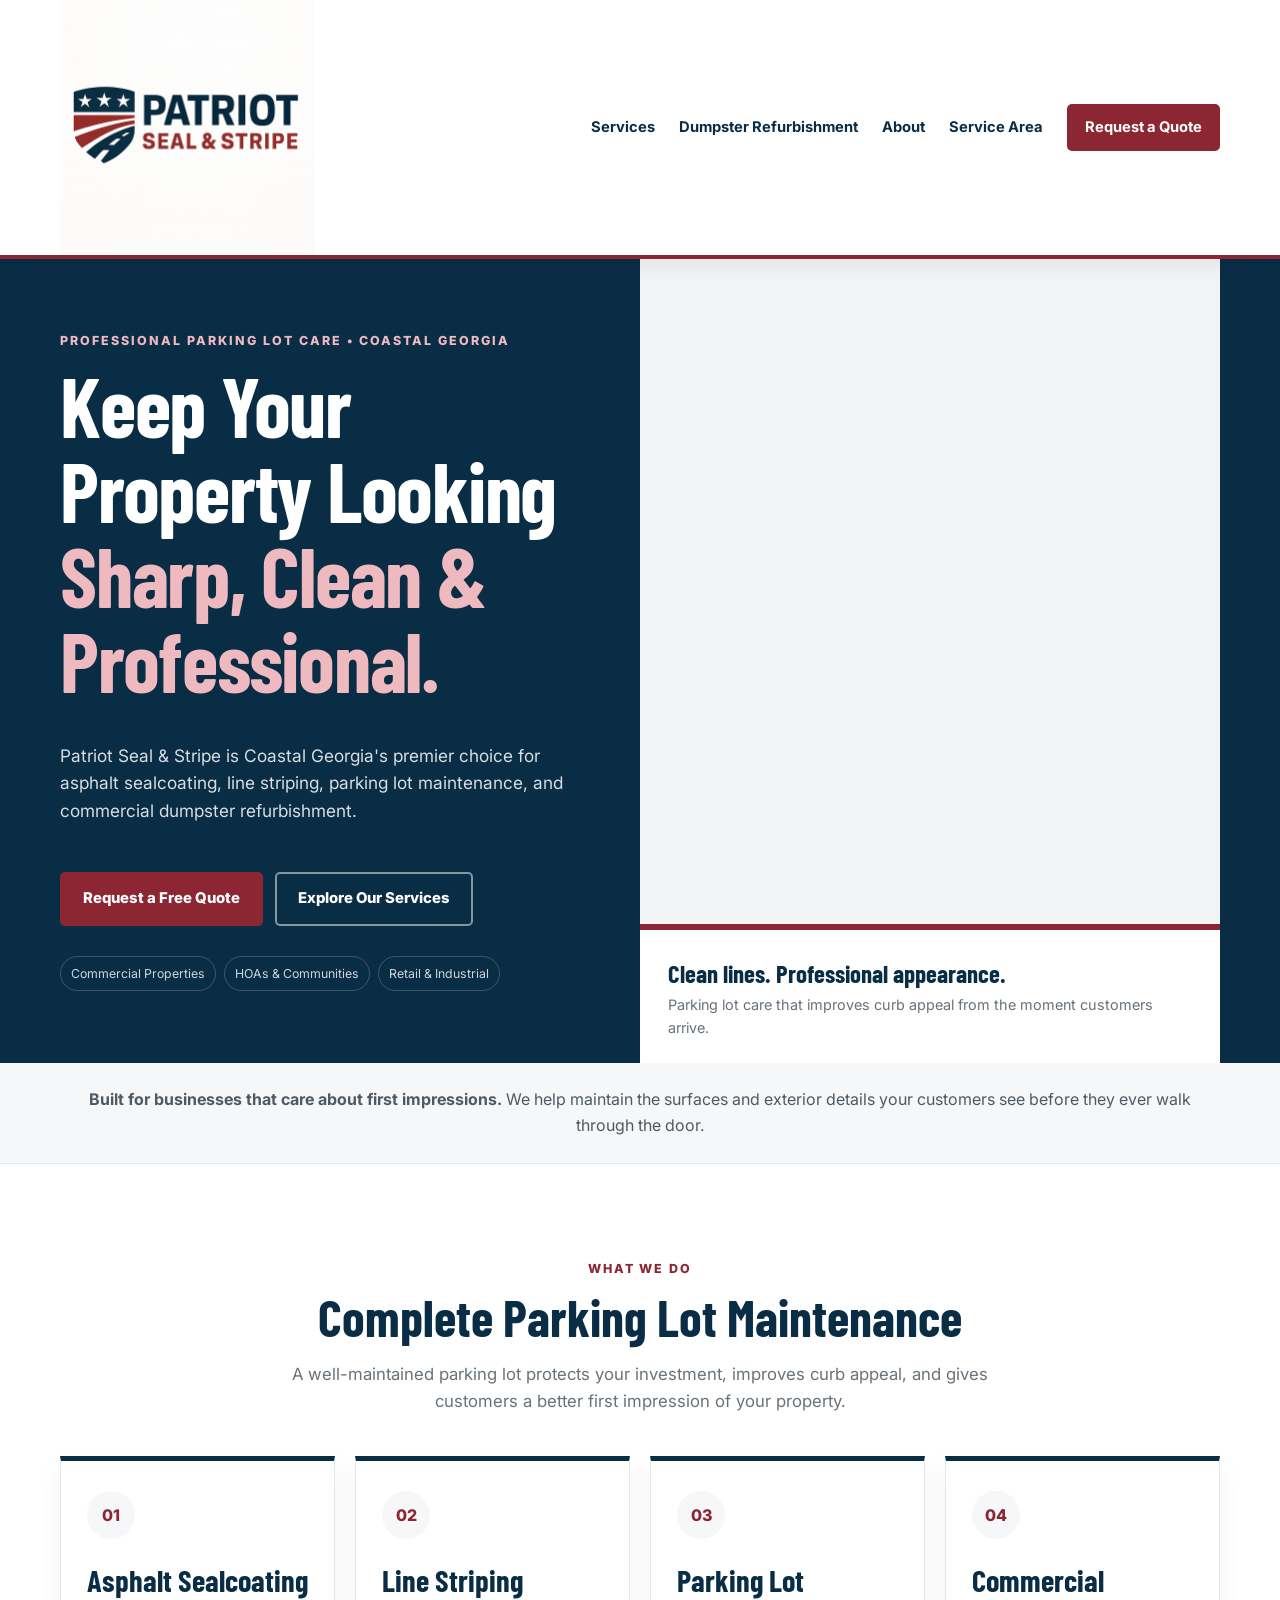
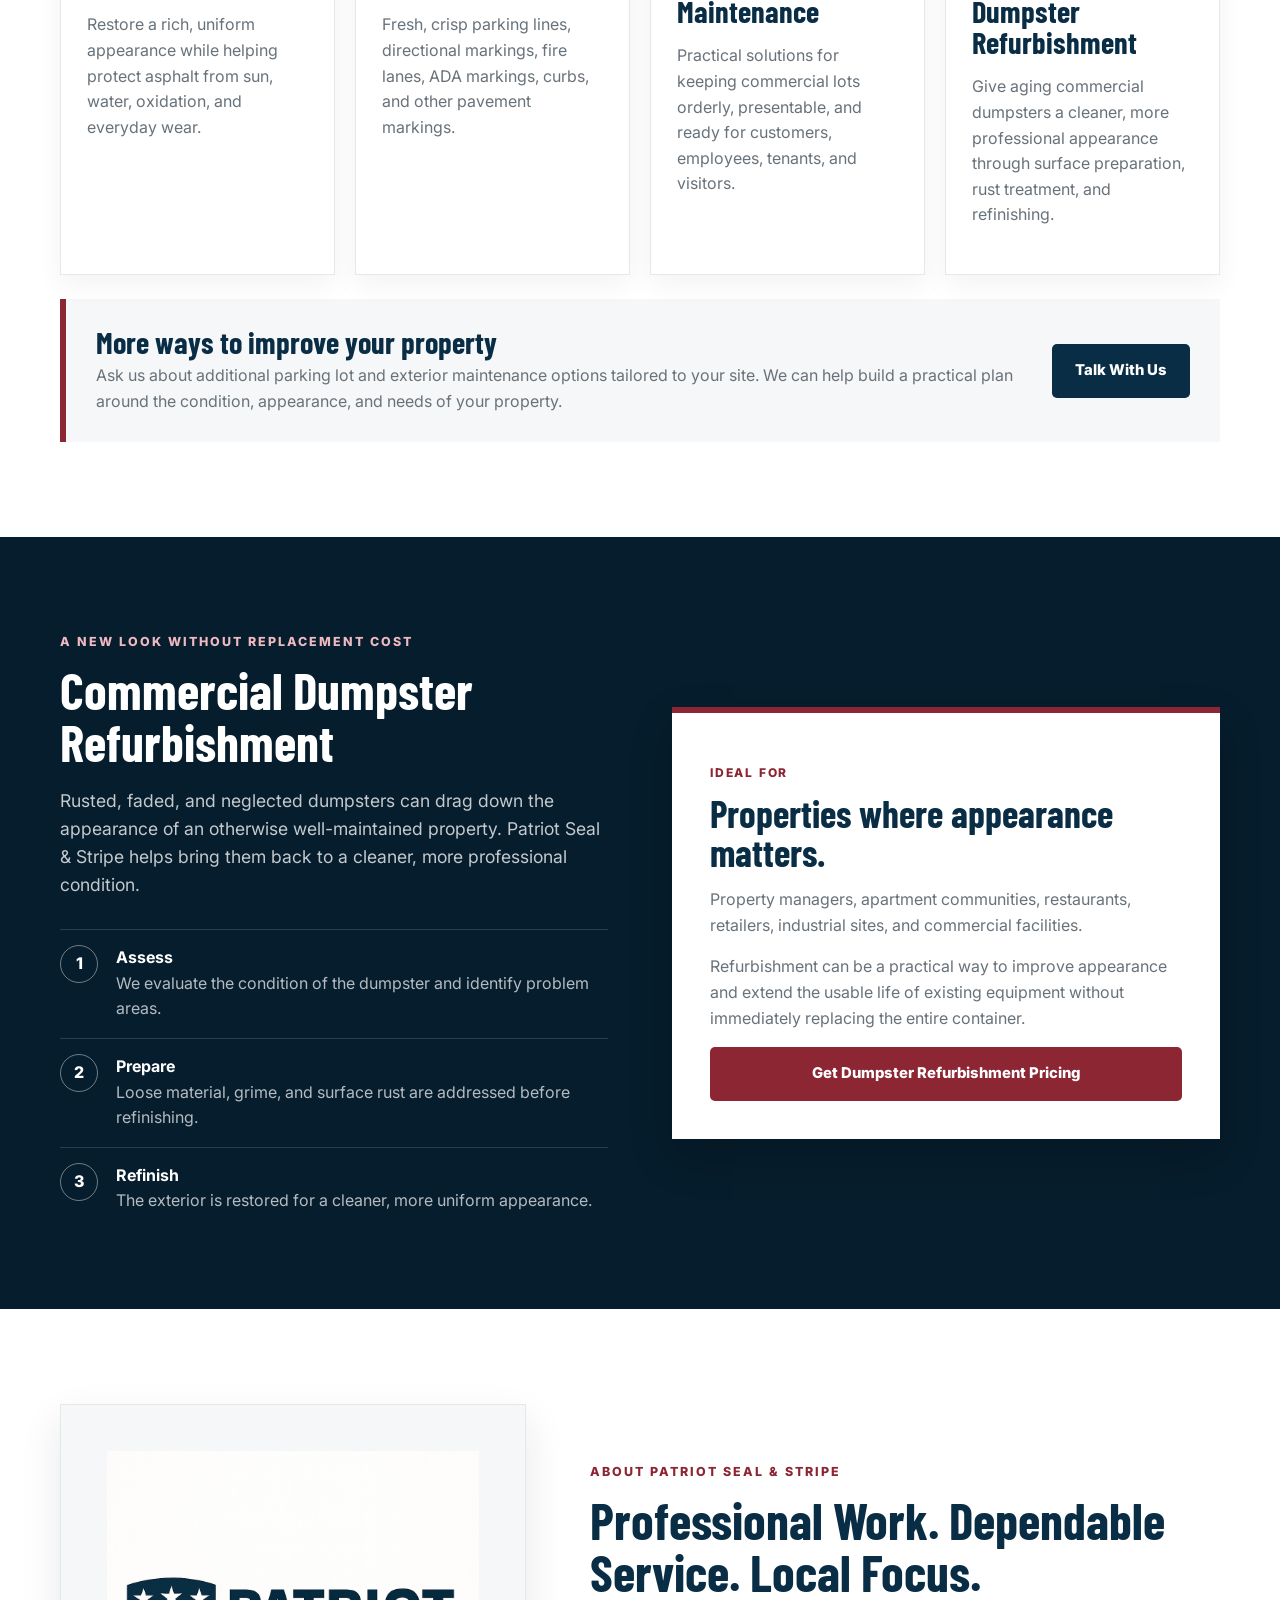
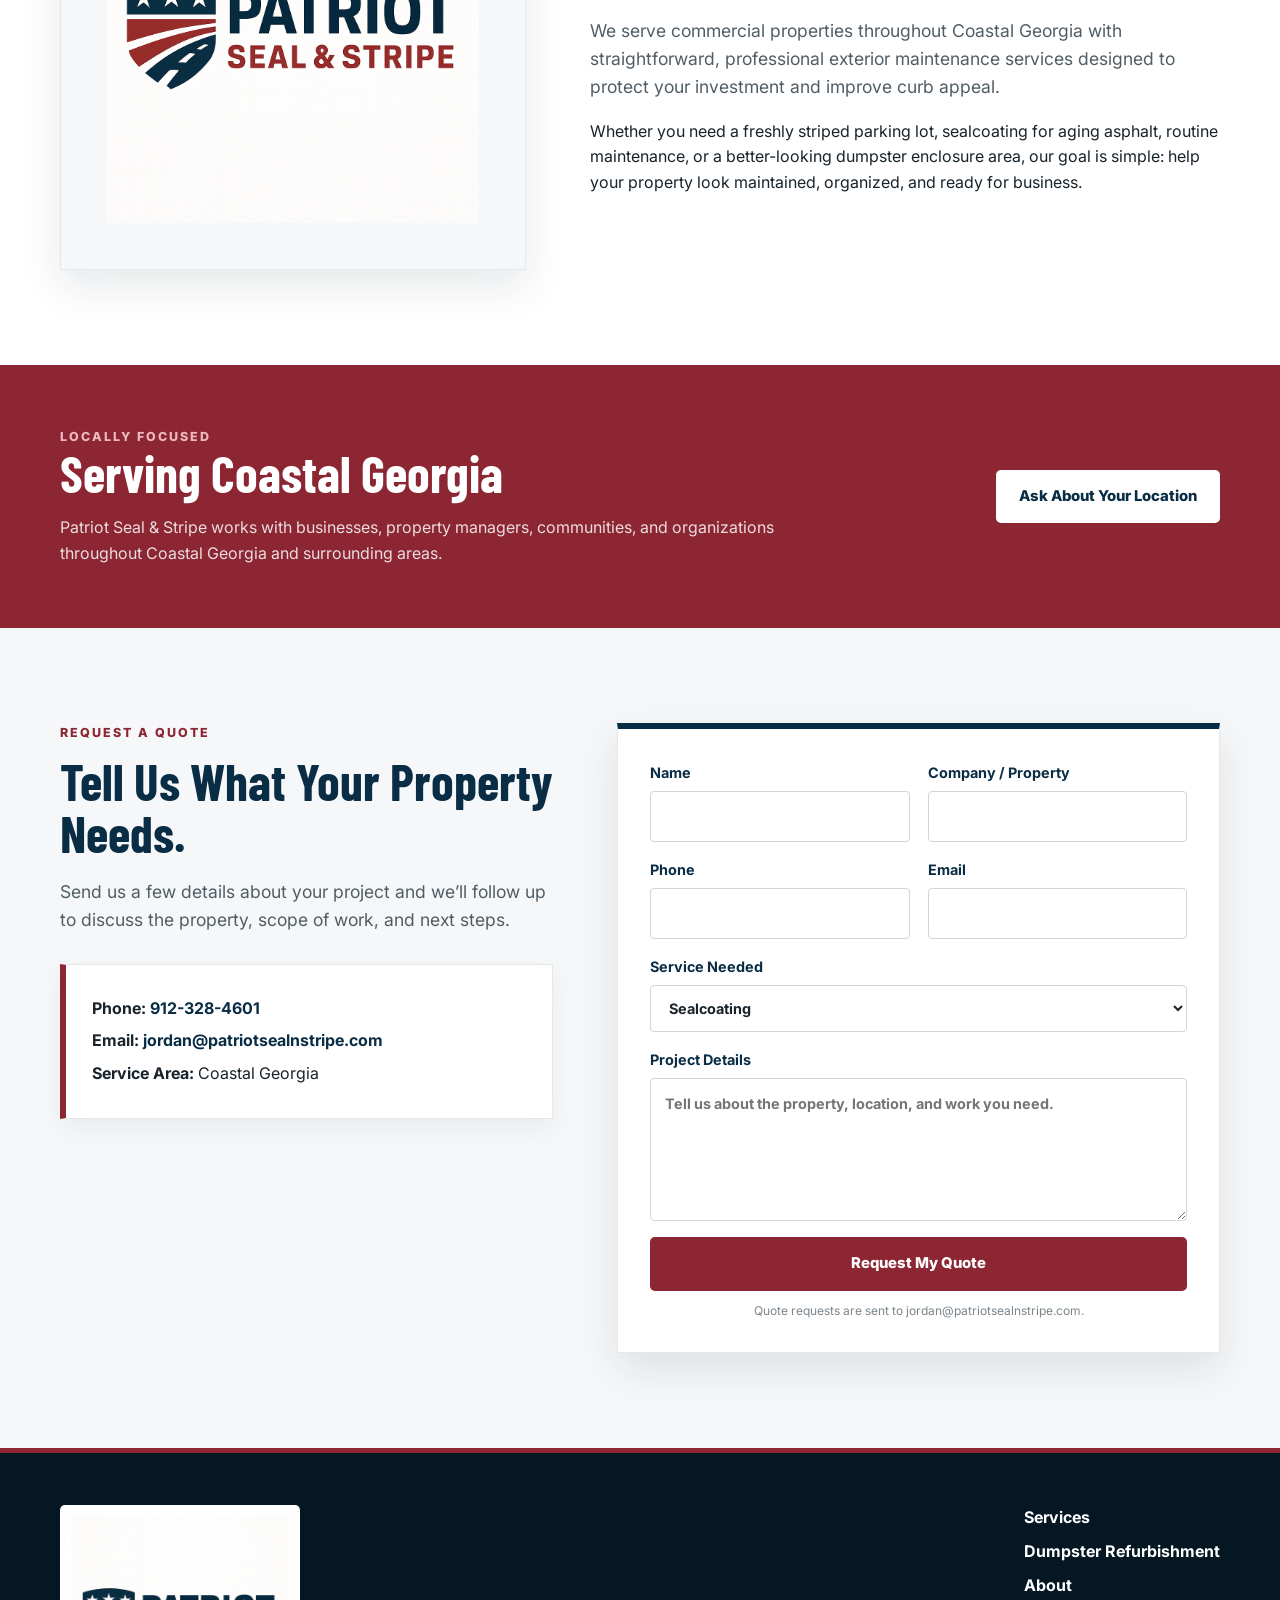
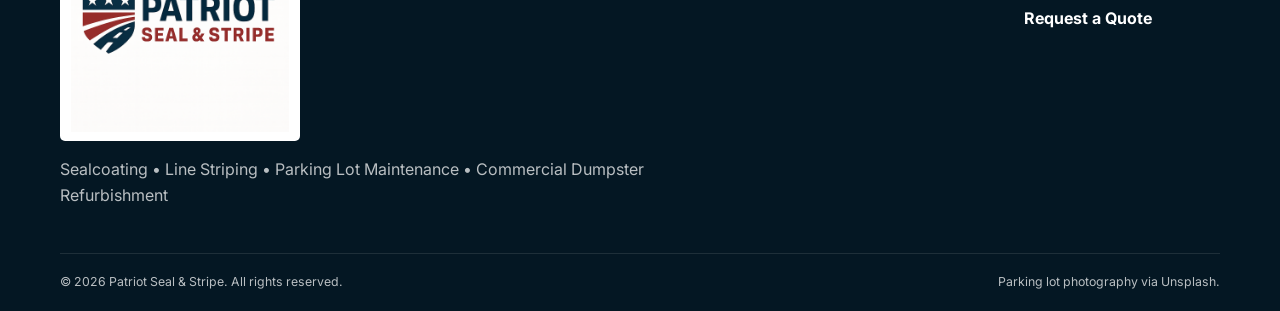
==== index.html @ ca14b24d "Add files via upload" ====
<!DOCTYPE html>
<html lang="en">
<head>
  <meta charset="UTF-8">
  <meta name="viewport" content="width=device-width, initial-scale=1.0">
  <meta name="description" content="Patriot Seal & Stripe provides asphalt sealcoating, line striping, parking lot maintenance, and commercial dumpster refurbishment throughout Coastal Georgia.">
  <meta name="theme-color" content="#0a2d46">
  <title>Patriot Seal & Stripe | Coastal Georgia Parking Lot Maintenance</title>

  <link rel="canonical" href="https://patriotsealnstripe.com/">
  <meta property="og:title" content="Patriot Seal & Stripe | Coastal Georgia Parking Lot Maintenance">
  <meta property="og:description" content="Sealcoating, line striping, parking lot maintenance, and commercial dumpster refurbishment throughout Coastal Georgia.">
  <meta property="og:url" content="https://patriotsealnstripe.com/">
  <meta property="og:type" content="website">

  <link rel="preconnect" href="https://fonts.googleapis.com">
  <link rel="preconnect" href="https://fonts.gstatic.com" crossorigin>
  <link rel="preconnect" href="https://images.unsplash.com">
  <link href="https://fonts.googleapis.com/css2?family=Barlow+Condensed:wght@600;700&family=Inter:wght@400;500;600;700&display=swap" rel="stylesheet">
  <link rel="stylesheet" href="styles.css">
</head>
<body>
  <header class="site-header">
    <div class="container nav-wrap">
      <a class="brand" href="#top" aria-label="Patriot Seal & Stripe home">
        <img src="patriot-seal-stripe-logo.png" alt="Patriot Seal & Stripe">
      </a>

      <button class="menu-toggle" aria-label="Open navigation" aria-expanded="false">
        <span></span><span></span><span></span>
      </button>

      <nav class="main-nav" aria-label="Primary navigation">
        <a href="#services">Services</a>
        <a href="#dumpsters">Dumpster Refurbishment</a>
        <a href="#about">About</a>
        <a href="#service-area">Service Area</a>
        <a class="nav-cta" href="#quote">Request a Quote</a>
      </nav>
    </div>
  </header>

  <main id="top">
    <section class="hero">
      <div class="container hero-grid">
        <div class="hero-copy">
          <p class="eyebrow light">Professional Parking Lot Care • Coastal Georgia</p>
          <h1>Keep Your Property Looking <span>Sharp, Clean & Professional.</span></h1>
          <p class="hero-text">
            Patriot Seal & Stripe is Coastal Georgia's premier choice for asphalt sealcoating,
            line striping, parking lot maintenance, and commercial dumpster refurbishment.
          </p>

          <div class="hero-actions">
            <a class="btn btn-maroon" href="#quote">Request a Free Quote</a>
            <a class="btn btn-outline" href="#services">Explore Our Services</a>
          </div>

          <div class="hero-tags">
            <span>Commercial Properties</span>
            <span>HOAs & Communities</span>
            <span>Retail & Industrial</span>
          </div>
        </div>

        <div class="hero-photo-card">
          <div class="hero-photo" aria-label="Freshly striped parking lot"></div>
          <div class="hero-photo-caption">
            <strong>Clean lines. Professional appearance.</strong>
            <span>Parking lot care that improves curb appeal from the moment customers arrive.</span>
          </div>
        </div>
      </div>
    </section>

    <section class="intro-strip">
      <div class="container">
        <p>
          <strong>Built for businesses that care about first impressions.</strong>
          We help maintain the surfaces and exterior details your customers see before they ever walk through the door.
        </p>
      </div>
    </section>

    <section class="section" id="services">
      <div class="container">
        <div class="section-heading centered-heading">
          <p class="eyebrow">What We Do</p>
          <h2>Complete Parking Lot Maintenance</h2>
          <p>
            A well-maintained parking lot protects your investment, improves curb appeal, and gives customers
            a better first impression of your property.
          </p>
        </div>

        <div class="service-grid">
          <article class="service-card">
            <div class="icon">01</div>
            <h3>Asphalt Sealcoating</h3>
            <p>
              Restore a rich, uniform appearance while helping protect asphalt from sun, water, oxidation,
              and everyday wear.
            </p>
          </article>

          <article class="service-card">
            <div class="icon">02</div>
            <h3>Line Striping</h3>
            <p>
              Fresh, crisp parking lines, directional markings, fire lanes, ADA markings, curbs,
              and other pavement markings.
            </p>
          </article>

          <article class="service-card">
            <div class="icon">03</div>
            <h3>Parking Lot Maintenance</h3>
            <p>
              Practical solutions for keeping commercial lots orderly, presentable, and ready for customers,
              employees, tenants, and visitors.
            </p>
          </article>

          <article class="service-card">
            <div class="icon">04</div>
            <h3>Commercial Dumpster Refurbishment</h3>
            <p>
              Give aging commercial dumpsters a cleaner, more professional appearance through surface preparation,
              rust treatment, and refinishing.
            </p>
          </article>
        </div>

        <div class="more-services">
          <div>
            <h3>More ways to improve your property</h3>
            <p>
              Ask us about additional parking lot and exterior maintenance options tailored to your site.
              We can help build a practical plan around the condition, appearance, and needs of your property.
            </p>
          </div>
          <a class="btn btn-navy" href="#quote">Talk With Us</a>
        </div>
      </div>
    </section>

    <section class="section dark-section" id="dumpsters">
      <div class="container split">
        <div>
          <p class="eyebrow light">A New Look Without Replacement Cost</p>
          <h2>Commercial Dumpster Refurbishment</h2>
          <p class="lead">
            Rusted, faded, and neglected dumpsters can drag down the appearance of an otherwise well-maintained property.
            Patriot Seal & Stripe helps bring them back to a cleaner, more professional condition.
          </p>

          <div class="process">
            <div><span>1</span><p><strong>Assess</strong><br>We evaluate the condition of the dumpster and identify problem areas.</p></div>
            <div><span>2</span><p><strong>Prepare</strong><br>Loose material, grime, and surface rust are addressed before refinishing.</p></div>
            <div><span>3</span><p><strong>Refinish</strong><br>The exterior is restored for a cleaner, more uniform appearance.</p></div>
          </div>
        </div>

        <div class="feature-panel">
          <p class="mini-label">Ideal For</p>
          <h3>Properties where appearance matters.</h3>
          <p>
            Property managers, apartment communities, restaurants, retailers, industrial sites, and commercial facilities.
          </p>
          <p>
            Refurbishment can be a practical way to improve appearance and extend the usable life of existing equipment
            without immediately replacing the entire container.
          </p>
          <a class="btn btn-maroon full-width" href="#quote">Get Dumpster Refurbishment Pricing</a>
        </div>
      </div>
    </section>

    <section class="section" id="about">
      <div class="container split about-grid">
        <div class="about-mark">
          <img src="patriot-seal-stripe-logo.png" alt="Patriot Seal & Stripe logo">
        </div>

        <div>
          <p class="eyebrow">About Patriot Seal & Stripe</p>
          <h2>Professional Work. Dependable Service. Local Focus.</h2>
          <p class="lead dark">
            We serve commercial properties throughout Coastal Georgia with straightforward,
            professional exterior maintenance services designed to protect your investment and improve curb appeal.
          </p>
          <p>
            Whether you need a freshly striped parking lot, sealcoating for aging asphalt,
            routine maintenance, or a better-looking dumpster enclosure area, our goal is simple:
            help your property look maintained, organized, and ready for business.
          </p>
        </div>
      </div>
    </section>

    <section class="service-area" id="service-area">
      <div class="container service-area-inner">
        <div>
          <p class="eyebrow light">Locally Focused</p>
          <h2>Serving Coastal Georgia</h2>
          <p>
            Patriot Seal & Stripe works with businesses, property managers, communities, and organizations
            throughout Coastal Georgia and surrounding areas.
          </p>
        </div>
        <a class="btn btn-white" href="#quote">Ask About Your Location</a>
      </div>
    </section>

    <section class="section quote-section" id="quote">
      <div class="container quote-grid">
        <div>
          <p class="eyebrow">Request a Quote</p>
          <h2>Tell Us What Your Property Needs.</h2>
          <p class="lead dark">
            Send us a few details about your project and we’ll follow up to discuss the property,
            scope of work, and next steps.
          </p>

          <div class="contact-card">
            <p><strong>Phone:</strong> <a href="tel:+19123284601">912-328-4601</a></p>
            <p><strong>Email:</strong> <a href="mailto:jordan@patriotsealnstripe.com">jordan@patriotsealnstripe.com</a></p>
            <p><strong>Service Area:</strong> Coastal Georgia</p>
          </div>
        </div>

        <form class="quote-form" action="https://formsubmit.co/jordan@patriotsealnstripe.com" method="POST">
          <input type="hidden" name="_subject" value="New Patriot Seal & Stripe Website Quote Request">
          <input type="hidden" name="_captcha" value="false">

          <div class="field-grid">
            <label>
              Name
              <input type="text" name="name" required>
            </label>

            <label>
              Company / Property
              <input type="text" name="company">
            </label>

            <label>
              Phone
              <input type="tel" name="phone" required>
            </label>

            <label>
              Email
              <input type="email" name="email" required>
            </label>
          </div>

          <label>
            Service Needed
            <select name="service">
              <option>Sealcoating</option>
              <option>Line Striping</option>
              <option>Parking Lot Maintenance</option>
              <option>Commercial Dumpster Refurbishment</option>
              <option>Multiple Services</option>
              <option>Other</option>
            </select>
          </label>

          <label>
            Project Details
            <textarea name="message" rows="5" placeholder="Tell us about the property, location, and work you need."></textarea>
          </label>

          <button class="btn btn-maroon full-width" type="submit">Request My Quote</button>
          <p class="form-note">Quote requests are sent to jordan@patriotsealnstripe.com.</p>
        </form>
      </div>
    </section>
  </main>

  <footer>
    <div class="container footer-grid">
      <div>
        <div class="footer-logo-wrap">
          <img src="patriot-seal-stripe-logo.png" alt="Patriot Seal & Stripe">
        </div>
        <p>Sealcoating • Line Striping • Parking Lot Maintenance • Commercial Dumpster Refurbishment</p>
      </div>

      <div class="footer-links">
        <a href="#services">Services</a>
        <a href="#dumpsters">Dumpster Refurbishment</a>
        <a href="#about">About</a>
        <a href="#quote">Request a Quote</a>
      </div>
    </div>

    <div class="container copyright">
      <p>© <span id="year"></span> Patriot Seal & Stripe. All rights reserved.</p>
      <p>Parking lot photography via Unsplash.</p>
    </div>
  </footer>

  <script src="script.js"></script>
</body>
</html>
---- styles.css ----
:root {
  --navy: #0a2d46;
  --navy-dark: #061d2d;
  --maroon: #8c2633;
  --maroon-dark: #6b1b26;
  --white: #ffffff;
  --off-white: #f6f7f8;
  --light-gray: #e5e8eb;
  --mid-gray: #68727a;
  --text: #18232b;
  --shadow: 0 16px 38px rgba(6, 29, 45, 0.10);
}

* {
  box-sizing: border-box;
}

html {
  scroll-behavior: smooth;
}

body {
  margin: 0;
  font-family: "Inter", Arial, sans-serif;
  color: var(--text);
  background: var(--white);
  line-height: 1.6;
}

img {
  display: block;
  max-width: 100%;
}

a {
  color: inherit;
}

.container {
  width: min(1160px, calc(100% - 40px));
  margin: 0 auto;
}

.site-header {
  position: sticky;
  top: 0;
  z-index: 1000;
  background: rgba(255,255,255,.97);
  border-bottom: 4px solid var(--maroon);
  box-shadow: 0 5px 20px rgba(6,29,45,.08);
}

.nav-wrap {
  min-height: 88px;
  display: flex;
  align-items: center;
  justify-content: space-between;
  gap: 30px;
}

.brand img {
  width: 255px;
}

.main-nav {
  display: flex;
  align-items: center;
  gap: 24px;
}

.main-nav a {
  text-decoration: none;
  color: var(--navy);
  font-weight: 700;
  font-size: .92rem;
}

.main-nav a:hover {
  color: var(--maroon);
}

.nav-cta {
  background: var(--maroon);
  color: white !important;
  padding: 12px 18px;
  border-radius: 5px;
}

.menu-toggle {
  display: none;
  border: 0;
  background: transparent;
  padding: 8px;
}

.menu-toggle span {
  display: block;
  width: 26px;
  height: 3px;
  margin: 5px 0;
  background: var(--navy);
}

.hero {
  background: var(--navy);
  color: white;
}

.hero-grid {
  display: grid;
  grid-template-columns: 1fr 1fr;
  min-height: 640px;
  align-items: stretch;
}

.hero-copy {
  display: flex;
  flex-direction: column;
  justify-content: center;
  padding: 72px 58px 72px 0;
}

.hero-photo-card {
  display: flex;
  flex-direction: column;
  background: white;
  color: var(--text);
}

.hero-photo {
  flex: 1;
  min-height: 480px;
  background:
    linear-gradient(rgba(6,29,45,.05), rgba(6,29,45,.05)),
    url("https://images.unsplash.com/photo-1772369612500-e1643da23e8e?auto=format&fit=crop&fm=jpg&ixlib=rb-4.1.0&q=82&w=1800");
  background-size: cover;
  background-position: center;
}

.hero-photo-caption {
  min-height: 118px;
  display: flex;
  flex-direction: column;
  justify-content: center;
  padding: 24px 28px;
  border-top: 6px solid var(--maroon);
}

.hero-photo-caption strong {
  color: var(--navy);
  font-family: "Barlow Condensed", Arial, sans-serif;
  font-size: 1.55rem;
}

.hero-photo-caption span {
  color: var(--mid-gray);
  font-size: .9rem;
}

.eyebrow {
  margin: 0 0 12px;
  text-transform: uppercase;
  letter-spacing: .16em;
  font-size: .78rem;
  font-weight: 800;
  color: var(--maroon);
}

.eyebrow.light {
  color: #efb9c0;
}

h1, h2, h3 {
  font-family: "Barlow Condensed", Arial, sans-serif;
  line-height: 1.02;
  margin-top: 0;
}

h1 {
  font-size: clamp(3.8rem, 6.5vw, 6.2rem);
  margin-bottom: 22px;
  letter-spacing: -.015em;
}

h1 span {
  color: #efb9c0;
}

h2 {
  font-size: clamp(2.6rem, 4vw, 4rem);
  margin-bottom: 18px;
  color: var(--navy);
}

h3 {
  font-size: 1.9rem;
  margin-bottom: 10px;
  color: var(--navy);
}

.hero-text {
  max-width: 650px;
  color: rgba(255,255,255,.84);
  font-size: 1.08rem;
}

.hero-actions {
  display: flex;
  flex-wrap: wrap;
  gap: 12px;
  margin-top: 30px;
}

.btn {
  display: inline-flex;
  align-items: center;
  justify-content: center;
  padding: 13px 21px;
  border-radius: 5px;
  border: 2px solid transparent;
  font: inherit;
  font-weight: 800;
  font-size: .93rem;
  text-decoration: none;
  cursor: pointer;
  transition: .2s ease;
}

.btn:hover {
  transform: translateY(-2px);
}

.btn-maroon {
  background: var(--maroon);
  color: white;
}

.btn-maroon:hover {
  background: var(--maroon-dark);
}

.btn-outline {
  color: white;
  border-color: rgba(255,255,255,.5);
  background: transparent;
}

.btn-navy {
  background: var(--navy);
  color: white;
}

.btn-white {
  background: white;
  color: var(--navy);
}

.hero-tags {
  display: flex;
  flex-wrap: wrap;
  gap: 8px;
  margin-top: 30px;
}

.hero-tags span {
  padding: 7px 10px;
  border: 1px solid rgba(255,255,255,.2);
  border-radius: 999px;
  color: rgba(255,255,255,.8);
  font-size: .77rem;
}

.intro-strip {
  padding: 24px 0;
  border-bottom: 1px solid var(--light-gray);
  background: var(--off-white);
}

.intro-strip p {
  margin: 0;
  text-align: center;
  color: #4f5961;
}

.section {
  padding: 95px 0;
}

.centered-heading {
  max-width: 760px;
  margin: 0 auto 42px;
  text-align: center;
}

.centered-heading p:last-child {
  color: var(--mid-gray);
  font-size: 1.05rem;
}

.service-grid {
  display: grid;
  grid-template-columns: repeat(4, 1fr);
  gap: 20px;
  align-items: stretch;
}

.service-card {
  min-height: 330px;
  padding: 30px 26px;
  border: 1px solid var(--light-gray);
  border-top: 5px solid var(--navy);
  background: white;
  box-shadow: 0 10px 26px rgba(6,29,45,.05);
}

.service-card .icon {
  width: 48px;
  height: 48px;
  margin-bottom: 26px;
  display: grid;
  place-items: center;
  border-radius: 50%;
  background: var(--off-white);
  color: var(--maroon);
  font-weight: 800;
}

.service-card p {
  color: var(--mid-gray);
}

.more-services {
  margin-top: 24px;
  display: grid;
  grid-template-columns: 1fr auto;
  gap: 30px;
  align-items: center;
  padding: 28px 30px;
  background: var(--off-white);
  border-left: 6px solid var(--maroon);
}

.more-services h3 {
  margin-bottom: 5px;
}

.more-services p {
  margin: 0;
  color: var(--mid-gray);
}

.dark-section {
  background: var(--navy-dark);
  color: white;
}

.dark-section h2 {
  color: white;
}

.split {
  display: grid;
  grid-template-columns: 1fr 1fr;
  gap: 64px;
  align-items: center;
}

.lead {
  color: rgba(255,255,255,.76);
  font-size: 1.1rem;
}

.lead.dark {
  color: #515d65;
}

.process {
  display: grid;
  gap: 16px;
  margin-top: 30px;
}

.process > div {
  display: grid;
  grid-template-columns: 42px 1fr;
  gap: 14px;
  align-items: start;
  padding-top: 15px;
  border-top: 1px solid rgba(255,255,255,.14);
}

.process span {
  width: 38px;
  height: 38px;
  display: grid;
  place-items: center;
  border: 1px solid rgba(255,255,255,.42);
  border-radius: 50%;
  color: white;
  font-weight: 800;
}

.process p {
  margin: 0;
  color: rgba(255,255,255,.7);
}

.process strong {
  color: white;
}

.feature-panel {
  padding: 38px;
  background: white;
  color: var(--text);
  border-top: 6px solid var(--maroon);
  box-shadow: 0 18px 40px rgba(0,0,0,.18);
}

.feature-panel h3 {
  font-size: 2.35rem;
}

.feature-panel p {
  color: var(--mid-gray);
}

.mini-label {
  color: var(--maroon) !important;
  text-transform: uppercase;
  font-size: .75rem;
  font-weight: 800;
  letter-spacing: .15em;
}

.full-width {
  width: 100%;
}

.about-grid {
  grid-template-columns: .85fr 1.15fr;
}

.about-mark {
  padding: 46px;
  background: var(--off-white);
  border: 1px solid var(--light-gray);
  box-shadow: var(--shadow);
}

.service-area {
  padding: 62px 0;
  background: var(--maroon);
  color: white;
}

.service-area-inner {
  display: flex;
  justify-content: space-between;
  align-items: center;
  gap: 40px;
}

.service-area h2 {
  color: white;
  margin-bottom: 8px;
}

.service-area p {
  max-width: 760px;
  margin-bottom: 0;
  color: rgba(255,255,255,.84);
}

.quote-section {
  background: var(--off-white);
}

.quote-grid {
  display: grid;
  grid-template-columns: .9fr 1.1fr;
  gap: 64px;
}

.contact-card {
  margin-top: 30px;
  padding: 24px 26px;
  background: white;
  border: 1px solid var(--light-gray);
  border-left: 6px solid var(--maroon);
  box-shadow: 0 10px 24px rgba(6,29,45,.05);
}

.contact-card p {
  margin: 7px 0;
}

.contact-card a {
  color: var(--navy);
  font-weight: 700;
  text-decoration: none;
}

.quote-form {
  padding: 32px;
  background: white;
  border: 1px solid var(--light-gray);
  border-top: 6px solid var(--navy);
  box-shadow: var(--shadow);
}

.field-grid {
  display: grid;
  grid-template-columns: 1fr 1fr;
  gap: 0 18px;
}

.quote-form label {
  display: block;
  margin-bottom: 16px;
  color: var(--navy);
  font-size: .9rem;
  font-weight: 700;
}

.quote-form input,
.quote-form select,
.quote-form textarea {
  display: block;
  width: 100%;
  margin-top: 7px;
  padding: 13px 14px;
  border: 1px solid #cfd5d9;
  border-radius: 4px;
  font: inherit;
  color: var(--text);
  background: white;
}

.quote-form input:focus,
.quote-form select:focus,
.quote-form textarea:focus {
  outline: 2px solid rgba(140,38,51,.15);
  border-color: var(--maroon);
}

.form-note {
  margin: 10px 0 0;
  color: #7b858c;
  font-size: .75rem;
  text-align: center;
}

footer {
  padding: 52px 0 20px;
  background: #041723;
  color: rgba(255,255,255,.72);
  border-top: 5px solid var(--maroon);
}

.footer-grid {
  display: grid;
  grid-template-columns: 1fr auto;
  gap: 34px;
  align-items: start;
}

.footer-logo-wrap {
  width: 240px;
  padding: 9px 11px;
  background: white;
  border-radius: 5px;
}

.footer-grid p {
  max-width: 650px;
}

.footer-links {
  display: grid;
  gap: 8px;
}

.footer-links a {
  color: white;
  text-decoration: none;
  font-weight: 700;
}

.copyright {
  margin-top: 28px;
  padding-top: 18px;
  border-top: 1px solid rgba(255,255,255,.1);
  display: flex;
  justify-content: space-between;
  gap: 20px;
  font-size: .77rem;
}

.copyright p {
  margin: 0;
}

@media (max-width: 980px) {
  .menu-toggle {
    display: block;
  }

  .main-nav {
    position: absolute;
    top: 88px;
    left: 0;
    right: 0;
    display: none;
    flex-direction: column;
    align-items: stretch;
    gap: 5px;
    padding: 18px 20px 22px;
    background: white;
    border-bottom: 4px solid var(--maroon);
  }

  .main-nav.open {
    display: flex;
  }

  .main-nav a {
    padding: 10px;
  }

  .hero-grid,
  .split,
  .quote-grid {
    grid-template-columns: 1fr;
  }

  .hero-copy {
    padding: 62px 0 52px;
  }

  .hero-photo {
    min-height: 380px;
  }

  .service-grid {
    grid-template-columns: repeat(2, 1fr);
  }

  .more-services {
    grid-template-columns: 1fr;
  }

  .service-area-inner {
    flex-direction: column;
    align-items: flex-start;
  }
}

@media (max-width: 640px) {
  .container {
    width: min(100% - 28px, 1160px);
  }

  .nav-wrap {
    min-height: 74px;
  }

  .brand img {
    width: 205px;
  }

  .main-nav {
    top: 74px;
  }

  h1 {
    font-size: 3.3rem;
  }

  .section {
    padding: 70px 0;
  }

  .service-grid,
  .field-grid {
    grid-template-columns: 1fr;
  }

  .service-card {
    min-height: auto;
  }

  .feature-panel,
  .quote-form,
  .about-mark {
    padding: 26px;
  }

  .footer-grid,
  .copyright {
    grid-template-columns: 1fr;
  }

  .copyright {
    display: grid;
  }
}
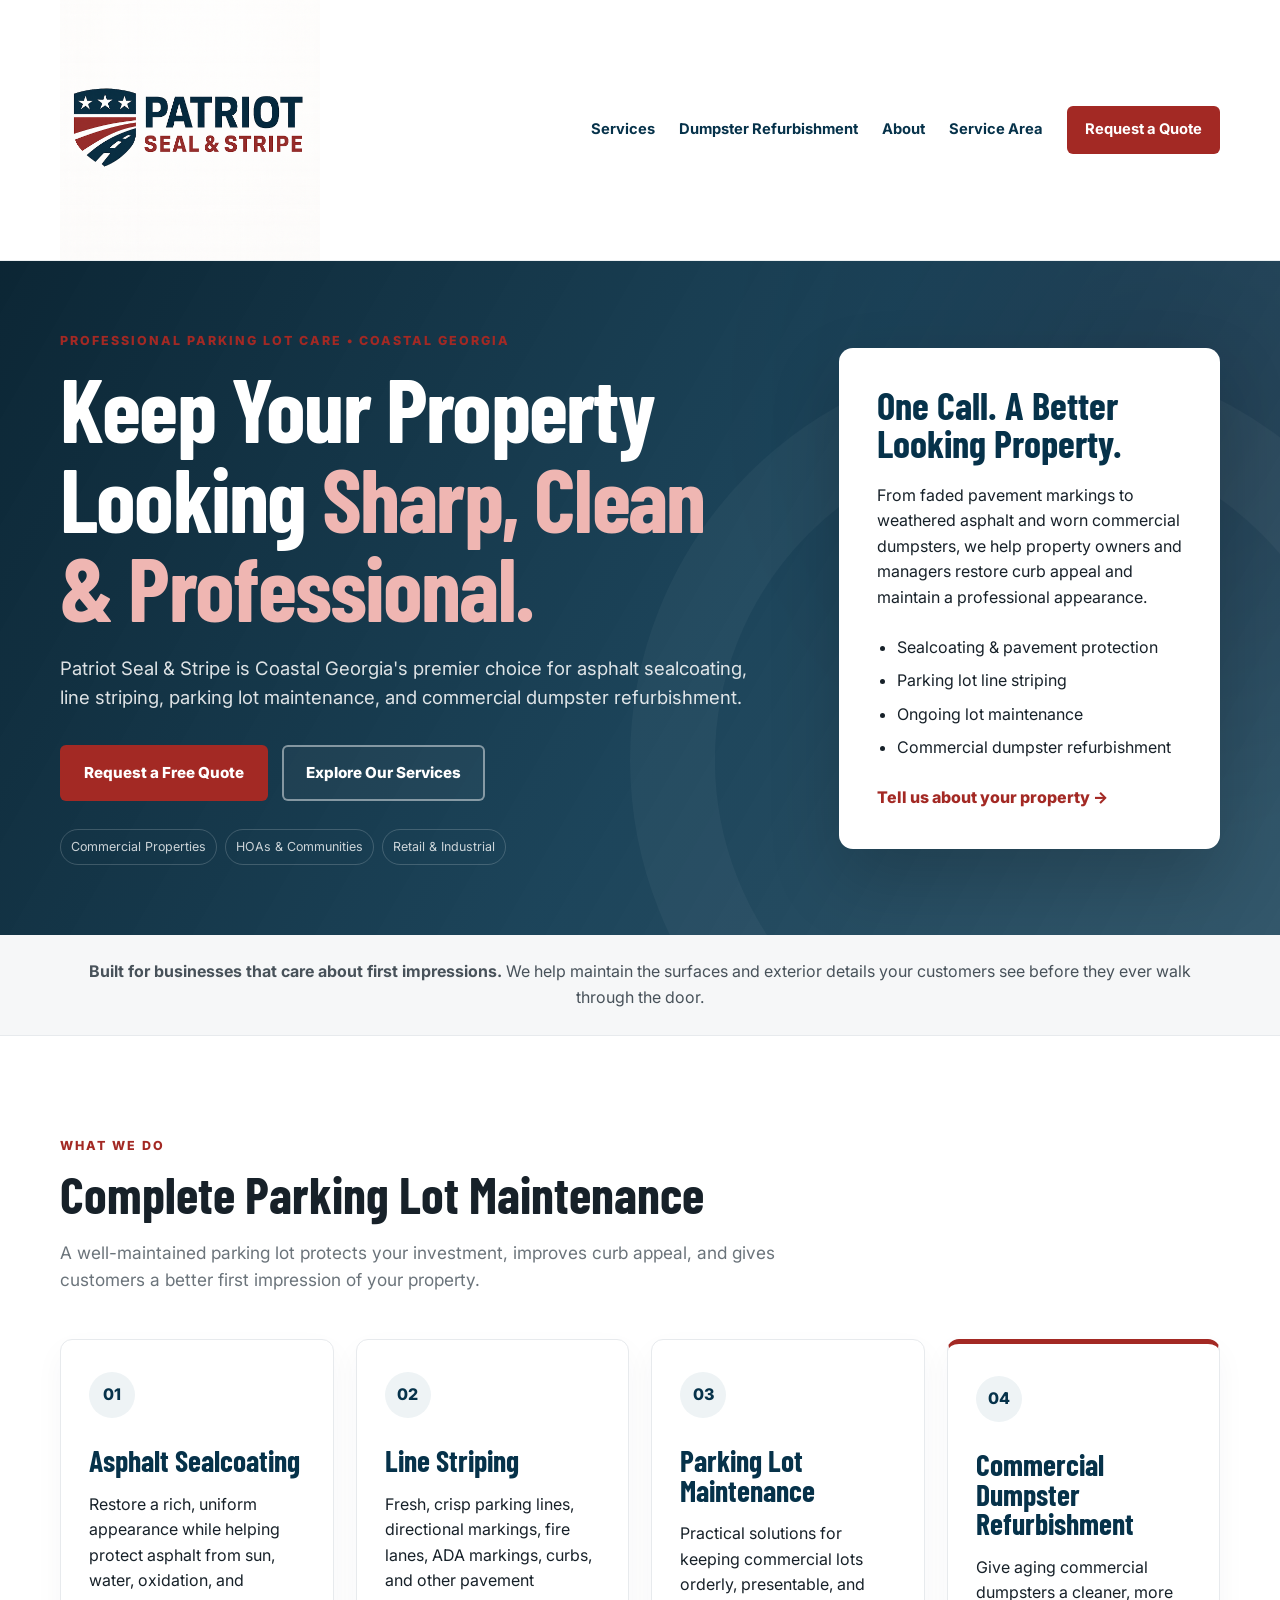
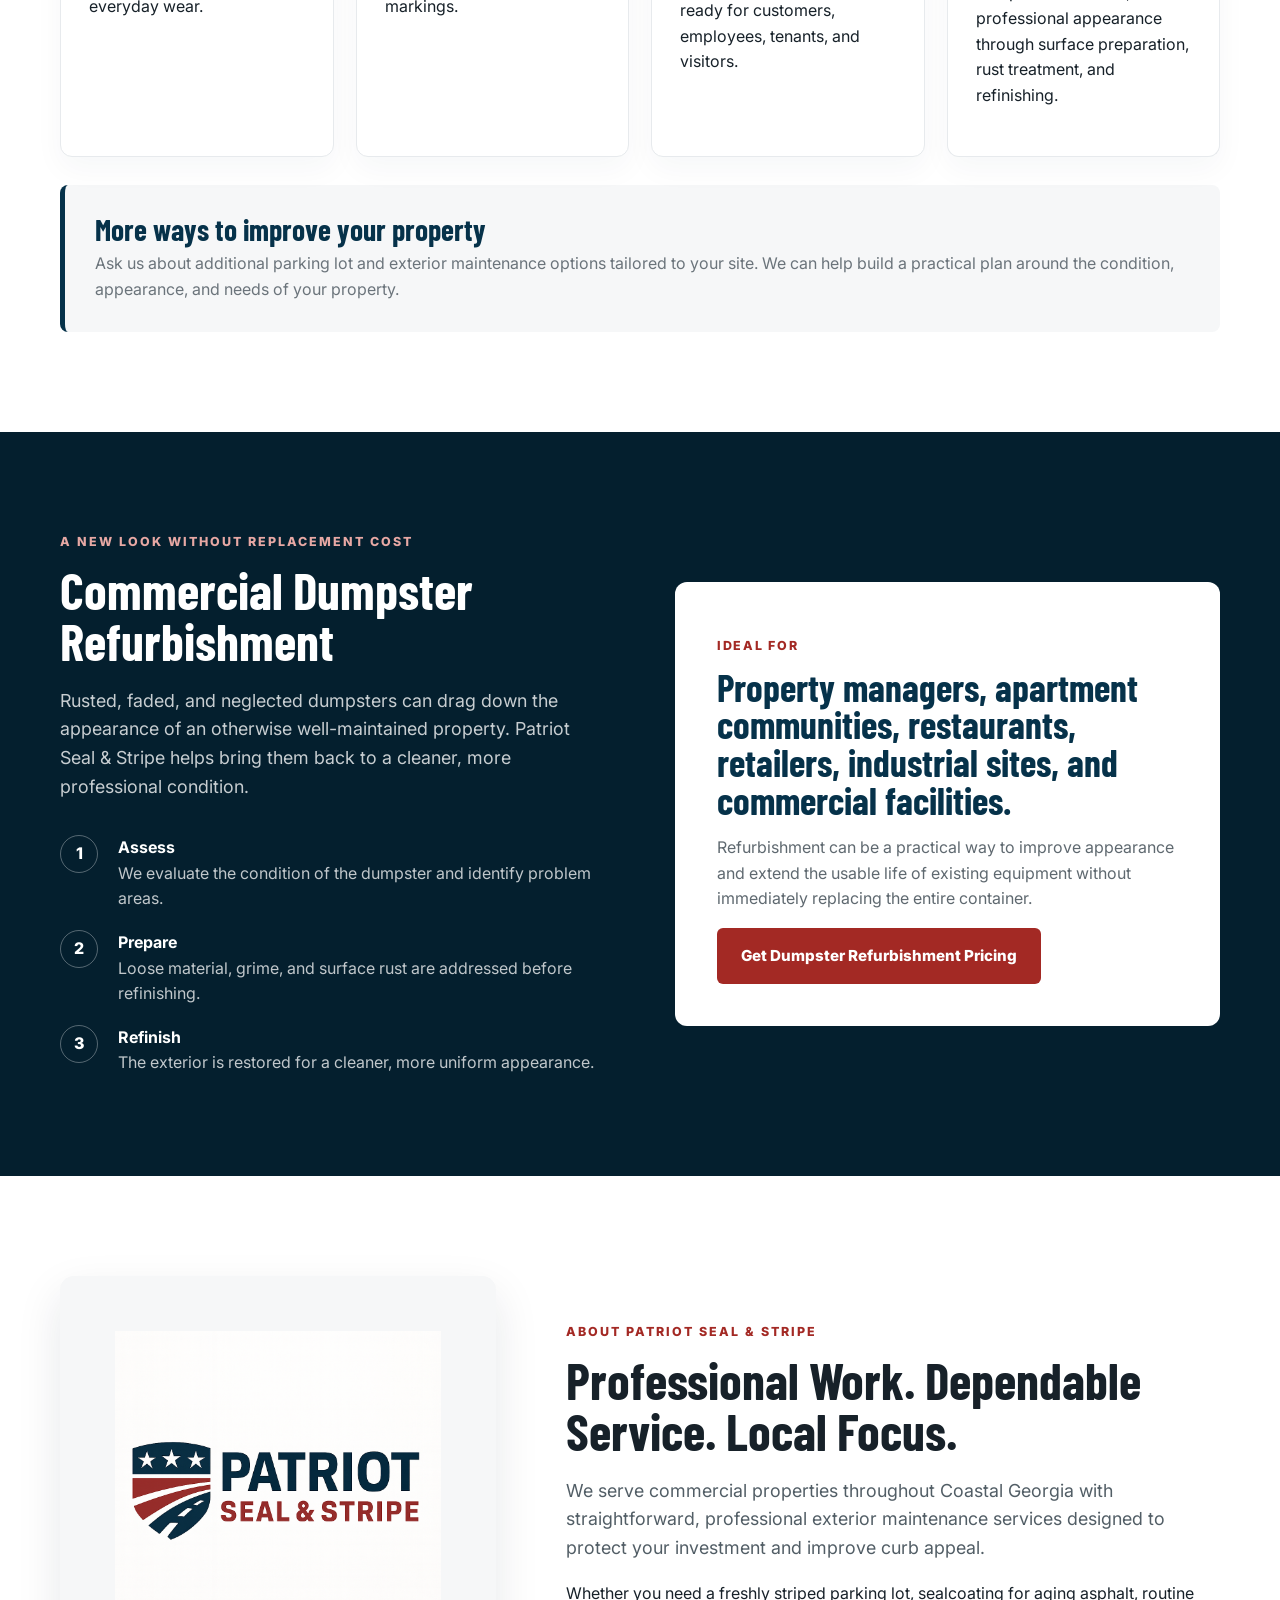
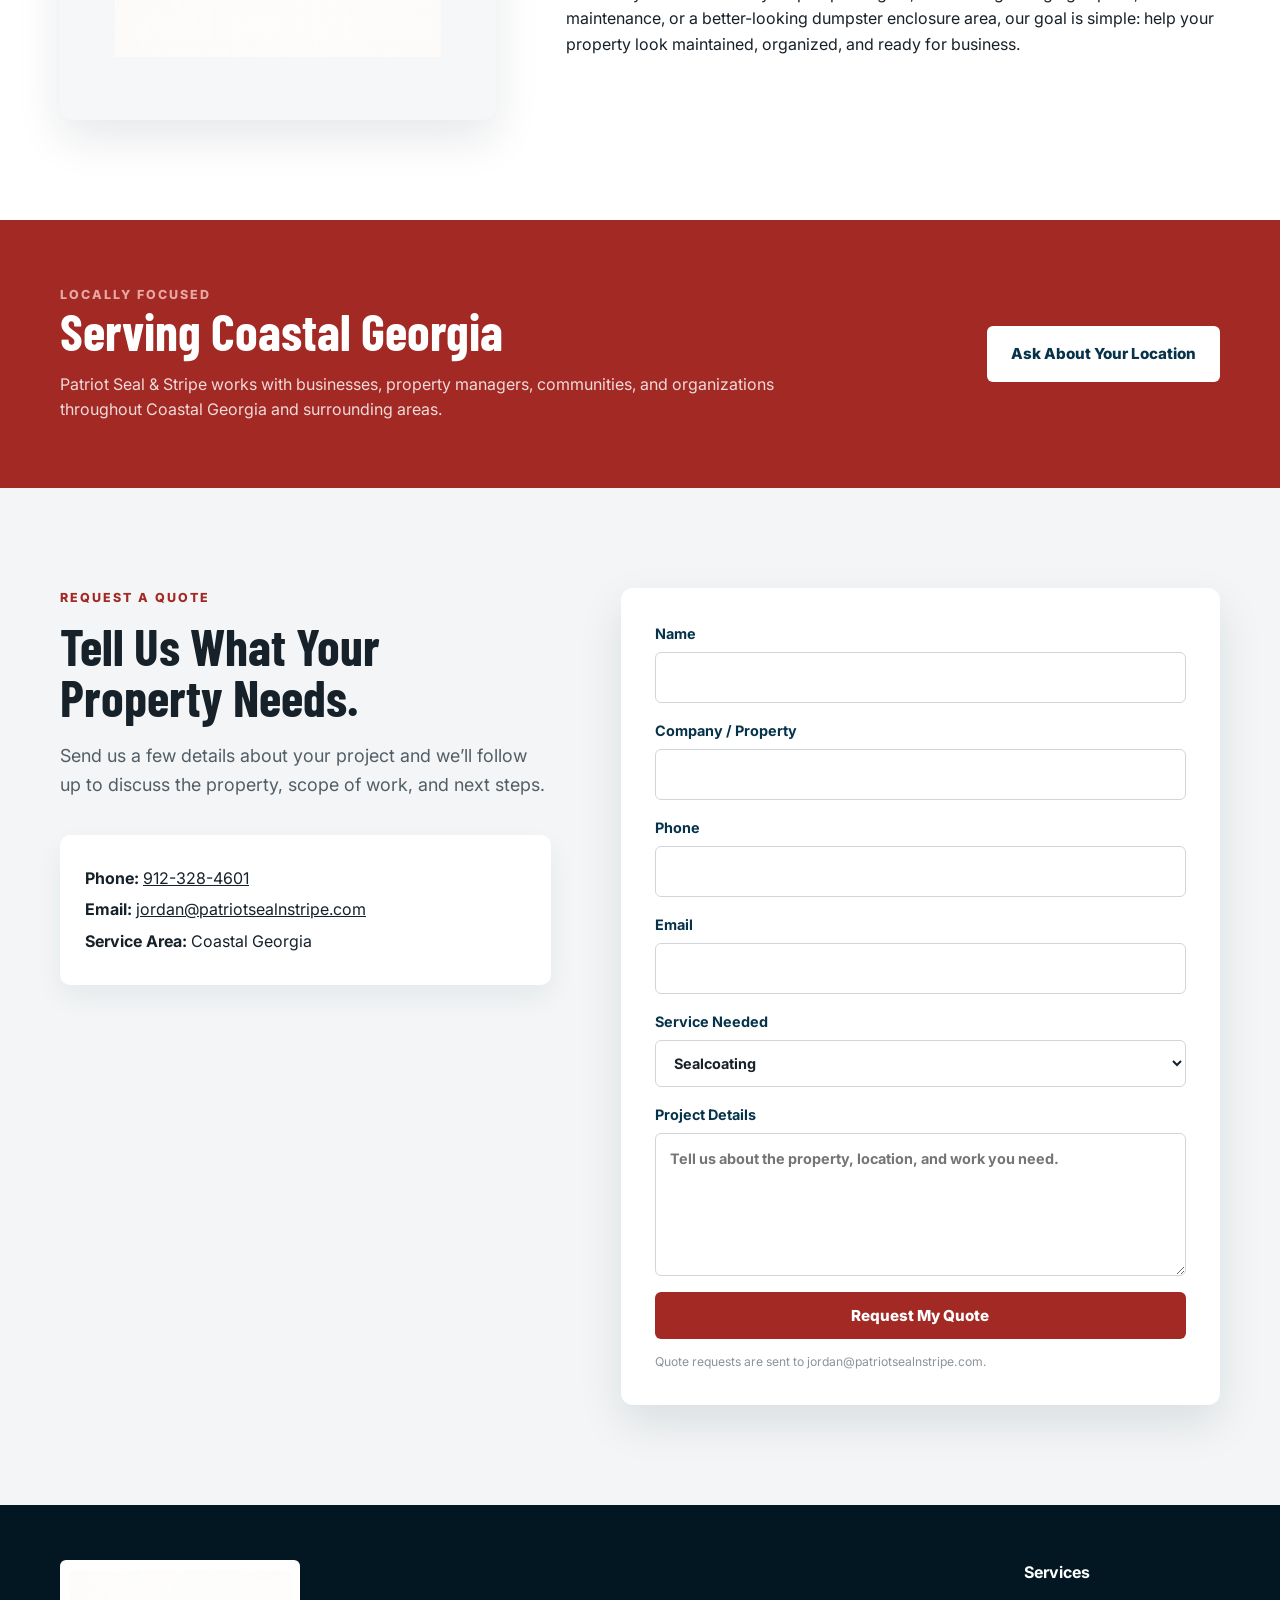
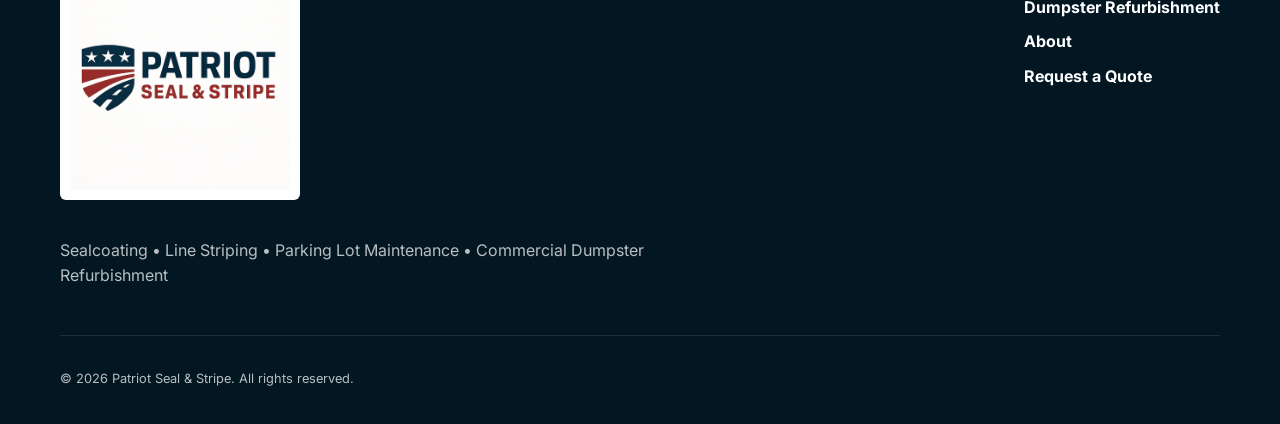
==== commit 09a76778: "Add files via upload" ====
--- a/index.html
+++ b/index.html
@@ -4,9 +4,7 @@
   <meta charset="UTF-8">
   <meta name="viewport" content="width=device-width, initial-scale=1.0">
   <meta name="description" content="Patriot Seal & Stripe provides asphalt sealcoating, line striping, parking lot maintenance, and commercial dumpster refurbishment throughout Coastal Georgia.">
-  <meta name="theme-color" content="#0a2d46">
   <title>Patriot Seal & Stripe | Coastal Georgia Parking Lot Maintenance</title>
-
   <link rel="canonical" href="https://patriotsealnstripe.com/">
   <meta property="og:title" content="Patriot Seal & Stripe | Coastal Georgia Parking Lot Maintenance">
   <meta property="og:description" content="Sealcoating, line striping, parking lot maintenance, and commercial dumpster refurbishment throughout Coastal Georgia.">
@@ -15,15 +13,14 @@
 
   <link rel="preconnect" href="https://fonts.googleapis.com">
   <link rel="preconnect" href="https://fonts.gstatic.com" crossorigin>
-  <link rel="preconnect" href="https://images.unsplash.com">
-  <link href="https://fonts.googleapis.com/css2?family=Barlow+Condensed:wght@600;700&family=Inter:wght@400;500;600;700&display=swap" rel="stylesheet">
+  <link href="https://fonts.googleapis.com/css2?family=Barlow+Condensed:wght@600;700;800&family=Inter:wght@400;500;600;700&display=swap" rel="stylesheet">
   <link rel="stylesheet" href="styles.css">
 </head>
 <body>
   <header class="site-header">
     <div class="container nav-wrap">
       <a class="brand" href="#top" aria-label="Patriot Seal & Stripe home">
-        <img src="patriot-seal-stripe-logo.png" alt="Patriot Seal & Stripe">
+        <img src="assets/patriot-seal-stripe-logo.png" alt="Patriot Seal & Stripe">
       </a>
 
       <button class="menu-toggle" aria-label="Open navigation" aria-expanded="false">
@@ -42,33 +39,39 @@
 
   <main id="top">
     <section class="hero">
+      <div class="hero-overlay"></div>
       <div class="container hero-grid">
         <div class="hero-copy">
-          <p class="eyebrow light">Professional Parking Lot Care • Coastal Georgia</p>
+          <p class="eyebrow">Professional Parking Lot Care • Coastal Georgia</p>
           <h1>Keep Your Property Looking <span>Sharp, Clean & Professional.</span></h1>
           <p class="hero-text">
             Patriot Seal & Stripe is Coastal Georgia's premier choice for asphalt sealcoating,
             line striping, parking lot maintenance, and commercial dumpster refurbishment.
           </p>
-
           <div class="hero-actions">
-            <a class="btn btn-maroon" href="#quote">Request a Free Quote</a>
-            <a class="btn btn-outline" href="#services">Explore Our Services</a>
-          </div>
-
-          <div class="hero-tags">
+            <a class="btn btn-primary" href="#quote">Request a Free Quote</a>
+            <a class="btn btn-secondary" href="#services">Explore Our Services</a>
+          </div>
+          <div class="trust-row">
             <span>Commercial Properties</span>
             <span>HOAs & Communities</span>
             <span>Retail & Industrial</span>
           </div>
         </div>
 
-        <div class="hero-photo-card">
-          <div class="hero-photo" aria-label="Freshly striped parking lot"></div>
-          <div class="hero-photo-caption">
-            <strong>Clean lines. Professional appearance.</strong>
-            <span>Parking lot care that improves curb appeal from the moment customers arrive.</span>
-          </div>
+        <div class="hero-card">
+          <h2>One Call. A Better Looking Property.</h2>
+          <p>
+            From faded pavement markings to weathered asphalt and worn commercial dumpsters,
+            we help property owners and managers restore curb appeal and maintain a professional appearance.
+          </p>
+          <ul>
+            <li>Sealcoating & pavement protection</li>
+            <li>Parking lot line striping</li>
+            <li>Ongoing lot maintenance</li>
+            <li>Commercial dumpster refurbishment</li>
+          </ul>
+          <a href="#quote" class="text-link">Tell us about your property →</a>
         </div>
       </div>
     </section>
@@ -84,7 +87,7 @@
 
     <section class="section" id="services">
       <div class="container">
-        <div class="section-heading centered-heading">
+        <div class="section-heading">
           <p class="eyebrow">What We Do</p>
           <h2>Complete Parking Lot Maintenance</h2>
           <p>
@@ -121,7 +124,7 @@
             </p>
           </article>
 
-          <article class="service-card">
+          <article class="service-card accent-card">
             <div class="icon">04</div>
             <h3>Commercial Dumpster Refurbishment</h3>
             <p>
@@ -132,14 +135,11 @@
         </div>
 
         <div class="more-services">
-          <div>
-            <h3>More ways to improve your property</h3>
-            <p>
-              Ask us about additional parking lot and exterior maintenance options tailored to your site.
-              We can help build a practical plan around the condition, appearance, and needs of your property.
-            </p>
-          </div>
-          <a class="btn btn-navy" href="#quote">Talk With Us</a>
+          <h3>More ways to improve your property</h3>
+          <p>
+            Ask us about additional parking lot and exterior maintenance options tailored to your site.
+            We can help build a practical plan around the condition, appearance, and needs of your property.
+          </p>
         </div>
       </div>
     </section>
@@ -163,15 +163,12 @@
 
         <div class="feature-panel">
           <p class="mini-label">Ideal For</p>
-          <h3>Properties where appearance matters.</h3>
-          <p>
-            Property managers, apartment communities, restaurants, retailers, industrial sites, and commercial facilities.
-          </p>
+          <h3>Property managers, apartment communities, restaurants, retailers, industrial sites, and commercial facilities.</h3>
           <p>
             Refurbishment can be a practical way to improve appearance and extend the usable life of existing equipment
             without immediately replacing the entire container.
           </p>
-          <a class="btn btn-maroon full-width" href="#quote">Get Dumpster Refurbishment Pricing</a>
+          <a class="btn btn-primary" href="#quote">Get Dumpster Refurbishment Pricing</a>
         </div>
       </div>
     </section>
@@ -179,7 +176,7 @@
     <section class="section" id="about">
       <div class="container split about-grid">
         <div class="about-mark">
-          <img src="patriot-seal-stripe-logo.png" alt="Patriot Seal & Stripe logo">
+          <img src="assets/patriot-seal-stripe-logo.png" alt="Patriot Seal & Stripe logo">
         </div>
 
         <div>
@@ -208,7 +205,7 @@
             throughout Coastal Georgia and surrounding areas.
           </p>
         </div>
-        <a class="btn btn-white" href="#quote">Ask About Your Location</a>
+        <a class="btn btn-light" href="#quote">Ask About Your Location</a>
       </div>
     </section>
 
@@ -222,7 +219,7 @@
             scope of work, and next steps.
           </p>
 
-          <div class="contact-card">
+          <div class="contact-placeholder">
             <p><strong>Phone:</strong> <a href="tel:+19123284601">912-328-4601</a></p>
             <p><strong>Email:</strong> <a href="mailto:jordan@patriotsealnstripe.com">jordan@patriotsealnstripe.com</a></p>
             <p><strong>Service Area:</strong> Coastal Georgia</p>
@@ -233,27 +230,25 @@
           <input type="hidden" name="_subject" value="New Patriot Seal & Stripe Website Quote Request">
           <input type="hidden" name="_captcha" value="false">
 
-          <div class="field-grid">
-            <label>
-              Name
-              <input type="text" name="name" required>
-            </label>
-
-            <label>
-              Company / Property
-              <input type="text" name="company">
-            </label>
-
-            <label>
-              Phone
-              <input type="tel" name="phone" required>
-            </label>
-
-            <label>
-              Email
-              <input type="email" name="email" required>
-            </label>
-          </div>
+          <label>
+            Name
+            <input type="text" name="name" required>
+          </label>
+
+          <label>
+            Company / Property
+            <input type="text" name="company">
+          </label>
+
+          <label>
+            Phone
+            <input type="tel" name="phone" required>
+          </label>
+
+          <label>
+            Email
+            <input type="email" name="email" required>
+          </label>
 
           <label>
             Service Needed
@@ -272,7 +267,7 @@
             <textarea name="message" rows="5" placeholder="Tell us about the property, location, and work you need."></textarea>
           </label>
 
-          <button class="btn btn-maroon full-width" type="submit">Request My Quote</button>
+          <button class="btn btn-primary full-width" type="submit">Request My Quote</button>
           <p class="form-note">Quote requests are sent to jordan@patriotsealnstripe.com.</p>
         </form>
       </div>
@@ -282,9 +277,7 @@
   <footer>
     <div class="container footer-grid">
       <div>
-        <div class="footer-logo-wrap">
-          <img src="patriot-seal-stripe-logo.png" alt="Patriot Seal & Stripe">
-        </div>
+        <img class="footer-logo" src="assets/patriot-seal-stripe-logo.png" alt="Patriot Seal & Stripe">
         <p>Sealcoating • Line Striping • Parking Lot Maintenance • Commercial Dumpster Refurbishment</p>
       </div>
 
@@ -298,7 +291,6 @@
 
     <div class="container copyright">
       <p>© <span id="year"></span> Patriot Seal & Stripe. All rights reserved.</p>
-      <p>Parking lot photography via Unsplash.</p>
     </div>
   </footer>
 
--- a/styles.css
+++ b/styles.css
@@ -1,14 +1,14 @@
 :root {
-  --navy: #0a2d46;
-  --navy-dark: #061d2d;
-  --maroon: #8c2633;
-  --maroon-dark: #6b1b26;
+  --navy: #06324a;
+  --navy-dark: #041f2e;
+  --red: #a32924;
+  --red-dark: #7f1f1b;
   --white: #ffffff;
   --off-white: #f6f7f8;
-  --light-gray: #e5e8eb;
-  --mid-gray: #68727a;
-  --text: #18232b;
-  --shadow: 0 16px 38px rgba(6, 29, 45, 0.10);
+  --light-gray: #e7eaed;
+  --mid-gray: #6b747b;
+  --text: #172129;
+  --shadow: 0 18px 45px rgba(3, 31, 46, 0.10);
 }
 
 * {
@@ -28,7 +28,6 @@
 }
 
 img {
-  display: block;
   max-width: 100%;
 }
 
@@ -44,14 +43,14 @@
 .site-header {
   position: sticky;
   top: 0;
-  z-index: 1000;
-  background: rgba(255,255,255,.97);
-  border-bottom: 4px solid var(--maroon);
-  box-shadow: 0 5px 20px rgba(6,29,45,.08);
+  z-index: 999;
+  background: rgba(255, 255, 255, 0.96);
+  backdrop-filter: blur(12px);
+  border-bottom: 1px solid rgba(6, 50, 74, 0.08);
 }
 
 .nav-wrap {
-  min-height: 88px;
+  min-height: 86px;
   display: flex;
   align-items: center;
   justify-content: space-between;
@@ -59,7 +58,8 @@
 }
 
 .brand img {
-  width: 255px;
+  width: 260px;
+  display: block;
 }
 
 .main-nav {
@@ -70,20 +70,20 @@
 
 .main-nav a {
   text-decoration: none;
-  color: var(--navy);
+  font-size: 0.92rem;
   font-weight: 700;
-  font-size: .92rem;
+  color: var(--navy);
 }
 
 .main-nav a:hover {
-  color: var(--maroon);
+  color: var(--red);
 }
 
 .nav-cta {
-  background: var(--maroon);
+  background: var(--red);
   color: white !important;
   padding: 12px 18px;
-  border-radius: 5px;
+  border-radius: 6px;
 }
 
 .menu-toggle {
@@ -97,64 +97,39 @@
   display: block;
   width: 26px;
   height: 3px;
+  background: var(--navy);
   margin: 5px 0;
-  background: var(--navy);
 }
 
 .hero {
-  background: var(--navy);
+  position: relative;
+  overflow: hidden;
   color: white;
+  background:
+    linear-gradient(120deg, rgba(4,31,46,.97), rgba(6,50,74,.91) 55%, rgba(6,50,74,.82)),
+    radial-gradient(circle at 90% 20%, rgba(163,41,36,.55), transparent 35%);
+}
+
+.hero::after {
+  content: "";
+  position: absolute;
+  inset: auto -160px -230px auto;
+  width: 640px;
+  height: 640px;
+  border-radius: 50%;
+  border: 85px solid rgba(255,255,255,.035);
 }
 
 .hero-grid {
-  display: grid;
-  grid-template-columns: 1fr 1fr;
-  min-height: 640px;
-  align-items: stretch;
-}
-
-.hero-copy {
-  display: flex;
-  flex-direction: column;
-  justify-content: center;
-  padding: 72px 58px 72px 0;
-}
-
-.hero-photo-card {
-  display: flex;
-  flex-direction: column;
-  background: white;
-  color: var(--text);
-}
-
-.hero-photo {
-  flex: 1;
-  min-height: 480px;
-  background:
-    linear-gradient(rgba(6,29,45,.05), rgba(6,29,45,.05)),
-    url("https://images.unsplash.com/photo-1772369612500-e1643da23e8e?auto=format&fit=crop&fm=jpg&ixlib=rb-4.1.0&q=82&w=1800");
-  background-size: cover;
-  background-position: center;
-}
-
-.hero-photo-caption {
-  min-height: 118px;
-  display: flex;
-  flex-direction: column;
-  justify-content: center;
-  padding: 24px 28px;
-  border-top: 6px solid var(--maroon);
-}
-
-.hero-photo-caption strong {
-  color: var(--navy);
-  font-family: "Barlow Condensed", Arial, sans-serif;
-  font-size: 1.55rem;
-}
-
-.hero-photo-caption span {
-  color: var(--mid-gray);
-  font-size: .9rem;
+  position: relative;
+  z-index: 2;
+  min-height: 650px;
+  display: grid;
+  grid-template-columns: 1.3fr .7fr;
+  gap: 70px;
+  align-items: center;
+  padding-top: 70px;
+  padding-bottom: 70px;
 }
 
 .eyebrow {
@@ -163,111 +138,132 @@
   letter-spacing: .16em;
   font-size: .78rem;
   font-weight: 800;
-  color: var(--maroon);
+  color: var(--red);
 }
 
 .eyebrow.light {
-  color: #efb9c0;
+  color: #e7a8a4;
 }
 
 h1, h2, h3 {
   font-family: "Barlow Condensed", Arial, sans-serif;
-  line-height: 1.02;
+  line-height: 1;
   margin-top: 0;
 }
 
 h1 {
-  font-size: clamp(3.8rem, 6.5vw, 6.2rem);
+  font-size: clamp(3.6rem, 7vw, 6.4rem);
+  letter-spacing: -.02em;
   margin-bottom: 22px;
-  letter-spacing: -.015em;
 }
 
 h1 span {
-  color: #efb9c0;
+  color: #efb6b2;
 }
 
 h2 {
-  font-size: clamp(2.6rem, 4vw, 4rem);
-  margin-bottom: 18px;
-  color: var(--navy);
+  font-size: clamp(2.5rem, 4vw, 4rem);
+  margin-bottom: 20px;
 }
 
 h3 {
-  font-size: 1.9rem;
-  margin-bottom: 10px;
-  color: var(--navy);
+  font-size: 1.85rem;
+  margin-bottom: 12px;
 }
 
 .hero-text {
-  max-width: 650px;
-  color: rgba(255,255,255,.84);
-  font-size: 1.08rem;
+  max-width: 720px;
+  font-size: 1.16rem;
+  color: rgba(255,255,255,.86);
 }
 
 .hero-actions {
   display: flex;
+  gap: 14px;
   flex-wrap: wrap;
-  gap: 12px;
-  margin-top: 30px;
+  margin-top: 32px;
 }
 
 .btn {
   display: inline-flex;
   align-items: center;
   justify-content: center;
-  padding: 13px 21px;
-  border-radius: 5px;
+  text-decoration: none;
+  font-weight: 800;
+  padding: 14px 22px;
+  border-radius: 6px;
   border: 2px solid transparent;
-  font: inherit;
-  font-weight: 800;
-  font-size: .93rem;
-  text-decoration: none;
+  transition: .2s ease;
   cursor: pointer;
-  transition: .2s ease;
+  font-family: inherit;
+  font-size: .95rem;
 }
 
 .btn:hover {
   transform: translateY(-2px);
 }
 
-.btn-maroon {
-  background: var(--maroon);
+.btn-primary {
+  background: var(--red);
   color: white;
 }
 
-.btn-maroon:hover {
-  background: var(--maroon-dark);
-}
-
-.btn-outline {
+.btn-primary:hover {
+  background: var(--red-dark);
+}
+
+.btn-secondary {
   color: white;
-  border-color: rgba(255,255,255,.5);
-  background: transparent;
-}
-
-.btn-navy {
-  background: var(--navy);
-  color: white;
-}
-
-.btn-white {
-  background: white;
-  color: var(--navy);
-}
-
-.hero-tags {
+  border-color: rgba(255,255,255,.45);
+  background: rgba(255,255,255,.04);
+}
+
+.btn-light {
+  background: white;
+  color: var(--navy);
+}
+
+.trust-row {
   display: flex;
   flex-wrap: wrap;
   gap: 8px;
-  margin-top: 30px;
-}
-
-.hero-tags span {
+  margin-top: 28px;
+}
+
+.trust-row span {
   padding: 7px 10px;
-  border: 1px solid rgba(255,255,255,.2);
+  border: 1px solid rgba(255,255,255,.18);
   border-radius: 999px;
-  color: rgba(255,255,255,.8);
-  font-size: .77rem;
+  font-size: .78rem;
+  color: rgba(255,255,255,.78);
+}
+
+.hero-card {
+  background: white;
+  color: var(--text);
+  padding: 38px;
+  border-radius: 14px;
+  box-shadow: 0 30px 70px rgba(0,0,0,.18);
+}
+
+.hero-card h2 {
+  font-size: 2.4rem;
+  color: var(--navy);
+}
+
+.hero-card ul {
+  padding-left: 20px;
+  margin: 24px 0;
+}
+
+.hero-card li {
+  margin: 8px 0;
+}
+
+.text-link {
+  font-weight: 800;
+  color: var(--red);
+  text-decoration: none;
 }
 
 .intro-strip {
@@ -279,69 +275,68 @@
 .intro-strip p {
   margin: 0;
   text-align: center;
-  color: #4f5961;
+  color: #48525a;
 }
 
 .section {
-  padding: 95px 0;
-}
-
-.centered-heading {
+  padding: 100px 0;
+}
+
+.section-heading {
   max-width: 760px;
-  margin: 0 auto 42px;
-  text-align: center;
-}
-
-.centered-heading p:last-child {
+  margin-bottom: 45px;
+}
+
+.section-heading p:last-child {
+  font-size: 1.08rem;
   color: var(--mid-gray);
-  font-size: 1.05rem;
 }
 
 .service-grid {
   display: grid;
   grid-template-columns: repeat(4, 1fr);
-  gap: 20px;
-  align-items: stretch;
+  gap: 22px;
 }
 
 .service-card {
-  min-height: 330px;
-  padding: 30px 26px;
+  padding: 32px 28px;
   border: 1px solid var(--light-gray);
-  border-top: 5px solid var(--navy);
-  background: white;
-  box-shadow: 0 10px 26px rgba(6,29,45,.05);
+  border-radius: 12px;
+  background: white;
+  box-shadow: 0 12px 30px rgba(6,50,74,.04);
 }
 
 .service-card .icon {
-  width: 48px;
-  height: 48px;
-  margin-bottom: 26px;
+  width: 46px;
+  height: 46px;
+  border-radius: 50%;
   display: grid;
   place-items: center;
-  border-radius: 50%;
+  background: #eef3f5;
+  color: var(--navy);
+  font-weight: 800;
+  margin-bottom: 28px;
+}
+
+.service-card h3 {
+  color: var(--navy);
+}
+
+.accent-card {
+  border-top: 5px solid var(--red);
+}
+
+.more-services {
+  margin-top: 28px;
+  padding: 30px;
   background: var(--off-white);
-  color: var(--maroon);
-  font-weight: 800;
-}
-
-.service-card p {
-  color: var(--mid-gray);
-}
-
-.more-services {
-  margin-top: 24px;
-  display: grid;
-  grid-template-columns: 1fr auto;
-  gap: 30px;
-  align-items: center;
-  padding: 28px 30px;
-  background: var(--off-white);
-  border-left: 6px solid var(--maroon);
+  border-left: 5px solid var(--navy);
+  border-radius: 8px;
 }
 
 .more-services h3 {
-  margin-bottom: 5px;
+  margin-bottom: 6px;
+  color: var(--navy);
 }
 
 .more-services p {
@@ -350,59 +345,52 @@
 }
 
 .dark-section {
+  color: white;
   background: var(--navy-dark);
-  color: white;
-}
-
-.dark-section h2 {
-  color: white;
 }
 
 .split {
   display: grid;
   grid-template-columns: 1fr 1fr;
-  gap: 64px;
+  gap: 70px;
   align-items: center;
 }
 
 .lead {
-  color: rgba(255,255,255,.76);
-  font-size: 1.1rem;
+  font-size: 1.12rem;
+  color: rgba(255,255,255,.78);
 }
 
 .lead.dark {
-  color: #515d65;
+  color: #525e66;
 }
 
 .process {
-  display: grid;
-  gap: 16px;
-  margin-top: 30px;
+  margin-top: 34px;
+  display: grid;
+  gap: 18px;
 }
 
 .process > div {
   display: grid;
-  grid-template-columns: 42px 1fr;
+  grid-template-columns: 44px 1fr;
   gap: 14px;
   align-items: start;
-  padding-top: 15px;
-  border-top: 1px solid rgba(255,255,255,.14);
 }
 
 .process span {
   width: 38px;
   height: 38px;
+  border: 1px solid rgba(255,255,255,.32);
+  border-radius: 50%;
   display: grid;
   place-items: center;
-  border: 1px solid rgba(255,255,255,.42);
-  border-radius: 50%;
-  color: white;
   font-weight: 800;
 }
 
 .process p {
   margin: 0;
-  color: rgba(255,255,255,.7);
+  color: rgba(255,255,255,.75);
 }
 
 .process strong {
@@ -410,47 +398,43 @@
 }
 
 .feature-panel {
-  padding: 38px;
   background: white;
   color: var(--text);
-  border-top: 6px solid var(--maroon);
-  box-shadow: 0 18px 40px rgba(0,0,0,.18);
+  padding: 42px;
+  border-radius: 12px;
 }
 
 .feature-panel h3 {
   font-size: 2.35rem;
+  color: var(--navy);
 }
 
 .feature-panel p {
-  color: var(--mid-gray);
+  color: #5f6970;
 }
 
 .mini-label {
-  color: var(--maroon) !important;
+  color: var(--red) !important;
   text-transform: uppercase;
-  font-size: .75rem;
+  font-size: .78rem;
   font-weight: 800;
-  letter-spacing: .15em;
-}
-
-.full-width {
-  width: 100%;
+  letter-spacing: .14em;
 }
 
 .about-grid {
-  grid-template-columns: .85fr 1.15fr;
+  grid-template-columns: .8fr 1.2fr;
 }
 
 .about-mark {
-  padding: 46px;
   background: var(--off-white);
-  border: 1px solid var(--light-gray);
+  border-radius: 14px;
+  padding: 55px;
   box-shadow: var(--shadow);
 }
 
 .service-area {
-  padding: 62px 0;
-  background: var(--maroon);
+  padding: 65px 0;
+  background: var(--red);
   color: white;
 }
 
@@ -462,65 +446,54 @@
 }
 
 .service-area h2 {
-  color: white;
-  margin-bottom: 8px;
+  margin-bottom: 10px;
 }
 
 .service-area p {
   max-width: 760px;
   margin-bottom: 0;
-  color: rgba(255,255,255,.84);
+  color: rgba(255,255,255,.83);
 }
 
 .quote-section {
-  background: var(--off-white);
+  background: #f3f5f6;
 }
 
 .quote-grid {
   display: grid;
   grid-template-columns: .9fr 1.1fr;
-  gap: 64px;
-}
-
-.contact-card {
-  margin-top: 30px;
-  padding: 24px 26px;
-  background: white;
-  border: 1px solid var(--light-gray);
-  border-left: 6px solid var(--maroon);
-  box-shadow: 0 10px 24px rgba(6,29,45,.05);
-}
-
-.contact-card p {
-  margin: 7px 0;
-}
-
-.contact-card a {
-  color: var(--navy);
-  font-weight: 700;
-  text-decoration: none;
+  gap: 70px;
+}
+
+.contact-placeholder {
+  margin-top: 35px;
+  padding: 25px;
+  background: white;
+  border-radius: 10px;
+  box-shadow: 0 12px 28px rgba(6,50,74,.06);
+}
+
+.contact-placeholder p {
+  margin: 6px 0;
+}
+
+.contact-placeholder span {
+  color: var(--red);
 }
 
 .quote-form {
-  padding: 32px;
-  background: white;
-  border: 1px solid var(--light-gray);
-  border-top: 6px solid var(--navy);
+  background: white;
+  border-radius: 12px;
+  padding: 34px;
   box-shadow: var(--shadow);
-}
-
-.field-grid {
-  display: grid;
-  grid-template-columns: 1fr 1fr;
-  gap: 0 18px;
 }
 
 .quote-form label {
   display: block;
+  font-weight: 700;
+  font-size: .9rem;
   margin-bottom: 16px;
   color: var(--navy);
-  font-size: .9rem;
-  font-weight: 700;
 }
 
 .quote-form input,
@@ -530,8 +503,8 @@
   width: 100%;
   margin-top: 7px;
   padding: 13px 14px;
-  border: 1px solid #cfd5d9;
-  border-radius: 4px;
+  border: 1px solid #cfd6da;
+  border-radius: 6px;
   font: inherit;
   color: var(--text);
   background: white;
@@ -540,36 +513,40 @@
 .quote-form input:focus,
 .quote-form select:focus,
 .quote-form textarea:focus {
-  outline: 2px solid rgba(140,38,51,.15);
-  border-color: var(--maroon);
+  outline: 2px solid rgba(163,41,36,.18);
+  border-color: var(--red);
+}
+
+.full-width {
+  width: 100%;
+  border: 0;
 }
 
 .form-note {
-  margin: 10px 0 0;
-  color: #7b858c;
-  font-size: .75rem;
-  text-align: center;
+  margin-bottom: 0;
+  font-size: .76rem;
+  color: #8b949a;
 }
 
 footer {
-  padding: 52px 0 20px;
-  background: #041723;
+  background: #031722;
   color: rgba(255,255,255,.72);
-  border-top: 5px solid var(--maroon);
+  padding: 55px 0 22px;
 }
 
 .footer-grid {
   display: grid;
   grid-template-columns: 1fr auto;
-  gap: 34px;
+  gap: 30px;
   align-items: start;
 }
 
-.footer-logo-wrap {
+.footer-logo {
   width: 240px;
-  padding: 9px 11px;
-  background: white;
-  border-radius: 5px;
+  background: white;
+  padding: 10px;
+  border-radius: 6px;
+  margin-bottom: 14px;
 }
 
 .footer-grid p {
@@ -578,7 +555,7 @@
 
 .footer-links {
   display: grid;
-  gap: 8px;
+  gap: 9px;
 }
 
 .footer-links a {
@@ -588,17 +565,10 @@
 }
 
 .copyright {
-  margin-top: 28px;
-  padding-top: 18px;
+  margin-top: 30px;
+  padding-top: 20px;
   border-top: 1px solid rgba(255,255,255,.1);
-  display: flex;
-  justify-content: space-between;
-  gap: 20px;
-  font-size: .77rem;
-}
-
-.copyright p {
-  margin: 0;
+  font-size: .8rem;
 }
 
 @media (max-width: 980px) {
@@ -608,16 +578,16 @@
 
   .main-nav {
     position: absolute;
-    top: 88px;
+    top: 86px;
     left: 0;
     right: 0;
+    background: white;
+    border-bottom: 1px solid var(--light-gray);
+    padding: 20px;
     display: none;
     flex-direction: column;
     align-items: stretch;
-    gap: 5px;
-    padding: 18px 20px 22px;
-    background: white;
-    border-bottom: 4px solid var(--maroon);
+    gap: 8px;
   }
 
   .main-nav.open {
@@ -634,25 +604,17 @@
     grid-template-columns: 1fr;
   }
 
-  .hero-copy {
-    padding: 62px 0 52px;
-  }
-
-  .hero-photo {
-    min-height: 380px;
+  .hero-grid {
+    gap: 35px;
   }
 
   .service-grid {
     grid-template-columns: repeat(2, 1fr);
   }
 
-  .more-services {
-    grid-template-columns: 1fr;
-  }
-
   .service-area-inner {
+    align-items: flex-start;
     flex-direction: column;
-    align-items: flex-start;
   }
 }
 
@@ -673,35 +635,35 @@
     top: 74px;
   }
 
+  .hero-grid {
+    min-height: auto;
+    padding-top: 60px;
+    padding-bottom: 60px;
+  }
+
   h1 {
-    font-size: 3.3rem;
+    font-size: 3.25rem;
+  }
+
+  .hero-card {
+    padding: 27px;
   }
 
   .section {
-    padding: 70px 0;
-  }
-
-  .service-grid,
-  .field-grid {
+    padding: 72px 0;
+  }
+
+  .service-grid {
     grid-template-columns: 1fr;
-  }
-
-  .service-card {
-    min-height: auto;
   }
 
   .feature-panel,
   .quote-form,
   .about-mark {
-    padding: 26px;
-  }
-
-  .footer-grid,
-  .copyright {
+    padding: 28px;
+  }
+
+  .footer-grid {
     grid-template-columns: 1fr;
   }
-
-  .copyright {
-    display: grid;
-  }
-}
+}
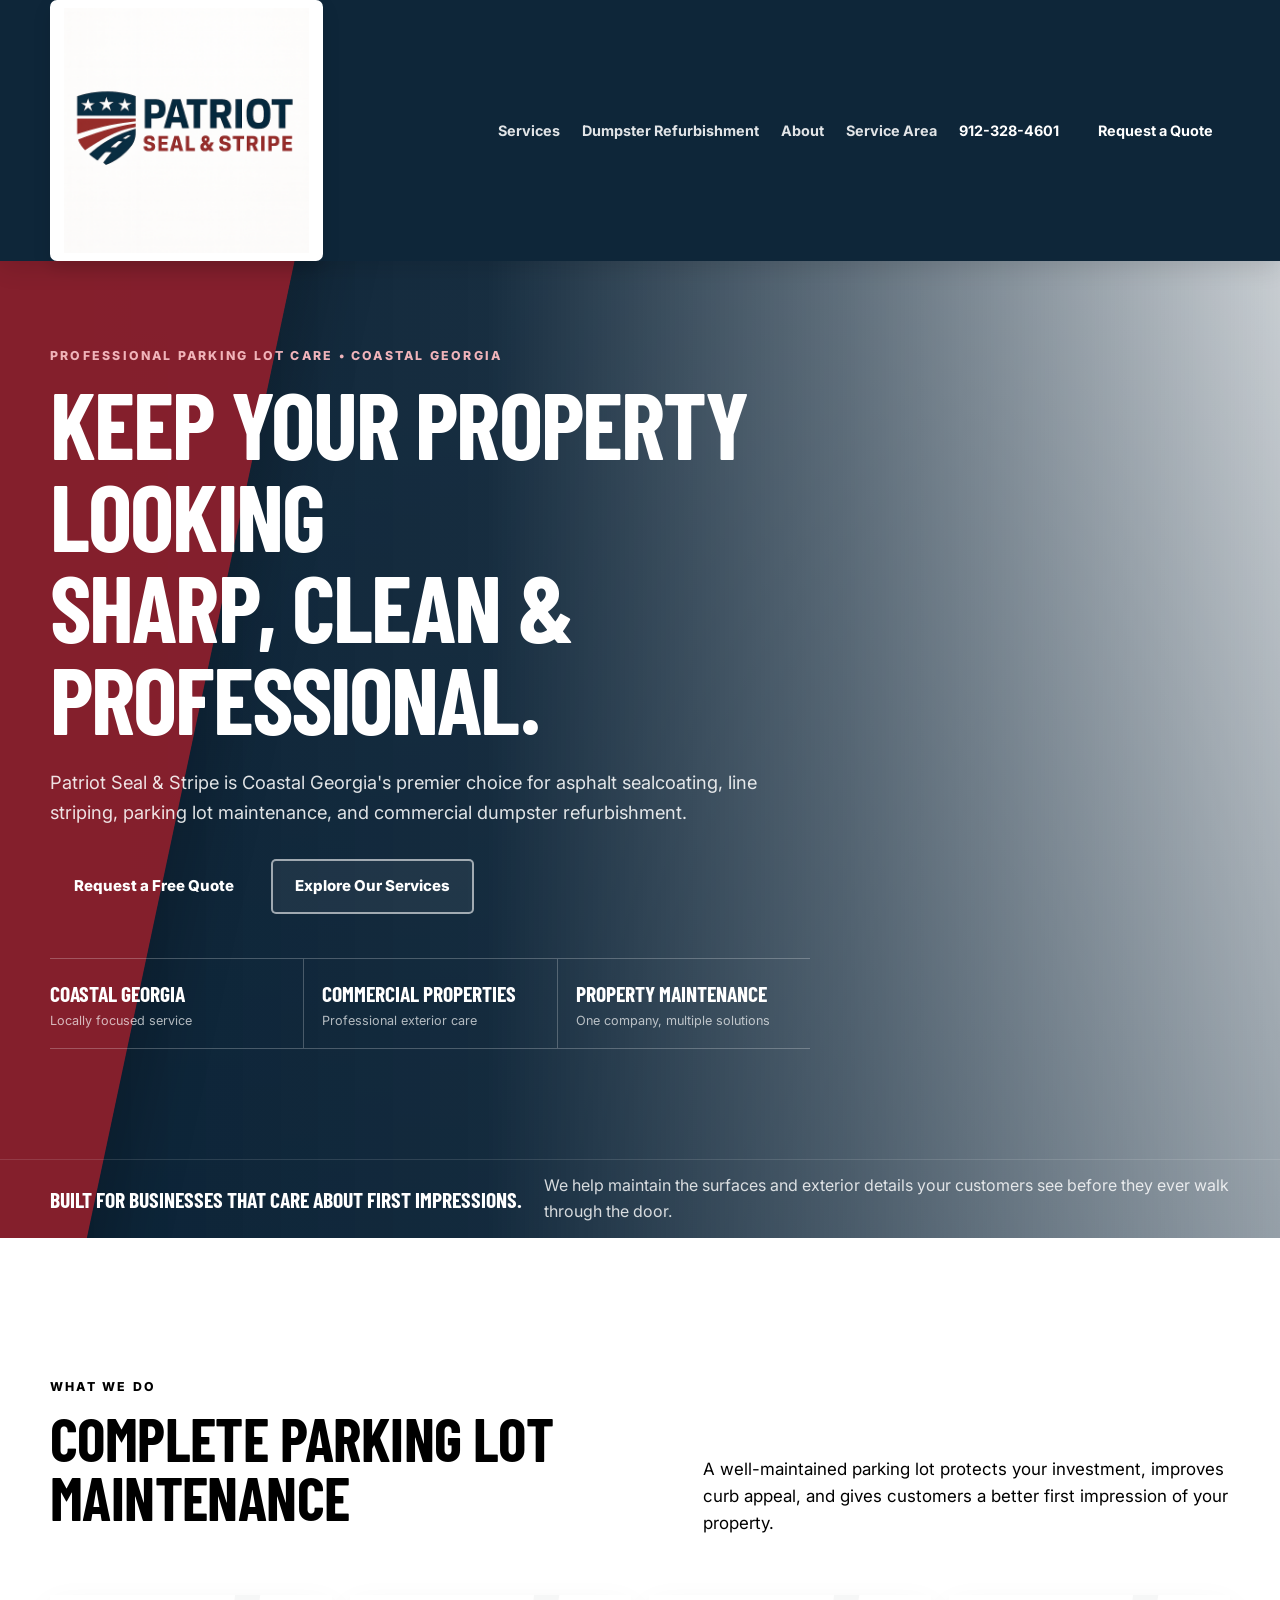
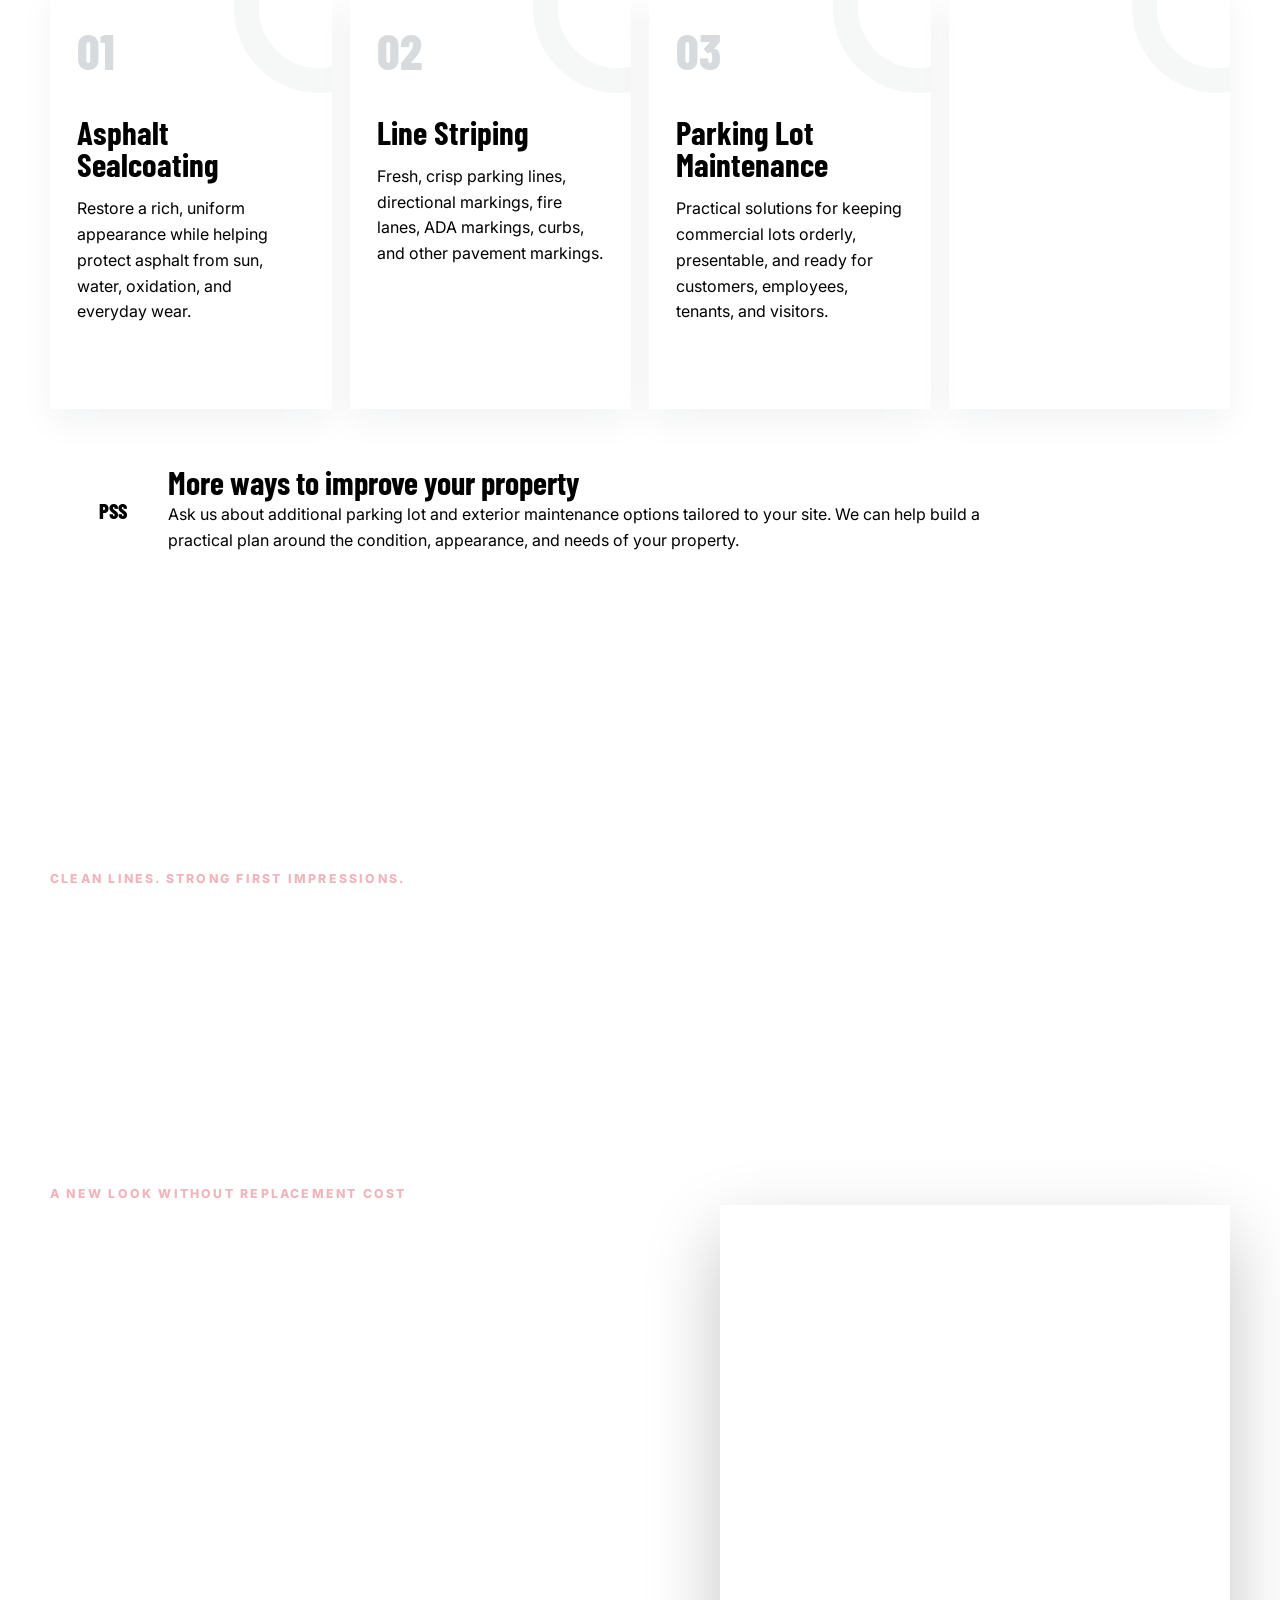
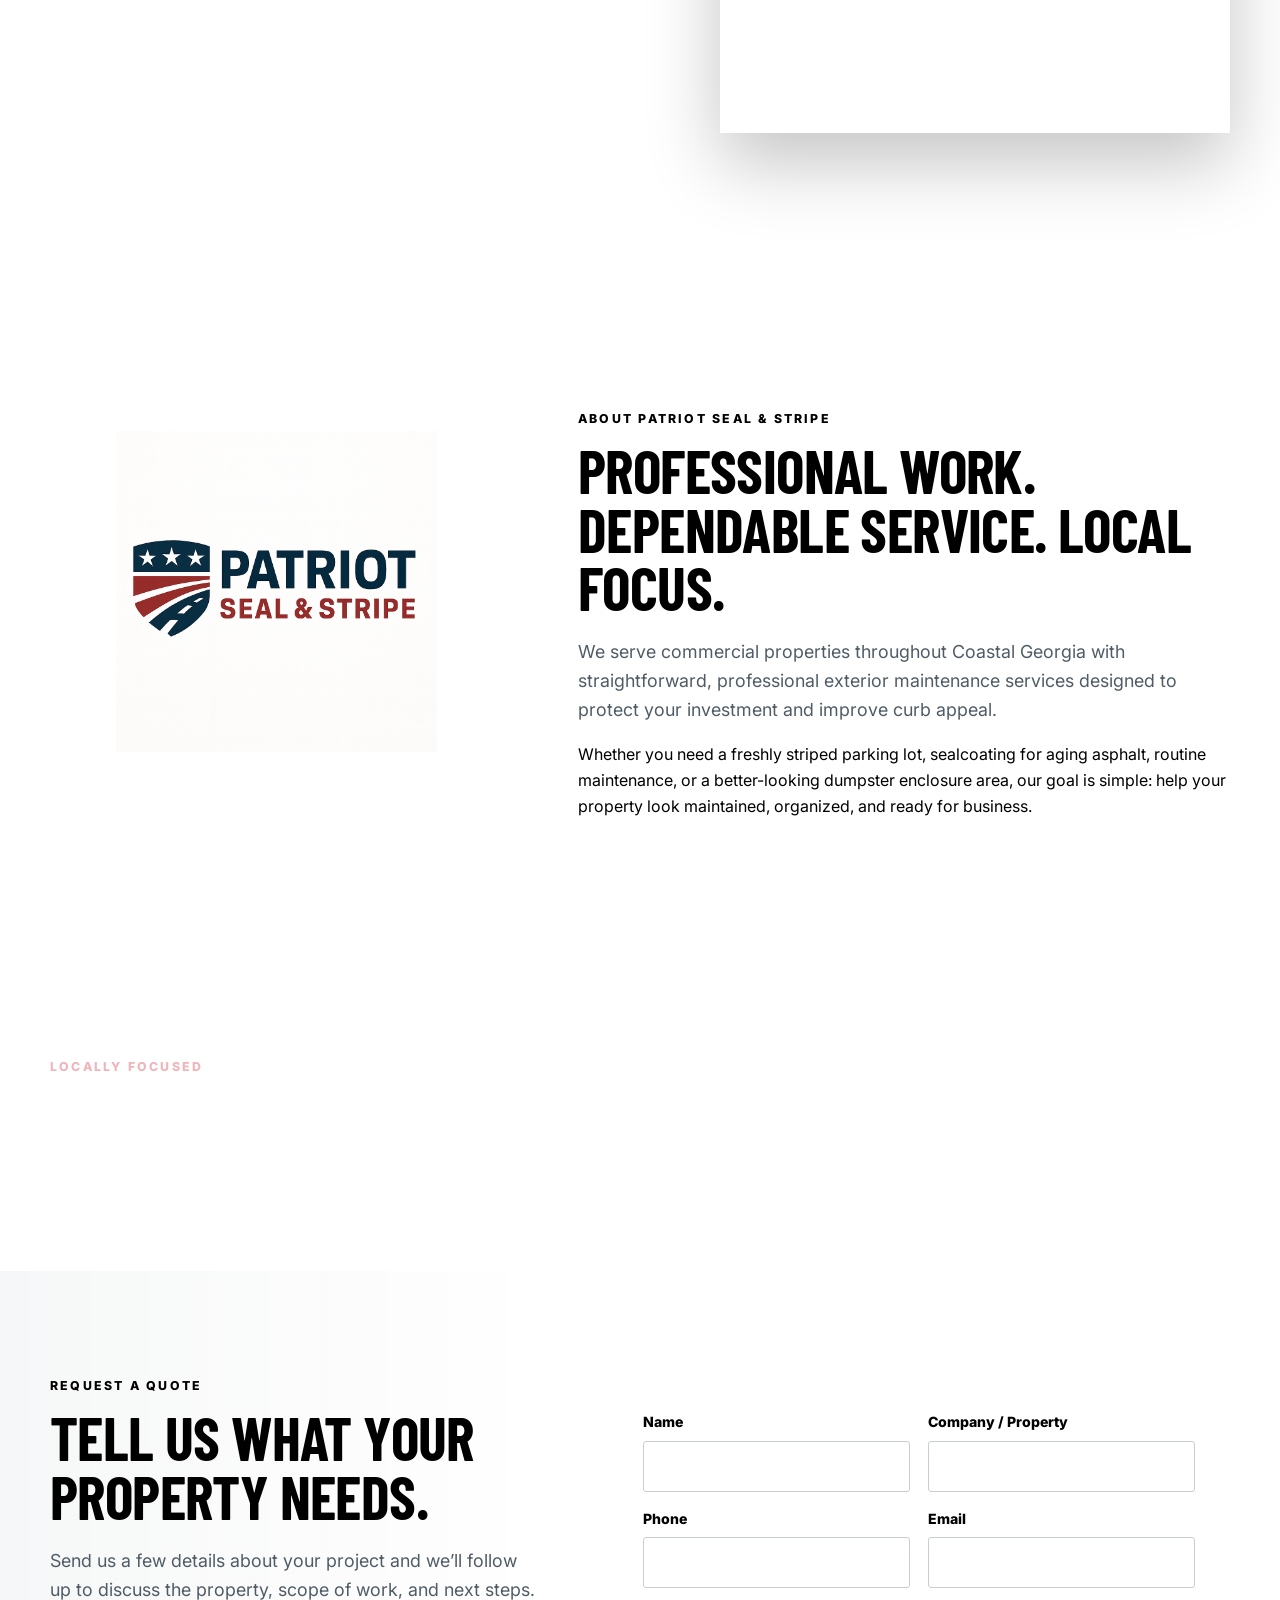
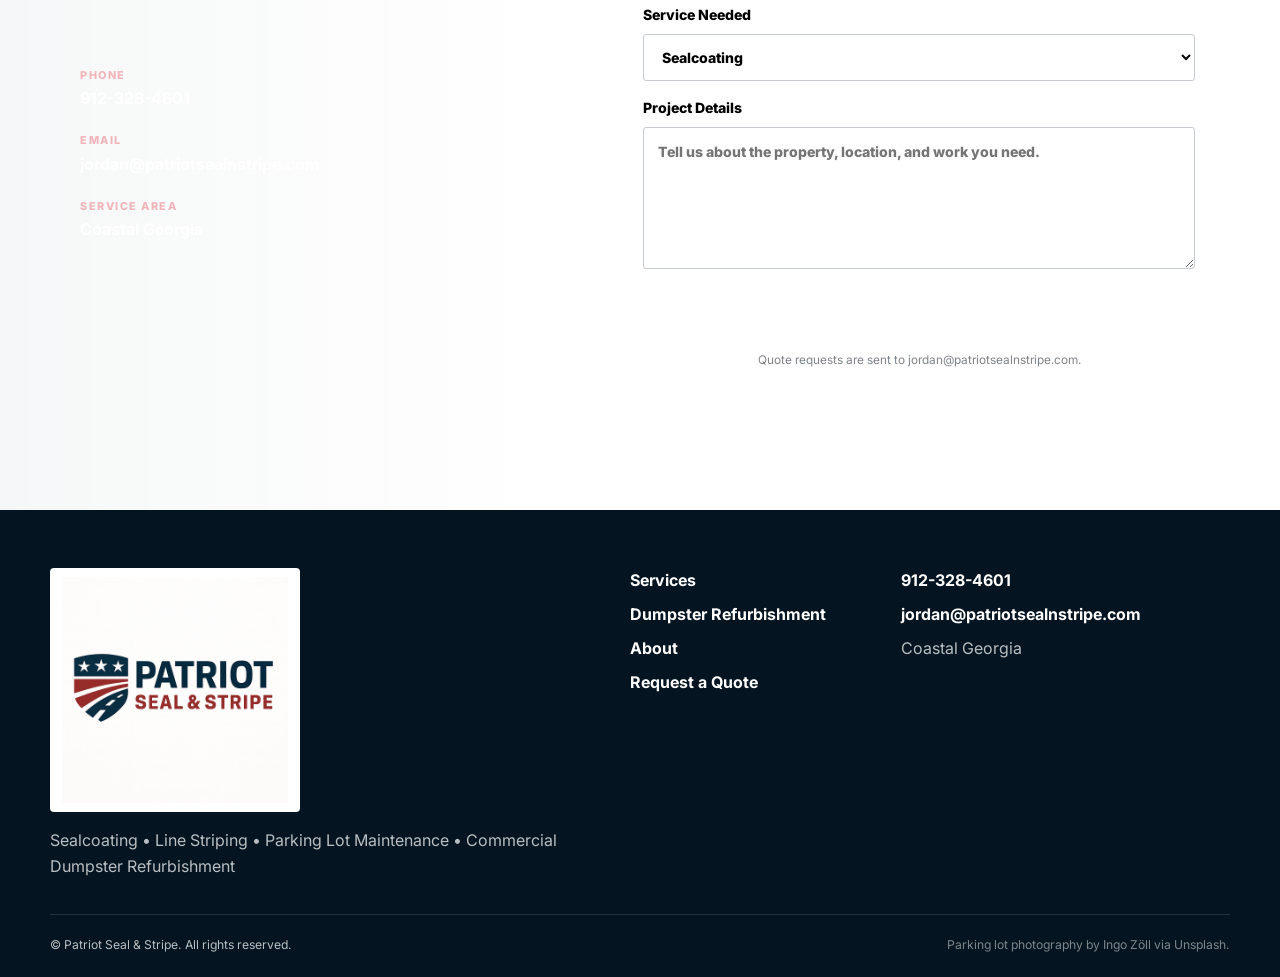
==== commit f1d68183: "Add files via upload" ====
--- a/index.html
+++ b/index.html
@@ -4,8 +4,12 @@
   <meta charset="UTF-8">
   <meta name="viewport" content="width=device-width, initial-scale=1.0">
   <meta name="description" content="Patriot Seal & Stripe provides asphalt sealcoating, line striping, parking lot maintenance, and commercial dumpster refurbishment throughout Coastal Georgia.">
+  <meta name="theme-color" content="#071f33">
+
   <title>Patriot Seal & Stripe | Coastal Georgia Parking Lot Maintenance</title>
+
   <link rel="canonical" href="https://patriotsealnstripe.com/">
+
   <meta property="og:title" content="Patriot Seal & Stripe | Coastal Georgia Parking Lot Maintenance">
   <meta property="og:description" content="Sealcoating, line striping, parking lot maintenance, and commercial dumpster refurbishment throughout Coastal Georgia.">
   <meta property="og:url" content="https://patriotsealnstripe.com/">
@@ -13,14 +17,18 @@
 
   <link rel="preconnect" href="https://fonts.googleapis.com">
   <link rel="preconnect" href="https://fonts.gstatic.com" crossorigin>
-  <link href="https://fonts.googleapis.com/css2?family=Barlow+Condensed:wght@600;700;800&family=Inter:wght@400;500;600;700&display=swap" rel="stylesheet">
+  <link rel="preconnect" href="https://images.unsplash.com">
+  <link href="https://fonts.googleapis.com/css2?family=Barlow+Condensed:wght@600;700;800&family=Inter:wght@400;500;600;700;800&display=swap" rel="stylesheet">
   <link rel="stylesheet" href="styles.css">
 </head>
 <body>
+
   <header class="site-header">
-    <div class="container nav-wrap">
+    <div class="container nav-shell">
       <a class="brand" href="#top" aria-label="Patriot Seal & Stripe home">
-        <img src="assets/patriot-seal-stripe-logo.png" alt="Patriot Seal & Stripe">
+        <span class="brand-box">
+          <img src="patriot-seal-stripe-logo.png" alt="Patriot Seal & Stripe">
+        </span>
       </a>
 
       <button class="menu-toggle" aria-label="Open navigation" aria-expanded="false">
@@ -32,64 +40,67 @@
         <a href="#dumpsters">Dumpster Refurbishment</a>
         <a href="#about">About</a>
         <a href="#service-area">Service Area</a>
+        <a class="nav-phone" href="tel:+19123284601">912-328-4601</a>
         <a class="nav-cta" href="#quote">Request a Quote</a>
       </nav>
     </div>
   </header>
 
   <main id="top">
+
     <section class="hero">
-      <div class="hero-overlay"></div>
-      <div class="container hero-grid">
+      <div class="hero-photo" aria-hidden="true"></div>
+      <div class="hero-wash" aria-hidden="true"></div>
+      <div class="hero-accent" aria-hidden="true"></div>
+
+      <div class="container hero-inner">
         <div class="hero-copy">
-          <p class="eyebrow">Professional Parking Lot Care • Coastal Georgia</p>
+          <p class="eyebrow light">Professional Parking Lot Care • Coastal Georgia</p>
           <h1>Keep Your Property Looking <span>Sharp, Clean & Professional.</span></h1>
           <p class="hero-text">
             Patriot Seal & Stripe is Coastal Georgia's premier choice for asphalt sealcoating,
             line striping, parking lot maintenance, and commercial dumpster refurbishment.
           </p>
+
           <div class="hero-actions">
-            <a class="btn btn-primary" href="#quote">Request a Free Quote</a>
-            <a class="btn btn-secondary" href="#services">Explore Our Services</a>
-          </div>
-          <div class="trust-row">
-            <span>Commercial Properties</span>
-            <span>HOAs & Communities</span>
-            <span>Retail & Industrial</span>
-          </div>
-        </div>
-
-        <div class="hero-card">
-          <h2>One Call. A Better Looking Property.</h2>
-          <p>
-            From faded pavement markings to weathered asphalt and worn commercial dumpsters,
-            we help property owners and managers restore curb appeal and maintain a professional appearance.
-          </p>
-          <ul>
-            <li>Sealcoating & pavement protection</li>
-            <li>Parking lot line striping</li>
-            <li>Ongoing lot maintenance</li>
-            <li>Commercial dumpster refurbishment</li>
-          </ul>
-          <a href="#quote" class="text-link">Tell us about your property →</a>
-        </div>
-      </div>
-    </section>
-
-    <section class="intro-strip">
+            <a class="btn btn-maroon" href="#quote">Request a Free Quote</a>
+            <a class="btn btn-outline" href="#services">Explore Our Services</a>
+          </div>
+
+          <div class="hero-proof">
+            <div>
+              <strong>Coastal Georgia</strong>
+              <span>Locally focused service</span>
+            </div>
+            <div>
+              <strong>Commercial Properties</strong>
+              <span>Professional exterior care</span>
+            </div>
+            <div>
+              <strong>Property Maintenance</strong>
+              <span>One company, multiple solutions</span>
+            </div>
+          </div>
+        </div>
+      </div>
+
+      <div class="hero-bottom-band">
+        <div class="container hero-band-inner">
+          <strong>Built for businesses that care about first impressions.</strong>
+          <span>We help maintain the surfaces and exterior details your customers see before they ever walk through the door.</span>
+        </div>
+      </div>
+    </section>
+
+    <section class="section services-section" id="services">
       <div class="container">
-        <p>
-          <strong>Built for businesses that care about first impressions.</strong>
-          We help maintain the surfaces and exterior details your customers see before they ever walk through the door.
-        </p>
-      </div>
-    </section>
-
-    <section class="section" id="services">
-      <div class="container">
-        <div class="section-heading">
-          <p class="eyebrow">What We Do</p>
-          <h2>Complete Parking Lot Maintenance</h2>
+        <div class="section-topline"></div>
+
+        <div class="section-heading split-heading">
+          <div>
+            <p class="eyebrow">What We Do</p>
+            <h2>Complete Parking Lot Maintenance</h2>
+          </div>
           <p>
             A well-maintained parking lot protects your investment, improves curb appeal, and gives customers
             a better first impression of your property.
@@ -98,91 +109,136 @@
 
         <div class="service-grid">
           <article class="service-card">
-            <div class="icon">01</div>
+            <div class="service-number">01</div>
             <h3>Asphalt Sealcoating</h3>
             <p>
               Restore a rich, uniform appearance while helping protect asphalt from sun, water, oxidation,
               and everyday wear.
             </p>
+            <span class="service-rule"></span>
           </article>
 
           <article class="service-card">
-            <div class="icon">02</div>
+            <div class="service-number">02</div>
             <h3>Line Striping</h3>
             <p>
               Fresh, crisp parking lines, directional markings, fire lanes, ADA markings, curbs,
               and other pavement markings.
             </p>
+            <span class="service-rule"></span>
           </article>
 
           <article class="service-card">
-            <div class="icon">03</div>
+            <div class="service-number">03</div>
             <h3>Parking Lot Maintenance</h3>
             <p>
               Practical solutions for keeping commercial lots orderly, presentable, and ready for customers,
               employees, tenants, and visitors.
             </p>
+            <span class="service-rule"></span>
           </article>
 
-          <article class="service-card accent-card">
-            <div class="icon">04</div>
+          <article class="service-card feature-service">
+            <div class="service-number">04</div>
             <h3>Commercial Dumpster Refurbishment</h3>
             <p>
               Give aging commercial dumpsters a cleaner, more professional appearance through surface preparation,
               rust treatment, and refinishing.
             </p>
+            <span class="service-rule"></span>
           </article>
         </div>
 
-        <div class="more-services">
-          <h3>More ways to improve your property</h3>
-          <p>
-            Ask us about additional parking lot and exterior maintenance options tailored to your site.
-            We can help build a practical plan around the condition, appearance, and needs of your property.
-          </p>
-        </div>
-      </div>
-    </section>
-
-    <section class="section dark-section" id="dumpsters">
-      <div class="container split">
-        <div>
+        <div class="maintenance-banner">
+          <div class="maintenance-icon">PSS</div>
+          <div>
+            <h3>More ways to improve your property</h3>
+            <p>
+              Ask us about additional parking lot and exterior maintenance options tailored to your site.
+              We can help build a practical plan around the condition, appearance, and needs of your property.
+            </p>
+          </div>
+          <a class="btn btn-navy" href="#quote">Talk With Us</a>
+        </div>
+      </div>
+    </section>
+
+    <section class="stripe-photo-section" aria-label="Fresh parking lot striping">
+      <div class="container stripe-photo-copy">
+        <p class="eyebrow light">Clean Lines. Strong First Impressions.</p>
+        <h2>Fresh pavement markings make a property look cared for.</h2>
+      </div>
+    </section>
+
+    <section class="section dumpster-section" id="dumpsters">
+      <div class="container dumpster-grid">
+        <div class="dumpster-copy">
           <p class="eyebrow light">A New Look Without Replacement Cost</p>
           <h2>Commercial Dumpster Refurbishment</h2>
-          <p class="lead">
+          <p class="lead-light">
             Rusted, faded, and neglected dumpsters can drag down the appearance of an otherwise well-maintained property.
             Patriot Seal & Stripe helps bring them back to a cleaner, more professional condition.
           </p>
 
           <div class="process">
-            <div><span>1</span><p><strong>Assess</strong><br>We evaluate the condition of the dumpster and identify problem areas.</p></div>
-            <div><span>2</span><p><strong>Prepare</strong><br>Loose material, grime, and surface rust are addressed before refinishing.</p></div>
-            <div><span>3</span><p><strong>Refinish</strong><br>The exterior is restored for a cleaner, more uniform appearance.</p></div>
-          </div>
-        </div>
-
-        <div class="feature-panel">
+            <div class="process-step">
+              <span>1</span>
+              <div>
+                <h3>Assess</h3>
+                <p>We evaluate the condition of the dumpster and identify problem areas.</p>
+              </div>
+            </div>
+
+            <div class="process-step">
+              <span>2</span>
+              <div>
+                <h3>Prepare</h3>
+                <p>Loose material, grime, and surface rust are addressed before refinishing.</p>
+              </div>
+            </div>
+
+            <div class="process-step">
+              <span>3</span>
+              <div>
+                <h3>Refinish</h3>
+                <p>The exterior is restored for a cleaner, more uniform appearance.</p>
+              </div>
+            </div>
+          </div>
+        </div>
+
+        <aside class="dumpster-card">
           <p class="mini-label">Ideal For</p>
-          <h3>Property managers, apartment communities, restaurants, retailers, industrial sites, and commercial facilities.</h3>
+          <h3>Properties where appearance matters.</h3>
+          <p class="ideal-list">
+            Property managers, apartment communities, restaurants, retailers, industrial sites, and commercial facilities.
+          </p>
           <p>
             Refurbishment can be a practical way to improve appearance and extend the usable life of existing equipment
             without immediately replacing the entire container.
           </p>
-          <a class="btn btn-primary" href="#quote">Get Dumpster Refurbishment Pricing</a>
-        </div>
-      </div>
-    </section>
-
-    <section class="section" id="about">
-      <div class="container split about-grid">
-        <div class="about-mark">
-          <img src="assets/patriot-seal-stripe-logo.png" alt="Patriot Seal & Stripe logo">
-        </div>
-
-        <div>
+          <a class="btn btn-maroon full-width" href="#quote">Get Dumpster Refurbishment Pricing</a>
+        </aside>
+      </div>
+    </section>
+
+    <section class="section about-section" id="about">
+      <div class="container about-grid">
+        <div class="about-logo-panel">
+          <div class="logo-frame">
+            <img src="patriot-seal-stripe-logo.png" alt="Patriot Seal & Stripe logo">
+          </div>
+          <div class="about-tag">
+            <strong>Professional.</strong>
+            <strong>Dependable.</strong>
+            <strong>Local.</strong>
+          </div>
+        </div>
+
+        <div class="about-copy">
           <p class="eyebrow">About Patriot Seal & Stripe</p>
           <h2>Professional Work. Dependable Service. Local Focus.</h2>
-          <p class="lead dark">
+          <p class="lead-dark">
             We serve commercial properties throughout Coastal Georgia with straightforward,
             professional exterior maintenance services designed to protect your investment and improve curb appeal.
           </p>
@@ -205,24 +261,37 @@
             throughout Coastal Georgia and surrounding areas.
           </p>
         </div>
-        <a class="btn btn-light" href="#quote">Ask About Your Location</a>
+
+        <div class="service-area-actions">
+          <a class="btn btn-white" href="#quote">Ask About Your Location</a>
+          <a class="service-phone" href="tel:+19123284601">912-328-4601</a>
+        </div>
       </div>
     </section>
 
     <section class="section quote-section" id="quote">
       <div class="container quote-grid">
-        <div>
+        <div class="quote-copy">
           <p class="eyebrow">Request a Quote</p>
           <h2>Tell Us What Your Property Needs.</h2>
-          <p class="lead dark">
+          <p class="lead-dark">
             Send us a few details about your project and we’ll follow up to discuss the property,
             scope of work, and next steps.
           </p>
 
-          <div class="contact-placeholder">
-            <p><strong>Phone:</strong> <a href="tel:+19123284601">912-328-4601</a></p>
-            <p><strong>Email:</strong> <a href="mailto:jordan@patriotsealnstripe.com">jordan@patriotsealnstripe.com</a></p>
-            <p><strong>Service Area:</strong> Coastal Georgia</p>
+          <div class="contact-card">
+            <div>
+              <span class="contact-label">Phone</span>
+              <a href="tel:+19123284601">912-328-4601</a>
+            </div>
+            <div>
+              <span class="contact-label">Email</span>
+              <a href="mailto:jordan@patriotsealnstripe.com">jordan@patriotsealnstripe.com</a>
+            </div>
+            <div>
+              <span class="contact-label">Service Area</span>
+              <strong>Coastal Georgia</strong>
+            </div>
           </div>
         </div>
 
@@ -230,25 +299,27 @@
           <input type="hidden" name="_subject" value="New Patriot Seal & Stripe Website Quote Request">
           <input type="hidden" name="_captcha" value="false">
 
-          <label>
-            Name
-            <input type="text" name="name" required>
-          </label>
-
-          <label>
-            Company / Property
-            <input type="text" name="company">
-          </label>
-
-          <label>
-            Phone
-            <input type="tel" name="phone" required>
-          </label>
-
-          <label>
-            Email
-            <input type="email" name="email" required>
-          </label>
+          <div class="field-grid">
+            <label>
+              Name
+              <input type="text" name="name" required>
+            </label>
+
+            <label>
+              Company / Property
+              <input type="text" name="company">
+            </label>
+
+            <label>
+              Phone
+              <input type="tel" name="phone" required>
+            </label>
+
+            <label>
+              Email
+              <input type="email" name="email" required>
+            </label>
+          </div>
 
           <label>
             Service Needed
@@ -267,7 +338,7 @@
             <textarea name="message" rows="5" placeholder="Tell us about the property, location, and work you need."></textarea>
           </label>
 
-          <button class="btn btn-primary full-width" type="submit">Request My Quote</button>
+          <button class="btn btn-maroon full-width" type="submit">Request My Quote</button>
           <p class="form-note">Quote requests are sent to jordan@patriotsealnstripe.com.</p>
         </form>
       </div>
@@ -276,8 +347,10 @@
 
   <footer>
     <div class="container footer-grid">
-      <div>
-        <img class="footer-logo" src="assets/patriot-seal-stripe-logo.png" alt="Patriot Seal & Stripe">
+      <div class="footer-brand">
+        <div class="footer-logo-box">
+          <img src="patriot-seal-stripe-logo.png" alt="Patriot Seal & Stripe">
+        </div>
         <p>Sealcoating • Line Striping • Parking Lot Maintenance • Commercial Dumpster Refurbishment</p>
       </div>
 
@@ -287,10 +360,17 @@
         <a href="#about">About</a>
         <a href="#quote">Request a Quote</a>
       </div>
+
+      <div class="footer-contact">
+        <a href="tel:+19123284601">912-328-4601</a>
+        <a href="mailto:jordan@patriotsealnstripe.com">jordan@patriotsealnstripe.com</a>
+        <span>Coastal Georgia</span>
+      </div>
     </div>
 
-    <div class="container copyright">
+    <div class="container footer-bottom">
       <p>© <span id="year"></span> Patriot Seal & Stripe. All rights reserved.</p>
+      <p class="photo-credit">Parking lot photography by Ingo Zöll via Unsplash.</p>
     </div>
   </footer>
 
--- a/styles.css
+++ b/styles.css
@@ -1,14 +1,19 @@
+\
 :root {
-  --navy: #06324a;
-  --navy-dark: #041f2e;
-  --red: #a32924;
-  --red-dark: #7f1f1b;
+  --navy: #071f33;
+  --navy-2: #0b304a;
+  --navy-3: #124663;
+  --maroon: #8f1f2c;
+  --maroon-dark: #67151f;
+  --maroon-light: #b13a47;
   --white: #ffffff;
-  --off-white: #f6f7f8;
-  --light-gray: #e7eaed;
-  --mid-gray: #6b747b;
-  --text: #172129;
-  --shadow: 0 18px 45px rgba(3, 31, 46, 0.10);
+  --off-white: #f7f7f5;
+  --warm-gray: #eceae6;
+  --steel: #69737b;
+  --ink: #17212a;
+  --border: rgba(7, 31, 51, 0.14);
+  --shadow: 0 22px 54px rgba(7, 31, 51, 0.12);
+  --hero-image: url("https://images.unsplash.com/photo-1772369612500-e1643da23e8e?auto=format&fit=crop&fm=jpg&ixid=M3wxMjA3fDB8MHxwaG90by1wYWdlfHx8fGVufDB8fHx8fA%3D%3D&ixlib=rb-4.1.0&q=80&w=2400");
 }
 
 * {
@@ -22,12 +27,13 @@
 body {
   margin: 0;
   font-family: "Inter", Arial, sans-serif;
-  color: var(--text);
+  color: var(--ink);
   background: var(--white);
-  line-height: 1.6;
+  line-height: 1.62;
 }
 
 img {
+  display: block;
   max-width: 100%;
 }
 
@@ -35,152 +41,212 @@
   color: inherit;
 }
 
+button,
+input,
+select,
+textarea {
+  font: inherit;
+}
+
 .container {
-  width: min(1160px, calc(100% - 40px));
-  margin: 0 auto;
+  width: min(1180px, calc(100% - 40px));
+  margin-inline: auto;
 }
 
 .site-header {
   position: sticky;
   top: 0;
-  z-index: 999;
-  background: rgba(255, 255, 255, 0.96);
+  z-index: 1000;
+  background: rgba(7, 31, 51, 0.97);
+  border-bottom: 3px solid var(--maroon);
   backdrop-filter: blur(12px);
-  border-bottom: 1px solid rgba(6, 50, 74, 0.08);
-}
-
-.nav-wrap {
-  min-height: 86px;
+  box-shadow: 0 6px 24px rgba(0,0,0,.12);
+}
+
+.nav-shell {
+  min-height: 92px;
   display: flex;
   align-items: center;
   justify-content: space-between;
   gap: 30px;
 }
 
-.brand img {
-  width: 260px;
-  display: block;
+.brand {
+  text-decoration: none;
+  flex: 0 0 auto;
+}
+
+.brand-box {
+  display: inline-flex;
+  align-items: center;
+  background: white;
+  padding: 8px 14px;
+  border-radius: 7px;
+  box-shadow: 0 8px 18px rgba(0,0,0,.12);
+}
+
+.brand-box img {
+  width: 245px;
 }
 
 .main-nav {
   display: flex;
   align-items: center;
-  gap: 24px;
+  gap: 22px;
 }
 
 .main-nav a {
   text-decoration: none;
-  font-size: 0.92rem;
+  color: rgba(255,255,255,.88);
+  font-size: .9rem;
   font-weight: 700;
-  color: var(--navy);
 }
 
 .main-nav a:hover {
-  color: var(--red);
+  color: white;
+}
+
+.nav-phone {
+  color: white !important;
 }
 
 .nav-cta {
-  background: var(--red);
+  background: var(--maroon);
   color: white !important;
-  padding: 12px 18px;
-  border-radius: 6px;
+  padding: 12px 17px;
+  border-radius: 5px;
+}
+
+.nav-cta:hover {
+  background: var(--maroon-light);
 }
 
 .menu-toggle {
   display: none;
+  padding: 7px;
   border: 0;
   background: transparent;
-  padding: 8px;
 }
 
 .menu-toggle span {
   display: block;
-  width: 26px;
+  width: 27px;
   height: 3px;
-  background: var(--navy);
+  background: white;
   margin: 5px 0;
 }
 
 .hero {
   position: relative;
+  min-height: 720px;
   overflow: hidden;
-  color: white;
+  background: var(--navy);
+  color: white;
+  display: flex;
+  flex-direction: column;
+}
+
+.hero-photo {
+  position: absolute;
+  inset: 0;
+  background-image: var(--hero-image);
+  background-size: cover;
+  background-position: center 58%;
+  transform: scale(1.02);
+}
+
+.hero-wash {
+  position: absolute;
+  inset: 0;
   background:
-    linear-gradient(120deg, rgba(4,31,46,.97), rgba(6,50,74,.91) 55%, rgba(6,50,74,.82)),
-    radial-gradient(circle at 90% 20%, rgba(163,41,36,.55), transparent 35%);
-}
-
-.hero::after {
-  content: "";
+    linear-gradient(90deg, rgba(7,31,51,.98) 0%, rgba(7,31,51,.93) 38%, rgba(7,31,51,.62) 66%, rgba(7,31,51,.18) 100%),
+    linear-gradient(0deg, rgba(7,31,51,.30), rgba(7,31,51,.05));
+}
+
+.hero-accent {
   position: absolute;
-  inset: auto -160px -230px auto;
-  width: 640px;
-  height: 640px;
-  border-radius: 50%;
-  border: 85px solid rgba(255,255,255,.035);
-}
-
-.hero-grid {
+  width: 45%;
+  min-width: 520px;
+  height: 155%;
+  top: -25%;
+  left: -31%;
+  background: rgba(143,31,44,.92);
+  transform: rotate(12deg);
+  box-shadow: 25px 0 60px rgba(0,0,0,.18);
+}
+
+.hero-inner {
   position: relative;
-  z-index: 2;
-  min-height: 650px;
-  display: grid;
-  grid-template-columns: 1.3fr .7fr;
-  gap: 70px;
+  z-index: 3;
+  flex: 1;
+  display: flex;
   align-items: center;
-  padding-top: 70px;
-  padding-bottom: 70px;
+  padding-top: 85px;
+  padding-bottom: 110px;
+}
+
+.hero-copy {
+  width: min(780px, 72%);
 }
 
 .eyebrow {
   margin: 0 0 12px;
   text-transform: uppercase;
-  letter-spacing: .16em;
-  font-size: .78rem;
+  letter-spacing: .18em;
+  font-size: .77rem;
   font-weight: 800;
-  color: var(--red);
+  color: var(--maroon);
 }
 
 .eyebrow.light {
-  color: #e7a8a4;
-}
-
-h1, h2, h3 {
+  color: #f0b4ba;
+}
+
+h1,
+h2,
+h3 {
   font-family: "Barlow Condensed", Arial, sans-serif;
-  line-height: 1;
   margin-top: 0;
+  line-height: .98;
 }
 
 h1 {
-  font-size: clamp(3.6rem, 7vw, 6.4rem);
+  margin-bottom: 24px;
+  font-size: clamp(3.9rem, 7.3vw, 6.9rem);
   letter-spacing: -.02em;
-  margin-bottom: 22px;
+  text-transform: uppercase;
 }
 
 h1 span {
-  color: #efb6b2;
+  display: block;
+  color: white;
 }
 
 h2 {
-  font-size: clamp(2.5rem, 4vw, 4rem);
   margin-bottom: 20px;
+  font-size: clamp(2.8rem, 4.7vw, 4.6rem);
+  color: var(--navy);
+  text-transform: uppercase;
+  letter-spacing: -.01em;
 }
 
 h3 {
-  font-size: 1.85rem;
   margin-bottom: 12px;
+  font-size: 2rem;
+  color: var(--navy);
 }
 
 .hero-text {
-  max-width: 720px;
-  font-size: 1.16rem;
-  color: rgba(255,255,255,.86);
+  max-width: 710px;
+  margin: 0;
+  color: rgba(255,255,255,.87);
+  font-size: 1.14rem;
 }
 
 .hero-actions {
   display: flex;
-  gap: 14px;
   flex-wrap: wrap;
+  gap: 13px;
   margin-top: 32px;
 }
 
@@ -188,406 +254,654 @@
   display: inline-flex;
   align-items: center;
   justify-content: center;
+  min-height: 48px;
+  padding: 13px 22px;
+  border: 2px solid transparent;
+  border-radius: 5px;
   text-decoration: none;
   font-weight: 800;
-  padding: 14px 22px;
-  border-radius: 6px;
-  border: 2px solid transparent;
-  transition: .2s ease;
+  font-size: .94rem;
   cursor: pointer;
-  font-family: inherit;
-  font-size: .95rem;
+  transition: transform .18s ease, background .18s ease, border-color .18s ease;
 }
 
 .btn:hover {
   transform: translateY(-2px);
 }
 
-.btn-primary {
-  background: var(--red);
-  color: white;
-}
-
-.btn-primary:hover {
-  background: var(--red-dark);
-}
-
-.btn-secondary {
-  color: white;
-  border-color: rgba(255,255,255,.45);
-  background: rgba(255,255,255,.04);
-}
-
-.btn-light {
+.btn-maroon {
+  background: var(--maroon);
+  color: white;
+}
+
+.btn-maroon:hover {
+  background: var(--maroon-light);
+}
+
+.btn-outline {
+  background: rgba(255,255,255,.06);
+  border-color: rgba(255,255,255,.58);
+  color: white;
+}
+
+.btn-outline:hover {
+  background: rgba(255,255,255,.14);
+}
+
+.btn-navy {
+  background: var(--navy);
+  color: white;
+}
+
+.btn-white {
   background: white;
   color: var(--navy);
 }
 
-.trust-row {
+.full-width {
+  width: 100%;
+}
+
+.hero-proof {
+  display: grid;
+  grid-template-columns: repeat(3, 1fr);
+  gap: 0;
+  margin-top: 44px;
+  max-width: 760px;
+  border-top: 1px solid rgba(255,255,255,.24);
+  border-bottom: 1px solid rgba(255,255,255,.24);
+}
+
+.hero-proof > div {
+  padding: 17px 18px 17px 0;
+}
+
+.hero-proof > div + div {
+  padding-left: 18px;
+  border-left: 1px solid rgba(255,255,255,.24);
+}
+
+.hero-proof strong,
+.hero-proof span {
+  display: block;
+}
+
+.hero-proof strong {
+  font-family: "Barlow Condensed", Arial, sans-serif;
+  font-size: 1.35rem;
+  text-transform: uppercase;
+}
+
+.hero-proof span {
+  color: rgba(255,255,255,.68);
+  font-size: .79rem;
+}
+
+.hero-bottom-band {
+  position: relative;
+  z-index: 4;
+  background: var(--maroon);
+  border-top: 1px solid rgba(255,255,255,.12);
+}
+
+.hero-band-inner {
+  min-height: 78px;
+  display: flex;
+  align-items: center;
+  gap: 22px;
+  color: white;
+}
+
+.hero-band-inner strong {
+  flex: 0 0 auto;
+  font-family: "Barlow Condensed", Arial, sans-serif;
+  font-size: 1.35rem;
+  text-transform: uppercase;
+}
+
+.hero-band-inner span {
+  color: rgba(255,255,255,.82);
+}
+
+.section {
+  padding: 105px 0;
+}
+
+.services-section {
+  background:
+    linear-gradient(90deg, rgba(143,31,44,.035), transparent 34%),
+    var(--white);
+}
+
+.section-topline {
+  width: 88px;
+  height: 6px;
+  background: var(--maroon);
+  margin-bottom: 28px;
+}
+
+.split-heading {
+  display: grid;
+  grid-template-columns: 1.05fr .95fr;
+  gap: 70px;
+  align-items: end;
+  margin-bottom: 48px;
+}
+
+.split-heading p:last-child {
+  margin: 0 0 9px;
+  color: var(--steel);
+  font-size: 1.06rem;
+}
+
+.service-grid {
+  display: grid;
+  grid-template-columns: repeat(4, 1fr);
+  gap: 18px;
+}
+
+.service-card {
+  position: relative;
+  min-height: 340px;
+  padding: 31px 27px 28px;
+  border: 1px solid var(--border);
+  background: white;
+  box-shadow: 0 12px 32px rgba(7,31,51,.055);
+  overflow: hidden;
+}
+
+.service-card::after {
+  content: "";
+  position: absolute;
+  width: 120px;
+  height: 120px;
+  top: -72px;
+  right: -72px;
+  border: 25px solid rgba(7,31,51,.035);
+  border-radius: 50%;
+}
+
+.service-number {
+  font-family: "Barlow Condensed", Arial, sans-serif;
+  font-size: 3.1rem;
+  font-weight: 800;
+  line-height: 1;
+  color: rgba(7,31,51,.16);
+  margin-bottom: 40px;
+}
+
+.service-card h3 {
+  font-size: 2.05rem;
+}
+
+.service-card p {
+  color: var(--steel);
+  margin-bottom: 24px;
+}
+
+.service-rule {
+  display: block;
+  position: absolute;
+  left: 27px;
+  bottom: 27px;
+  width: 46px;
+  height: 4px;
+  background: var(--maroon);
+}
+
+.feature-service {
+  background: var(--navy);
+  border-color: var(--navy);
+}
+
+.feature-service h3,
+.feature-service p {
+  color: white;
+}
+
+.feature-service p {
+  color: rgba(255,255,255,.74);
+}
+
+.feature-service .service-number {
+  color: rgba(255,255,255,.16);
+}
+
+.feature-service .service-rule {
+  background: var(--maroon-light);
+}
+
+.maintenance-banner {
+  margin-top: 28px;
+  display: grid;
+  grid-template-columns: auto 1fr auto;
+  gap: 24px;
+  align-items: center;
+  padding: 30px 32px;
+  background: var(--off-white);
+  border-left: 7px solid var(--maroon);
+}
+
+.maintenance-icon {
+  width: 62px;
+  height: 62px;
+  border: 2px solid var(--navy);
+  display: grid;
+  place-items: center;
+  color: var(--navy);
+  font-family: "Barlow Condensed", Arial, sans-serif;
+  font-weight: 800;
+  font-size: 1.3rem;
+}
+
+.maintenance-banner h3 {
+  margin-bottom: 3px;
+}
+
+.maintenance-banner p {
+  margin: 0;
+  color: var(--steel);
+}
+
+.stripe-photo-section {
+  min-height: 390px;
+  display: flex;
+  align-items: end;
+  background:
+    linear-gradient(90deg, rgba(7,31,51,.87), rgba(7,31,51,.25)),
+    var(--hero-image);
+  background-size: cover;
+  background-position: center 68%;
+  color: white;
+}
+
+.stripe-photo-copy {
+  padding-top: 90px;
+  padding-bottom: 60px;
+}
+
+.stripe-photo-copy h2 {
+  max-width: 760px;
+  color: white;
+  margin-bottom: 0;
+}
+
+.dumpster-section {
+  position: relative;
+  background: var(--navy);
+  color: white;
+  overflow: hidden;
+}
+
+.dumpster-section::before {
+  content: "";
+  position: absolute;
+  inset: 0 auto 0 0;
+  width: 11px;
+  background: var(--maroon);
+}
+
+.dumpster-section::after {
+  content: "";
+  position: absolute;
+  right: -180px;
+  top: -180px;
+  width: 480px;
+  height: 480px;
+  border: 70px solid rgba(255,255,255,.025);
+  border-radius: 50%;
+}
+
+.dumpster-grid {
+  position: relative;
+  z-index: 2;
+  display: grid;
+  grid-template-columns: 1.08fr .92fr;
+  gap: 72px;
+  align-items: center;
+}
+
+.dumpster-section h2 {
+  color: white;
+}
+
+.lead-light {
+  color: rgba(255,255,255,.76);
+  font-size: 1.12rem;
+}
+
+.process {
+  display: grid;
+  gap: 17px;
+  margin-top: 34px;
+}
+
+.process-step {
+  display: grid;
+  grid-template-columns: 52px 1fr;
+  gap: 16px;
+  align-items: start;
+  padding-top: 15px;
+  border-top: 1px solid rgba(255,255,255,.15);
+}
+
+.process-step > span {
+  width: 42px;
+  height: 42px;
+  display: grid;
+  place-items: center;
+  border: 2px solid var(--maroon-light);
+  color: white;
+  font-weight: 800;
+}
+
+.process-step h3 {
+  color: white;
+  margin-bottom: 4px;
+  font-size: 1.75rem;
+}
+
+.process-step p {
+  margin: 0;
+  color: rgba(255,255,255,.68);
+}
+
+.dumpster-card {
+  background: white;
+  color: var(--ink);
+  padding: 42px;
+  box-shadow: 0 30px 70px rgba(0,0,0,.23);
+  border-top: 8px solid var(--maroon);
+}
+
+.dumpster-card h3 {
+  font-size: 2.6rem;
+}
+
+.dumpster-card p {
+  color: var(--steel);
+}
+
+.ideal-list {
+  padding: 18px 0;
+  border-top: 1px solid var(--border);
+  border-bottom: 1px solid var(--border);
+  font-weight: 600;
+}
+
+.mini-label {
+  text-transform: uppercase;
+  letter-spacing: .16em;
+  font-size: .75rem;
+  font-weight: 800;
+  color: var(--maroon) !important;
+}
+
+.about-section {
+  background: var(--off-white);
+}
+
+.about-grid {
+  display: grid;
+  grid-template-columns: .82fr 1.18fr;
+  gap: 75px;
+  align-items: center;
+}
+
+.about-logo-panel {
+  background: var(--navy);
+  padding: 42px;
+  box-shadow: var(--shadow);
+  border-bottom: 9px solid var(--maroon);
+}
+
+.logo-frame {
+  background: white;
+  padding: 24px;
+}
+
+.about-tag {
   display: flex;
   flex-wrap: wrap;
   gap: 8px;
-  margin-top: 28px;
-}
-
-.trust-row span {
-  padding: 7px 10px;
-  border: 1px solid rgba(255,255,255,.18);
-  border-radius: 999px;
-  font-size: .78rem;
-  color: rgba(255,255,255,.78);
-}
-
-.hero-card {
-  background: white;
-  color: var(--text);
-  padding: 38px;
-  border-radius: 14px;
-  box-shadow: 0 30px 70px rgba(0,0,0,.18);
-}
-
-.hero-card h2 {
-  font-size: 2.4rem;
-  color: var(--navy);
-}
-
-.hero-card ul {
-  padding-left: 20px;
-  margin: 24px 0;
-}
-
-.hero-card li {
-  margin: 8px 0;
-}
-
-.text-link {
+  margin-top: 25px;
+}
+
+.about-tag strong {
+  padding: 8px 11px;
+  border: 1px solid rgba(255,255,255,.25);
+  color: white;
+  font-size: .76rem;
+  text-transform: uppercase;
+  letter-spacing: .08em;
+}
+
+.lead-dark {
+  color: #4f5c65;
+  font-size: 1.12rem;
+}
+
+.about-copy > p:last-child {
+  color: var(--steel);
+}
+
+.service-area {
+  background: var(--maroon);
+  color: white;
+  padding: 72px 0;
+  position: relative;
+  overflow: hidden;
+}
+
+.service-area::after {
+  content: "";
+  position: absolute;
+  width: 440px;
+  height: 440px;
+  right: -230px;
+  bottom: -290px;
+  border: 65px solid rgba(255,255,255,.06);
+  border-radius: 50%;
+}
+
+.service-area-inner {
+  position: relative;
+  z-index: 2;
+  display: flex;
+  align-items: center;
+  justify-content: space-between;
+  gap: 45px;
+}
+
+.service-area h2 {
+  color: white;
+  margin-bottom: 11px;
+}
+
+.service-area p {
+  max-width: 750px;
+  margin: 0;
+  color: rgba(255,255,255,.82);
+}
+
+.service-area-actions {
+  flex: 0 0 auto;
+  display: grid;
+  gap: 12px;
+  text-align: center;
+}
+
+.service-phone {
+  color: white;
+  font-size: 1rem;
   font-weight: 800;
-  color: var(--red);
   text-decoration: none;
 }
 
-.intro-strip {
-  padding: 24px 0;
-  border-bottom: 1px solid var(--light-gray);
+.quote-section {
+  background:
+    linear-gradient(90deg, rgba(7,31,51,.035), transparent 42%),
+    white;
+}
+
+.quote-grid {
+  display: grid;
+  grid-template-columns: .88fr 1.12fr;
+  gap: 70px;
+}
+
+.contact-card {
+  margin-top: 35px;
+  border-top: 6px solid var(--maroon);
+  background: var(--navy);
+  color: white;
+  padding: 28px 30px;
+  display: grid;
+  gap: 20px;
+}
+
+.contact-card > div {
+  display: grid;
+  gap: 2px;
+}
+
+.contact-card a {
+  color: white;
+  text-decoration: none;
+  font-weight: 700;
+}
+
+.contact-label {
+  color: #f0b4ba;
+  text-transform: uppercase;
+  letter-spacing: .14em;
+  font-size: .68rem;
+  font-weight: 800;
+}
+
+.quote-form {
   background: var(--off-white);
-}
-
-.intro-strip p {
-  margin: 0;
-  text-align: center;
-  color: #48525a;
-}
-
-.section {
-  padding: 100px 0;
-}
-
-.section-heading {
-  max-width: 760px;
-  margin-bottom: 45px;
-}
-
-.section-heading p:last-child {
-  font-size: 1.08rem;
-  color: var(--mid-gray);
-}
-
-.service-grid {
-  display: grid;
-  grid-template-columns: repeat(4, 1fr);
-  gap: 22px;
-}
-
-.service-card {
-  padding: 32px 28px;
-  border: 1px solid var(--light-gray);
-  border-radius: 12px;
-  background: white;
-  box-shadow: 0 12px 30px rgba(6,50,74,.04);
-}
-
-.service-card .icon {
-  width: 46px;
-  height: 46px;
-  border-radius: 50%;
-  display: grid;
-  place-items: center;
-  background: #eef3f5;
-  color: var(--navy);
-  font-weight: 800;
-  margin-bottom: 28px;
-}
-
-.service-card h3 {
-  color: var(--navy);
-}
-
-.accent-card {
-  border-top: 5px solid var(--red);
-}
-
-.more-services {
-  margin-top: 28px;
-  padding: 30px;
-  background: var(--off-white);
-  border-left: 5px solid var(--navy);
-  border-radius: 8px;
-}
-
-.more-services h3 {
-  margin-bottom: 6px;
-  color: var(--navy);
-}
-
-.more-services p {
-  margin: 0;
-  color: var(--mid-gray);
-}
-
-.dark-section {
-  color: white;
-  background: var(--navy-dark);
-}
-
-.split {
+  border: 1px solid var(--border);
+  border-top: 7px solid var(--navy);
+  padding: 35px;
+  box-shadow: var(--shadow);
+}
+
+.field-grid {
   display: grid;
   grid-template-columns: 1fr 1fr;
-  gap: 70px;
-  align-items: center;
-}
-
-.lead {
-  font-size: 1.12rem;
-  color: rgba(255,255,255,.78);
-}
-
-.lead.dark {
-  color: #525e66;
-}
-
-.process {
-  margin-top: 34px;
-  display: grid;
-  gap: 18px;
-}
-
-.process > div {
-  display: grid;
-  grid-template-columns: 44px 1fr;
-  gap: 14px;
-  align-items: start;
-}
-
-.process span {
-  width: 38px;
-  height: 38px;
-  border: 1px solid rgba(255,255,255,.32);
-  border-radius: 50%;
-  display: grid;
-  place-items: center;
-  font-weight: 800;
-}
-
-.process p {
-  margin: 0;
-  color: rgba(255,255,255,.75);
-}
-
-.process strong {
-  color: white;
-}
-
-.feature-panel {
-  background: white;
-  color: var(--text);
-  padding: 42px;
-  border-radius: 12px;
-}
-
-.feature-panel h3 {
-  font-size: 2.35rem;
-  color: var(--navy);
-}
-
-.feature-panel p {
-  color: #5f6970;
-}
-
-.mini-label {
-  color: var(--red) !important;
-  text-transform: uppercase;
-  font-size: .78rem;
-  font-weight: 800;
-  letter-spacing: .14em;
-}
-
-.about-grid {
-  grid-template-columns: .8fr 1.2fr;
-}
-
-.about-mark {
-  background: var(--off-white);
-  border-radius: 14px;
-  padding: 55px;
-  box-shadow: var(--shadow);
-}
-
-.service-area {
-  padding: 65px 0;
-  background: var(--red);
-  color: white;
-}
-
-.service-area-inner {
-  display: flex;
-  justify-content: space-between;
-  align-items: center;
-  gap: 40px;
-}
-
-.service-area h2 {
-  margin-bottom: 10px;
-}
-
-.service-area p {
-  max-width: 760px;
-  margin-bottom: 0;
-  color: rgba(255,255,255,.83);
-}
-
-.quote-section {
-  background: #f3f5f6;
-}
-
-.quote-grid {
-  display: grid;
-  grid-template-columns: .9fr 1.1fr;
-  gap: 70px;
-}
-
-.contact-placeholder {
-  margin-top: 35px;
-  padding: 25px;
-  background: white;
-  border-radius: 10px;
-  box-shadow: 0 12px 28px rgba(6,50,74,.06);
-}
-
-.contact-placeholder p {
-  margin: 6px 0;
-}
-
-.contact-placeholder span {
-  color: var(--red);
-}
-
-.quote-form {
-  background: white;
-  border-radius: 12px;
-  padding: 34px;
-  box-shadow: var(--shadow);
+  gap: 0 18px;
 }
 
 .quote-form label {
   display: block;
-  font-weight: 700;
-  font-size: .9rem;
   margin-bottom: 16px;
   color: var(--navy);
+  font-size: .88rem;
+  font-weight: 800;
 }
 
 .quote-form input,
 .quote-form select,
 .quote-form textarea {
+  width: 100%;
   display: block;
-  width: 100%;
   margin-top: 7px;
   padding: 13px 14px;
-  border: 1px solid #cfd6da;
-  border-radius: 6px;
-  font: inherit;
-  color: var(--text);
+  border: 1px solid #c8cdd1;
+  border-radius: 3px;
+  color: var(--ink);
   background: white;
 }
 
 .quote-form input:focus,
 .quote-form select:focus,
 .quote-form textarea:focus {
-  outline: 2px solid rgba(163,41,36,.18);
-  border-color: var(--red);
-}
-
-.full-width {
-  width: 100%;
-  border: 0;
+  outline: 3px solid rgba(143,31,44,.14);
+  border-color: var(--maroon);
 }
 
 .form-note {
+  margin: 12px 0 0;
+  font-size: .74rem;
+  text-align: center;
+  color: #7b848a;
+}
+
+footer {
+  background: #041521;
+  color: rgba(255,255,255,.72);
+  padding: 58px 0 22px;
+  border-top: 7px solid var(--maroon);
+}
+
+.footer-grid {
+  display: grid;
+  grid-template-columns: 1.3fr .55fr .8fr;
+  gap: 45px;
+  align-items: start;
+}
+
+.footer-logo-box {
+  width: 250px;
+  padding: 9px 12px;
+  background: white;
+  border-radius: 4px;
+}
+
+.footer-brand p {
+  max-width: 610px;
   margin-bottom: 0;
-  font-size: .76rem;
-  color: #8b949a;
-}
-
-footer {
-  background: #031722;
-  color: rgba(255,255,255,.72);
-  padding: 55px 0 22px;
-}
-
-.footer-grid {
-  display: grid;
-  grid-template-columns: 1fr auto;
-  gap: 30px;
-  align-items: start;
-}
-
-.footer-logo {
-  width: 240px;
-  background: white;
-  padding: 10px;
-  border-radius: 6px;
-  margin-bottom: 14px;
-}
-
-.footer-grid p {
-  max-width: 650px;
-}
-
-.footer-links {
-  display: grid;
-  gap: 9px;
-}
-
-.footer-links a {
+}
+
+.footer-links,
+.footer-contact {
+  display: grid;
+  gap: 8px;
+}
+
+.footer-links a,
+.footer-contact a {
   color: white;
   text-decoration: none;
   font-weight: 700;
 }
 
-.copyright {
-  margin-top: 30px;
+.footer-bottom {
+  margin-top: 34px;
   padding-top: 20px;
-  border-top: 1px solid rgba(255,255,255,.1);
-  font-size: .8rem;
-}
-
-@media (max-width: 980px) {
+  border-top: 1px solid rgba(255,255,255,.12);
+  display: flex;
+  justify-content: space-between;
+  gap: 30px;
+  font-size: .76rem;
+}
+
+.footer-bottom p {
+  margin: 0;
+}
+
+.photo-credit {
+  color: rgba(255,255,255,.48);
+}
+
+@media (max-width: 1040px) {
   .menu-toggle {
     display: block;
   }
 
   .main-nav {
     position: absolute;
-    top: 86px;
     left: 0;
     right: 0;
-    background: white;
-    border-bottom: 1px solid var(--light-gray);
-    padding: 20px;
+    top: 92px;
+    padding: 18px 20px 22px;
+    background: var(--navy);
+    border-bottom: 3px solid var(--maroon);
     display: none;
     flex-direction: column;
     align-items: stretch;
-    gap: 8px;
+    gap: 4px;
   }
 
   .main-nav.open {
@@ -595,75 +909,152 @@
   }
 
   .main-nav a {
-    padding: 10px;
-  }
-
-  .hero-grid,
-  .split,
-  .quote-grid {
+    padding: 11px;
+  }
+
+  .hero-copy {
+    width: min(830px, 88%);
+  }
+
+  .service-grid {
+    grid-template-columns: 1fr 1fr;
+  }
+
+  .dumpster-grid,
+  .about-grid,
+  .quote-grid,
+  .split-heading {
     grid-template-columns: 1fr;
-  }
-
-  .hero-grid {
-    gap: 35px;
-  }
-
-  .service-grid {
-    grid-template-columns: repeat(2, 1fr);
+    gap: 42px;
+  }
+
+  .split-heading {
+    align-items: start;
+  }
+
+  .footer-grid {
+    grid-template-columns: 1fr 1fr;
+  }
+
+  .footer-brand {
+    grid-column: 1 / -1;
+  }
+}
+
+@media (max-width: 700px) {
+  .container {
+    width: min(100% - 28px, 1180px);
+  }
+
+  .nav-shell {
+    min-height: 78px;
+  }
+
+  .brand-box {
+    padding: 6px 10px;
+  }
+
+  .brand-box img {
+    width: 195px;
+  }
+
+  .main-nav {
+    top: 78px;
+  }
+
+  .hero {
+    min-height: 690px;
+  }
+
+  .hero-photo {
+    background-position: 62% center;
+  }
+
+  .hero-wash {
+    background: linear-gradient(90deg, rgba(7,31,51,.97), rgba(7,31,51,.78));
+  }
+
+  .hero-accent {
+    display: none;
+  }
+
+  .hero-inner {
+    padding-top: 65px;
+    padding-bottom: 75px;
+  }
+
+  .hero-copy {
+    width: 100%;
+  }
+
+  h1 {
+    font-size: 3.55rem;
+  }
+
+  .hero-proof {
+    grid-template-columns: 1fr;
+  }
+
+  .hero-proof > div + div {
+    padding-left: 0;
+    border-left: 0;
+    border-top: 1px solid rgba(255,255,255,.18);
+  }
+
+  .hero-band-inner {
+    padding: 20px 0;
+    align-items: flex-start;
+    flex-direction: column;
+    gap: 3px;
+  }
+
+  .section {
+    padding: 76px 0;
+  }
+
+  .service-grid,
+  .field-grid {
+    grid-template-columns: 1fr;
+  }
+
+  .service-card {
+    min-height: 300px;
+  }
+
+  .maintenance-banner {
+    grid-template-columns: 1fr;
+  }
+
+  .maintenance-icon {
+    width: 52px;
+    height: 52px;
+  }
+
+  .stripe-photo-section {
+    min-height: 330px;
+  }
+
+  .dumpster-card,
+  .about-logo-panel,
+  .quote-form {
+    padding: 28px;
   }
 
   .service-area-inner {
     align-items: flex-start;
     flex-direction: column;
   }
-}
-
-@media (max-width: 640px) {
-  .container {
-    width: min(100% - 28px, 1160px);
-  }
-
-  .nav-wrap {
-    min-height: 74px;
-  }
-
-  .brand img {
-    width: 205px;
-  }
-
-  .main-nav {
-    top: 74px;
-  }
-
-  .hero-grid {
-    min-height: auto;
-    padding-top: 60px;
-    padding-bottom: 60px;
-  }
-
-  h1 {
-    font-size: 3.25rem;
-  }
-
-  .hero-card {
-    padding: 27px;
-  }
-
-  .section {
-    padding: 72px 0;
-  }
-
-  .service-grid {
-    grid-template-columns: 1fr;
-  }
-
-  .feature-panel,
-  .quote-form,
-  .about-mark {
-    padding: 28px;
-  }
 
   .footer-grid {
     grid-template-columns: 1fr;
   }
-}
+
+  .footer-brand {
+    grid-column: auto;
+  }
+
+  .footer-bottom {
+    flex-direction: column;
+    gap: 6px;
+  }
+}
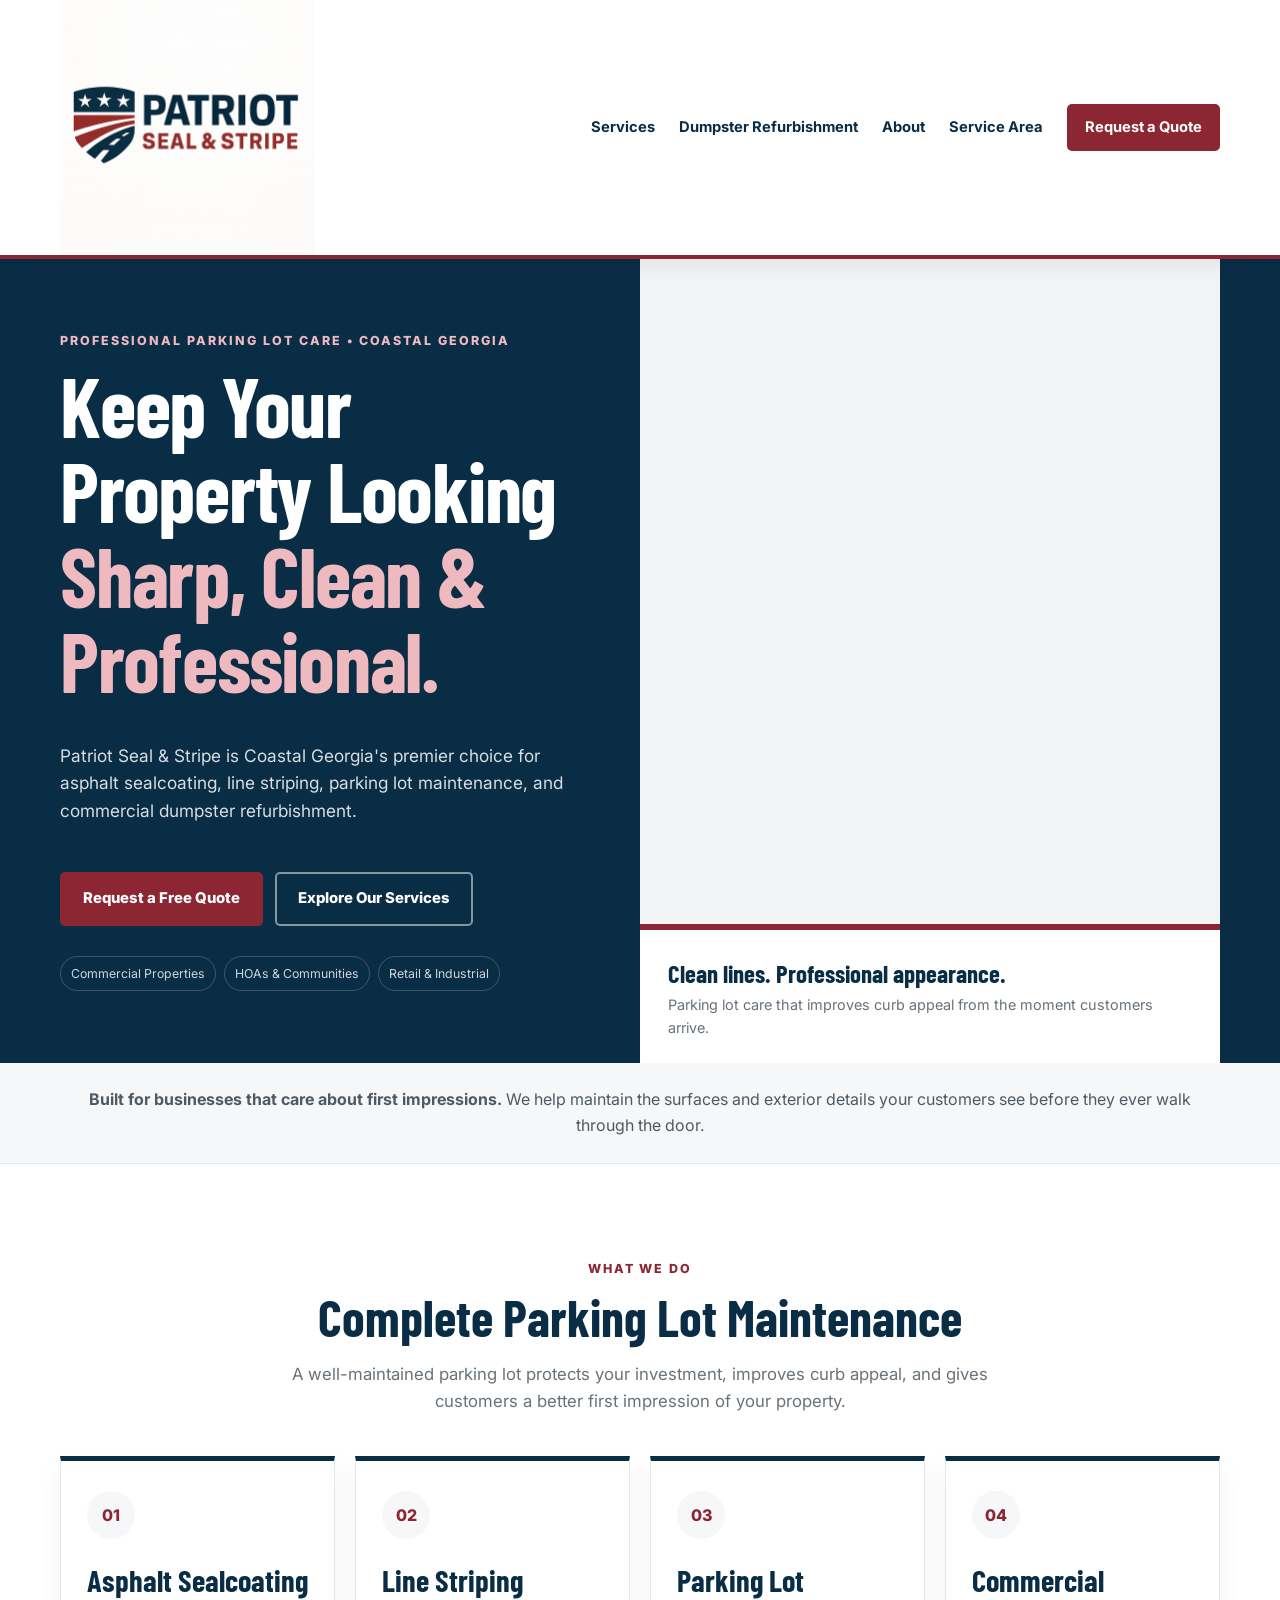
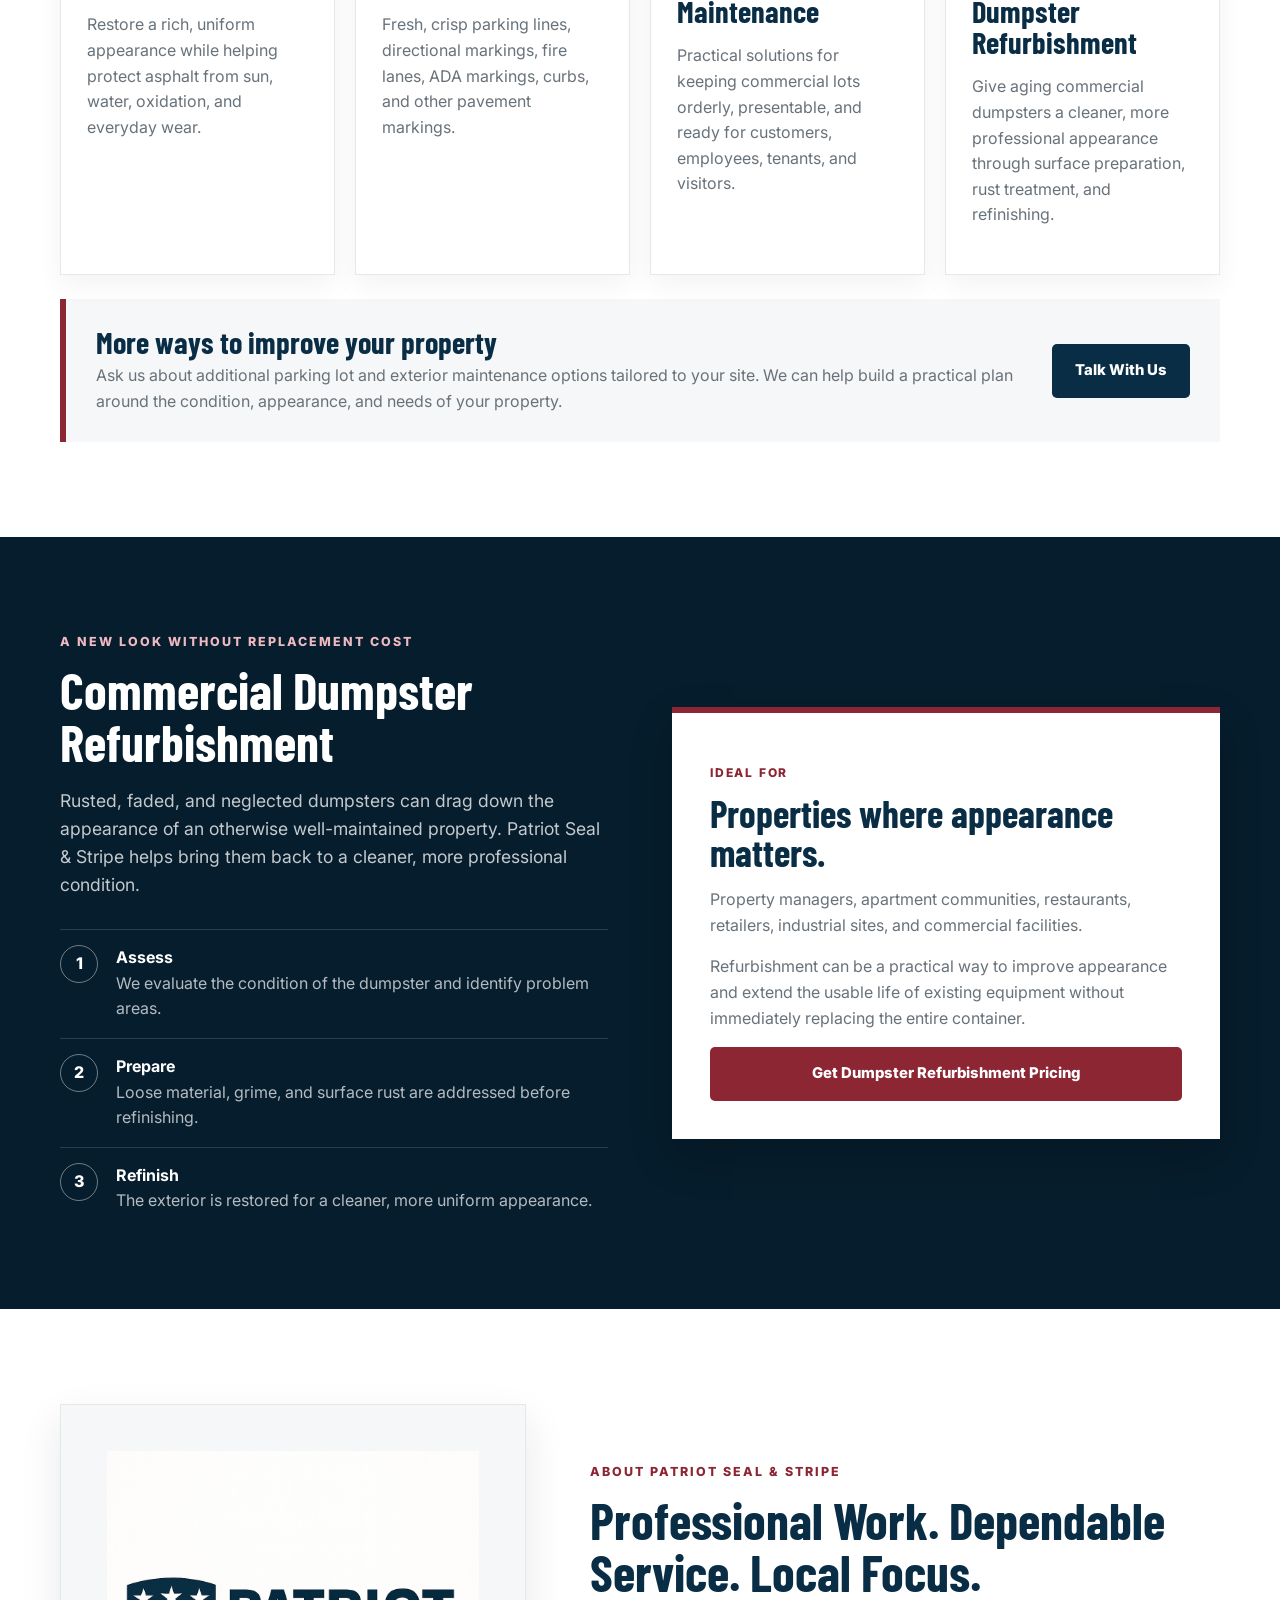
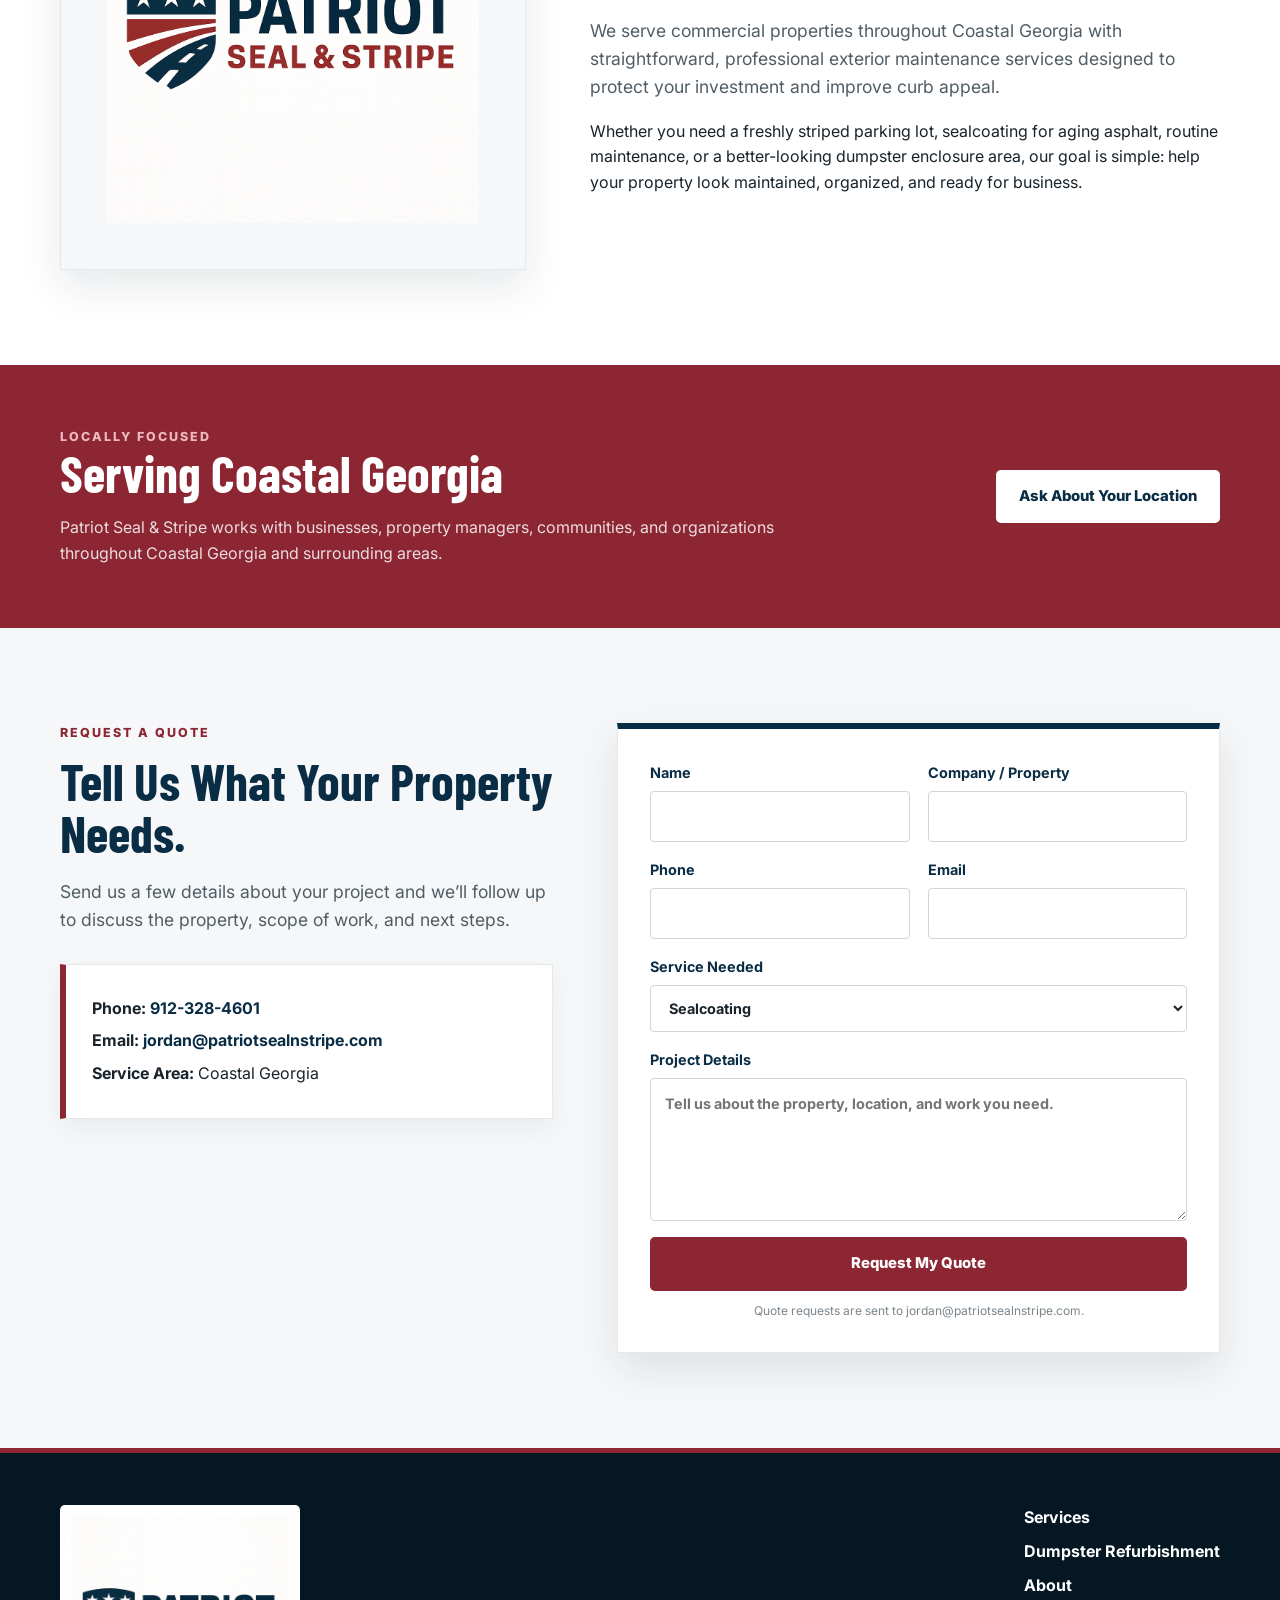
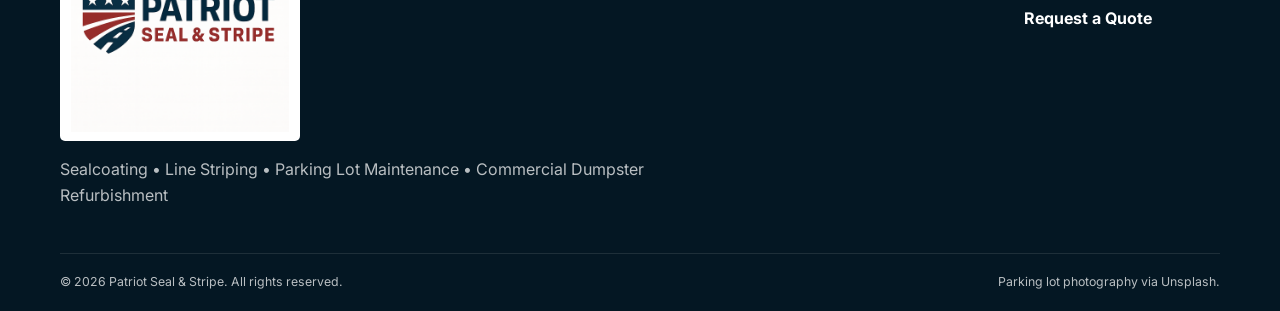
==== commit 62430cef: "Add files via upload" ====
--- a/index.html
+++ b/index.html
@@ -4,12 +4,10 @@
   <meta charset="UTF-8">
   <meta name="viewport" content="width=device-width, initial-scale=1.0">
   <meta name="description" content="Patriot Seal & Stripe provides asphalt sealcoating, line striping, parking lot maintenance, and commercial dumpster refurbishment throughout Coastal Georgia.">
-  <meta name="theme-color" content="#071f33">
-
+  <meta name="theme-color" content="#0a2d46">
   <title>Patriot Seal & Stripe | Coastal Georgia Parking Lot Maintenance</title>
 
   <link rel="canonical" href="https://patriotsealnstripe.com/">
-
   <meta property="og:title" content="Patriot Seal & Stripe | Coastal Georgia Parking Lot Maintenance">
   <meta property="og:description" content="Sealcoating, line striping, parking lot maintenance, and commercial dumpster refurbishment throughout Coastal Georgia.">
   <meta property="og:url" content="https://patriotsealnstripe.com/">
@@ -18,17 +16,14 @@
   <link rel="preconnect" href="https://fonts.googleapis.com">
   <link rel="preconnect" href="https://fonts.gstatic.com" crossorigin>
   <link rel="preconnect" href="https://images.unsplash.com">
-  <link href="https://fonts.googleapis.com/css2?family=Barlow+Condensed:wght@600;700;800&family=Inter:wght@400;500;600;700;800&display=swap" rel="stylesheet">
+  <link href="https://fonts.googleapis.com/css2?family=Barlow+Condensed:wght@600;700&family=Inter:wght@400;500;600;700&display=swap" rel="stylesheet">
   <link rel="stylesheet" href="styles.css">
 </head>
 <body>
-
   <header class="site-header">
-    <div class="container nav-shell">
+    <div class="container nav-wrap">
       <a class="brand" href="#top" aria-label="Patriot Seal & Stripe home">
-        <span class="brand-box">
-          <img src="patriot-seal-stripe-logo.png" alt="Patriot Seal & Stripe">
-        </span>
+        <img src="patriot-seal-stripe-logo.png" alt="Patriot Seal & Stripe">
       </a>
 
       <button class="menu-toggle" aria-label="Open navigation" aria-expanded="false">
@@ -40,20 +35,14 @@
         <a href="#dumpsters">Dumpster Refurbishment</a>
         <a href="#about">About</a>
         <a href="#service-area">Service Area</a>
-        <a class="nav-phone" href="tel:+19123284601">912-328-4601</a>
         <a class="nav-cta" href="#quote">Request a Quote</a>
       </nav>
     </div>
   </header>
 
   <main id="top">
-
     <section class="hero">
-      <div class="hero-photo" aria-hidden="true"></div>
-      <div class="hero-wash" aria-hidden="true"></div>
-      <div class="hero-accent" aria-hidden="true"></div>
-
-      <div class="container hero-inner">
+      <div class="container hero-grid">
         <div class="hero-copy">
           <p class="eyebrow light">Professional Parking Lot Care • Coastal Georgia</p>
           <h1>Keep Your Property Looking <span>Sharp, Clean & Professional.</span></h1>
@@ -67,40 +56,37 @@
             <a class="btn btn-outline" href="#services">Explore Our Services</a>
           </div>
 
-          <div class="hero-proof">
-            <div>
-              <strong>Coastal Georgia</strong>
-              <span>Locally focused service</span>
-            </div>
-            <div>
-              <strong>Commercial Properties</strong>
-              <span>Professional exterior care</span>
-            </div>
-            <div>
-              <strong>Property Maintenance</strong>
-              <span>One company, multiple solutions</span>
-            </div>
-          </div>
-        </div>
-      </div>
-
-      <div class="hero-bottom-band">
-        <div class="container hero-band-inner">
+          <div class="hero-tags">
+            <span>Commercial Properties</span>
+            <span>HOAs & Communities</span>
+            <span>Retail & Industrial</span>
+          </div>
+        </div>
+
+        <div class="hero-photo-card">
+          <div class="hero-photo" aria-label="Freshly striped parking lot"></div>
+          <div class="hero-photo-caption">
+            <strong>Clean lines. Professional appearance.</strong>
+            <span>Parking lot care that improves curb appeal from the moment customers arrive.</span>
+          </div>
+        </div>
+      </div>
+    </section>
+
+    <section class="intro-strip">
+      <div class="container">
+        <p>
           <strong>Built for businesses that care about first impressions.</strong>
-          <span>We help maintain the surfaces and exterior details your customers see before they ever walk through the door.</span>
-        </div>
-      </div>
-    </section>
-
-    <section class="section services-section" id="services">
+          We help maintain the surfaces and exterior details your customers see before they ever walk through the door.
+        </p>
+      </div>
+    </section>
+
+    <section class="section" id="services">
       <div class="container">
-        <div class="section-topline"></div>
-
-        <div class="section-heading split-heading">
-          <div>
-            <p class="eyebrow">What We Do</p>
-            <h2>Complete Parking Lot Maintenance</h2>
-          </div>
+        <div class="section-heading centered-heading">
+          <p class="eyebrow">What We Do</p>
+          <h2>Complete Parking Lot Maintenance</h2>
           <p>
             A well-maintained parking lot protects your investment, improves curb appeal, and gives customers
             a better first impression of your property.
@@ -109,48 +95,43 @@
 
         <div class="service-grid">
           <article class="service-card">
-            <div class="service-number">01</div>
+            <div class="icon">01</div>
             <h3>Asphalt Sealcoating</h3>
             <p>
               Restore a rich, uniform appearance while helping protect asphalt from sun, water, oxidation,
               and everyday wear.
             </p>
-            <span class="service-rule"></span>
           </article>
 
           <article class="service-card">
-            <div class="service-number">02</div>
+            <div class="icon">02</div>
             <h3>Line Striping</h3>
             <p>
               Fresh, crisp parking lines, directional markings, fire lanes, ADA markings, curbs,
               and other pavement markings.
             </p>
-            <span class="service-rule"></span>
           </article>
 
           <article class="service-card">
-            <div class="service-number">03</div>
+            <div class="icon">03</div>
             <h3>Parking Lot Maintenance</h3>
             <p>
               Practical solutions for keeping commercial lots orderly, presentable, and ready for customers,
               employees, tenants, and visitors.
             </p>
-            <span class="service-rule"></span>
           </article>
 
-          <article class="service-card feature-service">
-            <div class="service-number">04</div>
+          <article class="service-card">
+            <div class="icon">04</div>
             <h3>Commercial Dumpster Refurbishment</h3>
             <p>
               Give aging commercial dumpsters a cleaner, more professional appearance through surface preparation,
               rust treatment, and refinishing.
             </p>
-            <span class="service-rule"></span>
           </article>
         </div>
 
-        <div class="maintenance-banner">
-          <div class="maintenance-icon">PSS</div>
+        <div class="more-services">
           <div>
             <h3>More ways to improve your property</h3>
             <p>
@@ -163,54 +144,27 @@
       </div>
     </section>
 
-    <section class="stripe-photo-section" aria-label="Fresh parking lot striping">
-      <div class="container stripe-photo-copy">
-        <p class="eyebrow light">Clean Lines. Strong First Impressions.</p>
-        <h2>Fresh pavement markings make a property look cared for.</h2>
-      </div>
-    </section>
-
-    <section class="section dumpster-section" id="dumpsters">
-      <div class="container dumpster-grid">
-        <div class="dumpster-copy">
+    <section class="section dark-section" id="dumpsters">
+      <div class="container split">
+        <div>
           <p class="eyebrow light">A New Look Without Replacement Cost</p>
           <h2>Commercial Dumpster Refurbishment</h2>
-          <p class="lead-light">
+          <p class="lead">
             Rusted, faded, and neglected dumpsters can drag down the appearance of an otherwise well-maintained property.
             Patriot Seal & Stripe helps bring them back to a cleaner, more professional condition.
           </p>
 
           <div class="process">
-            <div class="process-step">
-              <span>1</span>
-              <div>
-                <h3>Assess</h3>
-                <p>We evaluate the condition of the dumpster and identify problem areas.</p>
-              </div>
-            </div>
-
-            <div class="process-step">
-              <span>2</span>
-              <div>
-                <h3>Prepare</h3>
-                <p>Loose material, grime, and surface rust are addressed before refinishing.</p>
-              </div>
-            </div>
-
-            <div class="process-step">
-              <span>3</span>
-              <div>
-                <h3>Refinish</h3>
-                <p>The exterior is restored for a cleaner, more uniform appearance.</p>
-              </div>
-            </div>
-          </div>
-        </div>
-
-        <aside class="dumpster-card">
+            <div><span>1</span><p><strong>Assess</strong><br>We evaluate the condition of the dumpster and identify problem areas.</p></div>
+            <div><span>2</span><p><strong>Prepare</strong><br>Loose material, grime, and surface rust are addressed before refinishing.</p></div>
+            <div><span>3</span><p><strong>Refinish</strong><br>The exterior is restored for a cleaner, more uniform appearance.</p></div>
+          </div>
+        </div>
+
+        <div class="feature-panel">
           <p class="mini-label">Ideal For</p>
           <h3>Properties where appearance matters.</h3>
-          <p class="ideal-list">
+          <p>
             Property managers, apartment communities, restaurants, retailers, industrial sites, and commercial facilities.
           </p>
           <p>
@@ -218,27 +172,20 @@
             without immediately replacing the entire container.
           </p>
           <a class="btn btn-maroon full-width" href="#quote">Get Dumpster Refurbishment Pricing</a>
-        </aside>
-      </div>
-    </section>
-
-    <section class="section about-section" id="about">
-      <div class="container about-grid">
-        <div class="about-logo-panel">
-          <div class="logo-frame">
-            <img src="patriot-seal-stripe-logo.png" alt="Patriot Seal & Stripe logo">
-          </div>
-          <div class="about-tag">
-            <strong>Professional.</strong>
-            <strong>Dependable.</strong>
-            <strong>Local.</strong>
-          </div>
-        </div>
-
-        <div class="about-copy">
+        </div>
+      </div>
+    </section>
+
+    <section class="section" id="about">
+      <div class="container split about-grid">
+        <div class="about-mark">
+          <img src="patriot-seal-stripe-logo.png" alt="Patriot Seal & Stripe logo">
+        </div>
+
+        <div>
           <p class="eyebrow">About Patriot Seal & Stripe</p>
           <h2>Professional Work. Dependable Service. Local Focus.</h2>
-          <p class="lead-dark">
+          <p class="lead dark">
             We serve commercial properties throughout Coastal Georgia with straightforward,
             professional exterior maintenance services designed to protect your investment and improve curb appeal.
           </p>
@@ -261,37 +208,24 @@
             throughout Coastal Georgia and surrounding areas.
           </p>
         </div>
-
-        <div class="service-area-actions">
-          <a class="btn btn-white" href="#quote">Ask About Your Location</a>
-          <a class="service-phone" href="tel:+19123284601">912-328-4601</a>
-        </div>
+        <a class="btn btn-white" href="#quote">Ask About Your Location</a>
       </div>
     </section>
 
     <section class="section quote-section" id="quote">
       <div class="container quote-grid">
-        <div class="quote-copy">
+        <div>
           <p class="eyebrow">Request a Quote</p>
           <h2>Tell Us What Your Property Needs.</h2>
-          <p class="lead-dark">
+          <p class="lead dark">
             Send us a few details about your project and we’ll follow up to discuss the property,
             scope of work, and next steps.
           </p>
 
           <div class="contact-card">
-            <div>
-              <span class="contact-label">Phone</span>
-              <a href="tel:+19123284601">912-328-4601</a>
-            </div>
-            <div>
-              <span class="contact-label">Email</span>
-              <a href="mailto:jordan@patriotsealnstripe.com">jordan@patriotsealnstripe.com</a>
-            </div>
-            <div>
-              <span class="contact-label">Service Area</span>
-              <strong>Coastal Georgia</strong>
-            </div>
+            <p><strong>Phone:</strong> <a href="tel:+19123284601">912-328-4601</a></p>
+            <p><strong>Email:</strong> <a href="mailto:jordan@patriotsealnstripe.com">jordan@patriotsealnstripe.com</a></p>
+            <p><strong>Service Area:</strong> Coastal Georgia</p>
           </div>
         </div>
 
@@ -347,8 +281,8 @@
 
   <footer>
     <div class="container footer-grid">
-      <div class="footer-brand">
-        <div class="footer-logo-box">
+      <div>
+        <div class="footer-logo-wrap">
           <img src="patriot-seal-stripe-logo.png" alt="Patriot Seal & Stripe">
         </div>
         <p>Sealcoating • Line Striping • Parking Lot Maintenance • Commercial Dumpster Refurbishment</p>
@@ -360,17 +294,11 @@
         <a href="#about">About</a>
         <a href="#quote">Request a Quote</a>
       </div>
-
-      <div class="footer-contact">
-        <a href="tel:+19123284601">912-328-4601</a>
-        <a href="mailto:jordan@patriotsealnstripe.com">jordan@patriotsealnstripe.com</a>
-        <span>Coastal Georgia</span>
-      </div>
     </div>
 
-    <div class="container footer-bottom">
+    <div class="container copyright">
       <p>© <span id="year"></span> Patriot Seal & Stripe. All rights reserved.</p>
-      <p class="photo-credit">Parking lot photography by Ingo Zöll via Unsplash.</p>
+      <p>Parking lot photography via Unsplash.</p>
     </div>
   </footer>
 
--- a/styles.css
+++ b/styles.css
@@ -1,19 +1,14 @@
-\
 :root {
-  --navy: #071f33;
-  --navy-2: #0b304a;
-  --navy-3: #124663;
-  --maroon: #8f1f2c;
-  --maroon-dark: #67151f;
-  --maroon-light: #b13a47;
+  --navy: #0a2d46;
+  --navy-dark: #061d2d;
+  --maroon: #8c2633;
+  --maroon-dark: #6b1b26;
   --white: #ffffff;
-  --off-white: #f7f7f5;
-  --warm-gray: #eceae6;
-  --steel: #69737b;
-  --ink: #17212a;
-  --border: rgba(7, 31, 51, 0.14);
-  --shadow: 0 22px 54px rgba(7, 31, 51, 0.12);
-  --hero-image: url("https://images.unsplash.com/photo-1772369612500-e1643da23e8e?auto=format&fit=crop&fm=jpg&ixid=M3wxMjA3fDB8MHxwaG90by1wYWdlfHx8fGVufDB8fHx8fA%3D%3D&ixlib=rb-4.1.0&q=80&w=2400");
+  --off-white: #f6f7f8;
+  --light-gray: #e5e8eb;
+  --mid-gray: #68727a;
+  --text: #18232b;
+  --shadow: 0 16px 38px rgba(6, 29, 45, 0.10);
 }
 
 * {
@@ -27,9 +22,9 @@
 body {
   margin: 0;
   font-family: "Inter", Arial, sans-serif;
-  color: var(--ink);
+  color: var(--text);
   background: var(--white);
-  line-height: 1.62;
+  line-height: 1.6;
 }
 
 img {
@@ -41,228 +36,194 @@
   color: inherit;
 }
 
-button,
-input,
-select,
-textarea {
-  font: inherit;
-}
-
 .container {
-  width: min(1180px, calc(100% - 40px));
-  margin-inline: auto;
+  width: min(1160px, calc(100% - 40px));
+  margin: 0 auto;
 }
 
 .site-header {
   position: sticky;
   top: 0;
   z-index: 1000;
-  background: rgba(7, 31, 51, 0.97);
-  border-bottom: 3px solid var(--maroon);
-  backdrop-filter: blur(12px);
-  box-shadow: 0 6px 24px rgba(0,0,0,.12);
-}
-
-.nav-shell {
-  min-height: 92px;
+  background: rgba(255,255,255,.97);
+  border-bottom: 4px solid var(--maroon);
+  box-shadow: 0 5px 20px rgba(6,29,45,.08);
+}
+
+.nav-wrap {
+  min-height: 88px;
   display: flex;
   align-items: center;
   justify-content: space-between;
   gap: 30px;
 }
 
-.brand {
-  text-decoration: none;
-  flex: 0 0 auto;
-}
-
-.brand-box {
-  display: inline-flex;
+.brand img {
+  width: 255px;
+}
+
+.main-nav {
+  display: flex;
   align-items: center;
-  background: white;
-  padding: 8px 14px;
-  border-radius: 7px;
-  box-shadow: 0 8px 18px rgba(0,0,0,.12);
-}
-
-.brand-box img {
-  width: 245px;
-}
-
-.main-nav {
-  display: flex;
-  align-items: center;
-  gap: 22px;
+  gap: 24px;
 }
 
 .main-nav a {
   text-decoration: none;
-  color: rgba(255,255,255,.88);
-  font-size: .9rem;
+  color: var(--navy);
   font-weight: 700;
+  font-size: .92rem;
 }
 
 .main-nav a:hover {
-  color: white;
-}
-
-.nav-phone {
-  color: white !important;
+  color: var(--maroon);
 }
 
 .nav-cta {
   background: var(--maroon);
   color: white !important;
-  padding: 12px 17px;
+  padding: 12px 18px;
   border-radius: 5px;
-}
-
-.nav-cta:hover {
-  background: var(--maroon-light);
 }
 
 .menu-toggle {
   display: none;
-  padding: 7px;
   border: 0;
   background: transparent;
+  padding: 8px;
 }
 
 .menu-toggle span {
   display: block;
-  width: 27px;
+  width: 26px;
   height: 3px;
+  margin: 5px 0;
+  background: var(--navy);
+}
+
+.hero {
+  background: var(--navy);
+  color: white;
+}
+
+.hero-grid {
+  display: grid;
+  grid-template-columns: 1fr 1fr;
+  min-height: 640px;
+  align-items: stretch;
+}
+
+.hero-copy {
+  display: flex;
+  flex-direction: column;
+  justify-content: center;
+  padding: 72px 58px 72px 0;
+}
+
+.hero-photo-card {
+  display: flex;
+  flex-direction: column;
   background: white;
-  margin: 5px 0;
-}
-
-.hero {
-  position: relative;
-  min-height: 720px;
-  overflow: hidden;
-  background: var(--navy);
-  color: white;
+  color: var(--text);
+}
+
+.hero-photo {
+  flex: 1;
+  min-height: 480px;
+  background:
+    linear-gradient(rgba(6,29,45,.05), rgba(6,29,45,.05)),
+    url("https://images.unsplash.com/photo-1772369612500-e1643da23e8e?auto=format&fit=crop&fm=jpg&ixlib=rb-4.1.0&q=82&w=1800");
+  background-size: cover;
+  background-position: center;
+}
+
+.hero-photo-caption {
+  min-height: 118px;
   display: flex;
   flex-direction: column;
-}
-
-.hero-photo {
-  position: absolute;
-  inset: 0;
-  background-image: var(--hero-image);
-  background-size: cover;
-  background-position: center 58%;
-  transform: scale(1.02);
-}
-
-.hero-wash {
-  position: absolute;
-  inset: 0;
-  background:
-    linear-gradient(90deg, rgba(7,31,51,.98) 0%, rgba(7,31,51,.93) 38%, rgba(7,31,51,.62) 66%, rgba(7,31,51,.18) 100%),
-    linear-gradient(0deg, rgba(7,31,51,.30), rgba(7,31,51,.05));
-}
-
-.hero-accent {
-  position: absolute;
-  width: 45%;
-  min-width: 520px;
-  height: 155%;
-  top: -25%;
-  left: -31%;
-  background: rgba(143,31,44,.92);
-  transform: rotate(12deg);
-  box-shadow: 25px 0 60px rgba(0,0,0,.18);
-}
-
-.hero-inner {
-  position: relative;
-  z-index: 3;
-  flex: 1;
-  display: flex;
-  align-items: center;
-  padding-top: 85px;
-  padding-bottom: 110px;
-}
-
-.hero-copy {
-  width: min(780px, 72%);
+  justify-content: center;
+  padding: 24px 28px;
+  border-top: 6px solid var(--maroon);
+}
+
+.hero-photo-caption strong {
+  color: var(--navy);
+  font-family: "Barlow Condensed", Arial, sans-serif;
+  font-size: 1.55rem;
+}
+
+.hero-photo-caption span {
+  color: var(--mid-gray);
+  font-size: .9rem;
 }
 
 .eyebrow {
   margin: 0 0 12px;
   text-transform: uppercase;
-  letter-spacing: .18em;
-  font-size: .77rem;
+  letter-spacing: .16em;
+  font-size: .78rem;
   font-weight: 800;
   color: var(--maroon);
 }
 
 .eyebrow.light {
-  color: #f0b4ba;
-}
-
-h1,
-h2,
+  color: #efb9c0;
+}
+
+h1, h2, h3 {
+  font-family: "Barlow Condensed", Arial, sans-serif;
+  line-height: 1.02;
+  margin-top: 0;
+}
+
+h1 {
+  font-size: clamp(3.8rem, 6.5vw, 6.2rem);
+  margin-bottom: 22px;
+  letter-spacing: -.015em;
+}
+
+h1 span {
+  color: #efb9c0;
+}
+
+h2 {
+  font-size: clamp(2.6rem, 4vw, 4rem);
+  margin-bottom: 18px;
+  color: var(--navy);
+}
+
 h3 {
-  font-family: "Barlow Condensed", Arial, sans-serif;
-  margin-top: 0;
-  line-height: .98;
-}
-
-h1 {
-  margin-bottom: 24px;
-  font-size: clamp(3.9rem, 7.3vw, 6.9rem);
-  letter-spacing: -.02em;
-  text-transform: uppercase;
-}
-
-h1 span {
-  display: block;
-  color: white;
-}
-
-h2 {
-  margin-bottom: 20px;
-  font-size: clamp(2.8rem, 4.7vw, 4.6rem);
+  font-size: 1.9rem;
+  margin-bottom: 10px;
   color: var(--navy);
-  text-transform: uppercase;
-  letter-spacing: -.01em;
-}
-
-h3 {
-  margin-bottom: 12px;
-  font-size: 2rem;
-  color: var(--navy);
 }
 
 .hero-text {
-  max-width: 710px;
-  margin: 0;
-  color: rgba(255,255,255,.87);
-  font-size: 1.14rem;
+  max-width: 650px;
+  color: rgba(255,255,255,.84);
+  font-size: 1.08rem;
 }
 
 .hero-actions {
   display: flex;
   flex-wrap: wrap;
-  gap: 13px;
-  margin-top: 32px;
+  gap: 12px;
+  margin-top: 30px;
 }
 
 .btn {
   display: inline-flex;
   align-items: center;
   justify-content: center;
-  min-height: 48px;
-  padding: 13px 22px;
+  padding: 13px 21px;
+  border-radius: 5px;
   border: 2px solid transparent;
-  border-radius: 5px;
+  font: inherit;
+  font-weight: 800;
+  font-size: .93rem;
   text-decoration: none;
-  font-weight: 800;
-  font-size: .94rem;
   cursor: pointer;
-  transition: transform .18s ease, background .18s ease, border-color .18s ease;
+  transition: .2s ease;
 }
 
 .btn:hover {
@@ -275,17 +236,13 @@
 }
 
 .btn-maroon:hover {
-  background: var(--maroon-light);
+  background: var(--maroon-dark);
 }
 
 .btn-outline {
-  background: rgba(255,255,255,.06);
-  border-color: rgba(255,255,255,.58);
-  color: white;
-}
-
-.btn-outline:hover {
-  background: rgba(255,255,255,.14);
+  color: white;
+  border-color: rgba(255,255,255,.5);
+  background: transparent;
 }
 
 .btn-navy {
@@ -298,492 +255,257 @@
   color: var(--navy);
 }
 
+.hero-tags {
+  display: flex;
+  flex-wrap: wrap;
+  gap: 8px;
+  margin-top: 30px;
+}
+
+.hero-tags span {
+  padding: 7px 10px;
+  border: 1px solid rgba(255,255,255,.2);
+  border-radius: 999px;
+  color: rgba(255,255,255,.8);
+  font-size: .77rem;
+}
+
+.intro-strip {
+  padding: 24px 0;
+  border-bottom: 1px solid var(--light-gray);
+  background: var(--off-white);
+}
+
+.intro-strip p {
+  margin: 0;
+  text-align: center;
+  color: #4f5961;
+}
+
+.section {
+  padding: 95px 0;
+}
+
+.centered-heading {
+  max-width: 760px;
+  margin: 0 auto 42px;
+  text-align: center;
+}
+
+.centered-heading p:last-child {
+  color: var(--mid-gray);
+  font-size: 1.05rem;
+}
+
+.service-grid {
+  display: grid;
+  grid-template-columns: repeat(4, 1fr);
+  gap: 20px;
+  align-items: stretch;
+}
+
+.service-card {
+  min-height: 330px;
+  padding: 30px 26px;
+  border: 1px solid var(--light-gray);
+  border-top: 5px solid var(--navy);
+  background: white;
+  box-shadow: 0 10px 26px rgba(6,29,45,.05);
+}
+
+.service-card .icon {
+  width: 48px;
+  height: 48px;
+  margin-bottom: 26px;
+  display: grid;
+  place-items: center;
+  border-radius: 50%;
+  background: var(--off-white);
+  color: var(--maroon);
+  font-weight: 800;
+}
+
+.service-card p {
+  color: var(--mid-gray);
+}
+
+.more-services {
+  margin-top: 24px;
+  display: grid;
+  grid-template-columns: 1fr auto;
+  gap: 30px;
+  align-items: center;
+  padding: 28px 30px;
+  background: var(--off-white);
+  border-left: 6px solid var(--maroon);
+}
+
+.more-services h3 {
+  margin-bottom: 5px;
+}
+
+.more-services p {
+  margin: 0;
+  color: var(--mid-gray);
+}
+
+.dark-section {
+  background: var(--navy-dark);
+  color: white;
+}
+
+.dark-section h2 {
+  color: white;
+}
+
+.split {
+  display: grid;
+  grid-template-columns: 1fr 1fr;
+  gap: 64px;
+  align-items: center;
+}
+
+.lead {
+  color: rgba(255,255,255,.76);
+  font-size: 1.1rem;
+}
+
+.lead.dark {
+  color: #515d65;
+}
+
+.process {
+  display: grid;
+  gap: 16px;
+  margin-top: 30px;
+}
+
+.process > div {
+  display: grid;
+  grid-template-columns: 42px 1fr;
+  gap: 14px;
+  align-items: start;
+  padding-top: 15px;
+  border-top: 1px solid rgba(255,255,255,.14);
+}
+
+.process span {
+  width: 38px;
+  height: 38px;
+  display: grid;
+  place-items: center;
+  border: 1px solid rgba(255,255,255,.42);
+  border-radius: 50%;
+  color: white;
+  font-weight: 800;
+}
+
+.process p {
+  margin: 0;
+  color: rgba(255,255,255,.7);
+}
+
+.process strong {
+  color: white;
+}
+
+.feature-panel {
+  padding: 38px;
+  background: white;
+  color: var(--text);
+  border-top: 6px solid var(--maroon);
+  box-shadow: 0 18px 40px rgba(0,0,0,.18);
+}
+
+.feature-panel h3 {
+  font-size: 2.35rem;
+}
+
+.feature-panel p {
+  color: var(--mid-gray);
+}
+
+.mini-label {
+  color: var(--maroon) !important;
+  text-transform: uppercase;
+  font-size: .75rem;
+  font-weight: 800;
+  letter-spacing: .15em;
+}
+
 .full-width {
   width: 100%;
 }
 
-.hero-proof {
-  display: grid;
-  grid-template-columns: repeat(3, 1fr);
-  gap: 0;
-  margin-top: 44px;
+.about-grid {
+  grid-template-columns: .85fr 1.15fr;
+}
+
+.about-mark {
+  padding: 46px;
+  background: var(--off-white);
+  border: 1px solid var(--light-gray);
+  box-shadow: var(--shadow);
+}
+
+.service-area {
+  padding: 62px 0;
+  background: var(--maroon);
+  color: white;
+}
+
+.service-area-inner {
+  display: flex;
+  justify-content: space-between;
+  align-items: center;
+  gap: 40px;
+}
+
+.service-area h2 {
+  color: white;
+  margin-bottom: 8px;
+}
+
+.service-area p {
   max-width: 760px;
-  border-top: 1px solid rgba(255,255,255,.24);
-  border-bottom: 1px solid rgba(255,255,255,.24);
-}
-
-.hero-proof > div {
-  padding: 17px 18px 17px 0;
-}
-
-.hero-proof > div + div {
-  padding-left: 18px;
-  border-left: 1px solid rgba(255,255,255,.24);
-}
-
-.hero-proof strong,
-.hero-proof span {
-  display: block;
-}
-
-.hero-proof strong {
-  font-family: "Barlow Condensed", Arial, sans-serif;
-  font-size: 1.35rem;
-  text-transform: uppercase;
-}
-
-.hero-proof span {
-  color: rgba(255,255,255,.68);
-  font-size: .79rem;
-}
-
-.hero-bottom-band {
-  position: relative;
-  z-index: 4;
-  background: var(--maroon);
-  border-top: 1px solid rgba(255,255,255,.12);
-}
-
-.hero-band-inner {
-  min-height: 78px;
-  display: flex;
-  align-items: center;
-  gap: 22px;
-  color: white;
-}
-
-.hero-band-inner strong {
-  flex: 0 0 auto;
-  font-family: "Barlow Condensed", Arial, sans-serif;
-  font-size: 1.35rem;
-  text-transform: uppercase;
-}
-
-.hero-band-inner span {
-  color: rgba(255,255,255,.82);
-}
-
-.section {
-  padding: 105px 0;
-}
-
-.services-section {
-  background:
-    linear-gradient(90deg, rgba(143,31,44,.035), transparent 34%),
-    var(--white);
-}
-
-.section-topline {
-  width: 88px;
-  height: 6px;
-  background: var(--maroon);
-  margin-bottom: 28px;
-}
-
-.split-heading {
-  display: grid;
-  grid-template-columns: 1.05fr .95fr;
-  gap: 70px;
-  align-items: end;
-  margin-bottom: 48px;
-}
-
-.split-heading p:last-child {
-  margin: 0 0 9px;
-  color: var(--steel);
-  font-size: 1.06rem;
-}
-
-.service-grid {
-  display: grid;
-  grid-template-columns: repeat(4, 1fr);
-  gap: 18px;
-}
-
-.service-card {
-  position: relative;
-  min-height: 340px;
-  padding: 31px 27px 28px;
-  border: 1px solid var(--border);
+  margin-bottom: 0;
+  color: rgba(255,255,255,.84);
+}
+
+.quote-section {
+  background: var(--off-white);
+}
+
+.quote-grid {
+  display: grid;
+  grid-template-columns: .9fr 1.1fr;
+  gap: 64px;
+}
+
+.contact-card {
+  margin-top: 30px;
+  padding: 24px 26px;
   background: white;
-  box-shadow: 0 12px 32px rgba(7,31,51,.055);
-  overflow: hidden;
-}
-
-.service-card::after {
-  content: "";
-  position: absolute;
-  width: 120px;
-  height: 120px;
-  top: -72px;
-  right: -72px;
-  border: 25px solid rgba(7,31,51,.035);
-  border-radius: 50%;
-}
-
-.service-number {
-  font-family: "Barlow Condensed", Arial, sans-serif;
-  font-size: 3.1rem;
-  font-weight: 800;
-  line-height: 1;
-  color: rgba(7,31,51,.16);
-  margin-bottom: 40px;
-}
-
-.service-card h3 {
-  font-size: 2.05rem;
-}
-
-.service-card p {
-  color: var(--steel);
-  margin-bottom: 24px;
-}
-
-.service-rule {
-  display: block;
-  position: absolute;
-  left: 27px;
-  bottom: 27px;
-  width: 46px;
-  height: 4px;
-  background: var(--maroon);
-}
-
-.feature-service {
-  background: var(--navy);
-  border-color: var(--navy);
-}
-
-.feature-service h3,
-.feature-service p {
-  color: white;
-}
-
-.feature-service p {
-  color: rgba(255,255,255,.74);
-}
-
-.feature-service .service-number {
-  color: rgba(255,255,255,.16);
-}
-
-.feature-service .service-rule {
-  background: var(--maroon-light);
-}
-
-.maintenance-banner {
-  margin-top: 28px;
-  display: grid;
-  grid-template-columns: auto 1fr auto;
-  gap: 24px;
-  align-items: center;
-  padding: 30px 32px;
-  background: var(--off-white);
-  border-left: 7px solid var(--maroon);
-}
-
-.maintenance-icon {
-  width: 62px;
-  height: 62px;
-  border: 2px solid var(--navy);
-  display: grid;
-  place-items: center;
+  border: 1px solid var(--light-gray);
+  border-left: 6px solid var(--maroon);
+  box-shadow: 0 10px 24px rgba(6,29,45,.05);
+}
+
+.contact-card p {
+  margin: 7px 0;
+}
+
+.contact-card a {
   color: var(--navy);
-  font-family: "Barlow Condensed", Arial, sans-serif;
-  font-weight: 800;
-  font-size: 1.3rem;
-}
-
-.maintenance-banner h3 {
-  margin-bottom: 3px;
-}
-
-.maintenance-banner p {
-  margin: 0;
-  color: var(--steel);
-}
-
-.stripe-photo-section {
-  min-height: 390px;
-  display: flex;
-  align-items: end;
-  background:
-    linear-gradient(90deg, rgba(7,31,51,.87), rgba(7,31,51,.25)),
-    var(--hero-image);
-  background-size: cover;
-  background-position: center 68%;
-  color: white;
-}
-
-.stripe-photo-copy {
-  padding-top: 90px;
-  padding-bottom: 60px;
-}
-
-.stripe-photo-copy h2 {
-  max-width: 760px;
-  color: white;
-  margin-bottom: 0;
-}
-
-.dumpster-section {
-  position: relative;
-  background: var(--navy);
-  color: white;
-  overflow: hidden;
-}
-
-.dumpster-section::before {
-  content: "";
-  position: absolute;
-  inset: 0 auto 0 0;
-  width: 11px;
-  background: var(--maroon);
-}
-
-.dumpster-section::after {
-  content: "";
-  position: absolute;
-  right: -180px;
-  top: -180px;
-  width: 480px;
-  height: 480px;
-  border: 70px solid rgba(255,255,255,.025);
-  border-radius: 50%;
-}
-
-.dumpster-grid {
-  position: relative;
-  z-index: 2;
-  display: grid;
-  grid-template-columns: 1.08fr .92fr;
-  gap: 72px;
-  align-items: center;
-}
-
-.dumpster-section h2 {
-  color: white;
-}
-
-.lead-light {
-  color: rgba(255,255,255,.76);
-  font-size: 1.12rem;
-}
-
-.process {
-  display: grid;
-  gap: 17px;
-  margin-top: 34px;
-}
-
-.process-step {
-  display: grid;
-  grid-template-columns: 52px 1fr;
-  gap: 16px;
-  align-items: start;
-  padding-top: 15px;
-  border-top: 1px solid rgba(255,255,255,.15);
-}
-
-.process-step > span {
-  width: 42px;
-  height: 42px;
-  display: grid;
-  place-items: center;
-  border: 2px solid var(--maroon-light);
-  color: white;
-  font-weight: 800;
-}
-
-.process-step h3 {
-  color: white;
-  margin-bottom: 4px;
-  font-size: 1.75rem;
-}
-
-.process-step p {
-  margin: 0;
-  color: rgba(255,255,255,.68);
-}
-
-.dumpster-card {
+  font-weight: 700;
+  text-decoration: none;
+}
+
+.quote-form {
+  padding: 32px;
   background: white;
-  color: var(--ink);
-  padding: 42px;
-  box-shadow: 0 30px 70px rgba(0,0,0,.23);
-  border-top: 8px solid var(--maroon);
-}
-
-.dumpster-card h3 {
-  font-size: 2.6rem;
-}
-
-.dumpster-card p {
-  color: var(--steel);
-}
-
-.ideal-list {
-  padding: 18px 0;
-  border-top: 1px solid var(--border);
-  border-bottom: 1px solid var(--border);
-  font-weight: 600;
-}
-
-.mini-label {
-  text-transform: uppercase;
-  letter-spacing: .16em;
-  font-size: .75rem;
-  font-weight: 800;
-  color: var(--maroon) !important;
-}
-
-.about-section {
-  background: var(--off-white);
-}
-
-.about-grid {
-  display: grid;
-  grid-template-columns: .82fr 1.18fr;
-  gap: 75px;
-  align-items: center;
-}
-
-.about-logo-panel {
-  background: var(--navy);
-  padding: 42px;
-  box-shadow: var(--shadow);
-  border-bottom: 9px solid var(--maroon);
-}
-
-.logo-frame {
-  background: white;
-  padding: 24px;
-}
-
-.about-tag {
-  display: flex;
-  flex-wrap: wrap;
-  gap: 8px;
-  margin-top: 25px;
-}
-
-.about-tag strong {
-  padding: 8px 11px;
-  border: 1px solid rgba(255,255,255,.25);
-  color: white;
-  font-size: .76rem;
-  text-transform: uppercase;
-  letter-spacing: .08em;
-}
-
-.lead-dark {
-  color: #4f5c65;
-  font-size: 1.12rem;
-}
-
-.about-copy > p:last-child {
-  color: var(--steel);
-}
-
-.service-area {
-  background: var(--maroon);
-  color: white;
-  padding: 72px 0;
-  position: relative;
-  overflow: hidden;
-}
-
-.service-area::after {
-  content: "";
-  position: absolute;
-  width: 440px;
-  height: 440px;
-  right: -230px;
-  bottom: -290px;
-  border: 65px solid rgba(255,255,255,.06);
-  border-radius: 50%;
-}
-
-.service-area-inner {
-  position: relative;
-  z-index: 2;
-  display: flex;
-  align-items: center;
-  justify-content: space-between;
-  gap: 45px;
-}
-
-.service-area h2 {
-  color: white;
-  margin-bottom: 11px;
-}
-
-.service-area p {
-  max-width: 750px;
-  margin: 0;
-  color: rgba(255,255,255,.82);
-}
-
-.service-area-actions {
-  flex: 0 0 auto;
-  display: grid;
-  gap: 12px;
-  text-align: center;
-}
-
-.service-phone {
-  color: white;
-  font-size: 1rem;
-  font-weight: 800;
-  text-decoration: none;
-}
-
-.quote-section {
-  background:
-    linear-gradient(90deg, rgba(7,31,51,.035), transparent 42%),
-    white;
-}
-
-.quote-grid {
-  display: grid;
-  grid-template-columns: .88fr 1.12fr;
-  gap: 70px;
-}
-
-.contact-card {
-  margin-top: 35px;
-  border-top: 6px solid var(--maroon);
-  background: var(--navy);
-  color: white;
-  padding: 28px 30px;
-  display: grid;
-  gap: 20px;
-}
-
-.contact-card > div {
-  display: grid;
-  gap: 2px;
-}
-
-.contact-card a {
-  color: white;
-  text-decoration: none;
-  font-weight: 700;
-}
-
-.contact-label {
-  color: #f0b4ba;
-  text-transform: uppercase;
-  letter-spacing: .14em;
-  font-size: .68rem;
-  font-weight: 800;
-}
-
-.quote-form {
-  background: var(--off-white);
-  border: 1px solid var(--border);
-  border-top: 7px solid var(--navy);
-  padding: 35px;
+  border: 1px solid var(--light-gray);
+  border-top: 6px solid var(--navy);
   box-shadow: var(--shadow);
 }
 
@@ -797,111 +519,105 @@
   display: block;
   margin-bottom: 16px;
   color: var(--navy);
-  font-size: .88rem;
-  font-weight: 800;
+  font-size: .9rem;
+  font-weight: 700;
 }
 
 .quote-form input,
 .quote-form select,
 .quote-form textarea {
+  display: block;
   width: 100%;
-  display: block;
   margin-top: 7px;
   padding: 13px 14px;
-  border: 1px solid #c8cdd1;
-  border-radius: 3px;
-  color: var(--ink);
+  border: 1px solid #cfd5d9;
+  border-radius: 4px;
+  font: inherit;
+  color: var(--text);
   background: white;
 }
 
 .quote-form input:focus,
 .quote-form select:focus,
 .quote-form textarea:focus {
-  outline: 3px solid rgba(143,31,44,.14);
+  outline: 2px solid rgba(140,38,51,.15);
   border-color: var(--maroon);
 }
 
 .form-note {
-  margin: 12px 0 0;
-  font-size: .74rem;
+  margin: 10px 0 0;
+  color: #7b858c;
+  font-size: .75rem;
   text-align: center;
-  color: #7b848a;
 }
 
 footer {
-  background: #041521;
+  padding: 52px 0 20px;
+  background: #041723;
   color: rgba(255,255,255,.72);
-  padding: 58px 0 22px;
-  border-top: 7px solid var(--maroon);
+  border-top: 5px solid var(--maroon);
 }
 
 .footer-grid {
   display: grid;
-  grid-template-columns: 1.3fr .55fr .8fr;
-  gap: 45px;
+  grid-template-columns: 1fr auto;
+  gap: 34px;
   align-items: start;
 }
 
-.footer-logo-box {
-  width: 250px;
-  padding: 9px 12px;
+.footer-logo-wrap {
+  width: 240px;
+  padding: 9px 11px;
   background: white;
-  border-radius: 4px;
-}
-
-.footer-brand p {
-  max-width: 610px;
-  margin-bottom: 0;
-}
-
-.footer-links,
-.footer-contact {
+  border-radius: 5px;
+}
+
+.footer-grid p {
+  max-width: 650px;
+}
+
+.footer-links {
   display: grid;
   gap: 8px;
 }
 
-.footer-links a,
-.footer-contact a {
+.footer-links a {
   color: white;
   text-decoration: none;
   font-weight: 700;
 }
 
-.footer-bottom {
-  margin-top: 34px;
-  padding-top: 20px;
-  border-top: 1px solid rgba(255,255,255,.12);
+.copyright {
+  margin-top: 28px;
+  padding-top: 18px;
+  border-top: 1px solid rgba(255,255,255,.1);
   display: flex;
   justify-content: space-between;
-  gap: 30px;
-  font-size: .76rem;
-}
-
-.footer-bottom p {
+  gap: 20px;
+  font-size: .77rem;
+}
+
+.copyright p {
   margin: 0;
 }
 
-.photo-credit {
-  color: rgba(255,255,255,.48);
-}
-
-@media (max-width: 1040px) {
+@media (max-width: 980px) {
   .menu-toggle {
     display: block;
   }
 
   .main-nav {
     position: absolute;
+    top: 88px;
     left: 0;
     right: 0;
-    top: 92px;
-    padding: 18px 20px 22px;
-    background: var(--navy);
-    border-bottom: 3px solid var(--maroon);
     display: none;
     flex-direction: column;
     align-items: stretch;
-    gap: 4px;
+    gap: 5px;
+    padding: 18px 20px 22px;
+    background: white;
+    border-bottom: 4px solid var(--maroon);
   }
 
   .main-nav.open {
@@ -909,107 +625,60 @@
   }
 
   .main-nav a {
-    padding: 11px;
+    padding: 10px;
+  }
+
+  .hero-grid,
+  .split,
+  .quote-grid {
+    grid-template-columns: 1fr;
   }
 
   .hero-copy {
-    width: min(830px, 88%);
+    padding: 62px 0 52px;
+  }
+
+  .hero-photo {
+    min-height: 380px;
   }
 
   .service-grid {
-    grid-template-columns: 1fr 1fr;
-  }
-
-  .dumpster-grid,
-  .about-grid,
-  .quote-grid,
-  .split-heading {
+    grid-template-columns: repeat(2, 1fr);
+  }
+
+  .more-services {
     grid-template-columns: 1fr;
-    gap: 42px;
-  }
-
-  .split-heading {
-    align-items: start;
-  }
-
-  .footer-grid {
-    grid-template-columns: 1fr 1fr;
-  }
-
-  .footer-brand {
-    grid-column: 1 / -1;
-  }
-}
-
-@media (max-width: 700px) {
+  }
+
+  .service-area-inner {
+    flex-direction: column;
+    align-items: flex-start;
+  }
+}
+
+@media (max-width: 640px) {
   .container {
-    width: min(100% - 28px, 1180px);
-  }
-
-  .nav-shell {
-    min-height: 78px;
-  }
-
-  .brand-box {
-    padding: 6px 10px;
-  }
-
-  .brand-box img {
-    width: 195px;
+    width: min(100% - 28px, 1160px);
+  }
+
+  .nav-wrap {
+    min-height: 74px;
+  }
+
+  .brand img {
+    width: 205px;
   }
 
   .main-nav {
-    top: 78px;
-  }
-
-  .hero {
-    min-height: 690px;
-  }
-
-  .hero-photo {
-    background-position: 62% center;
-  }
-
-  .hero-wash {
-    background: linear-gradient(90deg, rgba(7,31,51,.97), rgba(7,31,51,.78));
-  }
-
-  .hero-accent {
-    display: none;
-  }
-
-  .hero-inner {
-    padding-top: 65px;
-    padding-bottom: 75px;
-  }
-
-  .hero-copy {
-    width: 100%;
+    top: 74px;
   }
 
   h1 {
-    font-size: 3.55rem;
-  }
-
-  .hero-proof {
-    grid-template-columns: 1fr;
-  }
-
-  .hero-proof > div + div {
-    padding-left: 0;
-    border-left: 0;
-    border-top: 1px solid rgba(255,255,255,.18);
-  }
-
-  .hero-band-inner {
-    padding: 20px 0;
-    align-items: flex-start;
-    flex-direction: column;
-    gap: 3px;
+    font-size: 3.3rem;
   }
 
   .section {
-    padding: 76px 0;
+    padding: 70px 0;
   }
 
   .service-grid,
@@ -1018,43 +687,21 @@
   }
 
   .service-card {
-    min-height: 300px;
-  }
-
-  .maintenance-banner {
+    min-height: auto;
+  }
+
+  .feature-panel,
+  .quote-form,
+  .about-mark {
+    padding: 26px;
+  }
+
+  .footer-grid,
+  .copyright {
     grid-template-columns: 1fr;
   }
 
-  .maintenance-icon {
-    width: 52px;
-    height: 52px;
-  }
-
-  .stripe-photo-section {
-    min-height: 330px;
-  }
-
-  .dumpster-card,
-  .about-logo-panel,
-  .quote-form {
-    padding: 28px;
-  }
-
-  .service-area-inner {
-    align-items: flex-start;
-    flex-direction: column;
-  }
-
-  .footer-grid {
-    grid-template-columns: 1fr;
-  }
-
-  .footer-brand {
-    grid-column: auto;
-  }
-
-  .footer-bottom {
-    flex-direction: column;
-    gap: 6px;
-  }
-}
+  .copyright {
+    display: grid;
+  }
+}
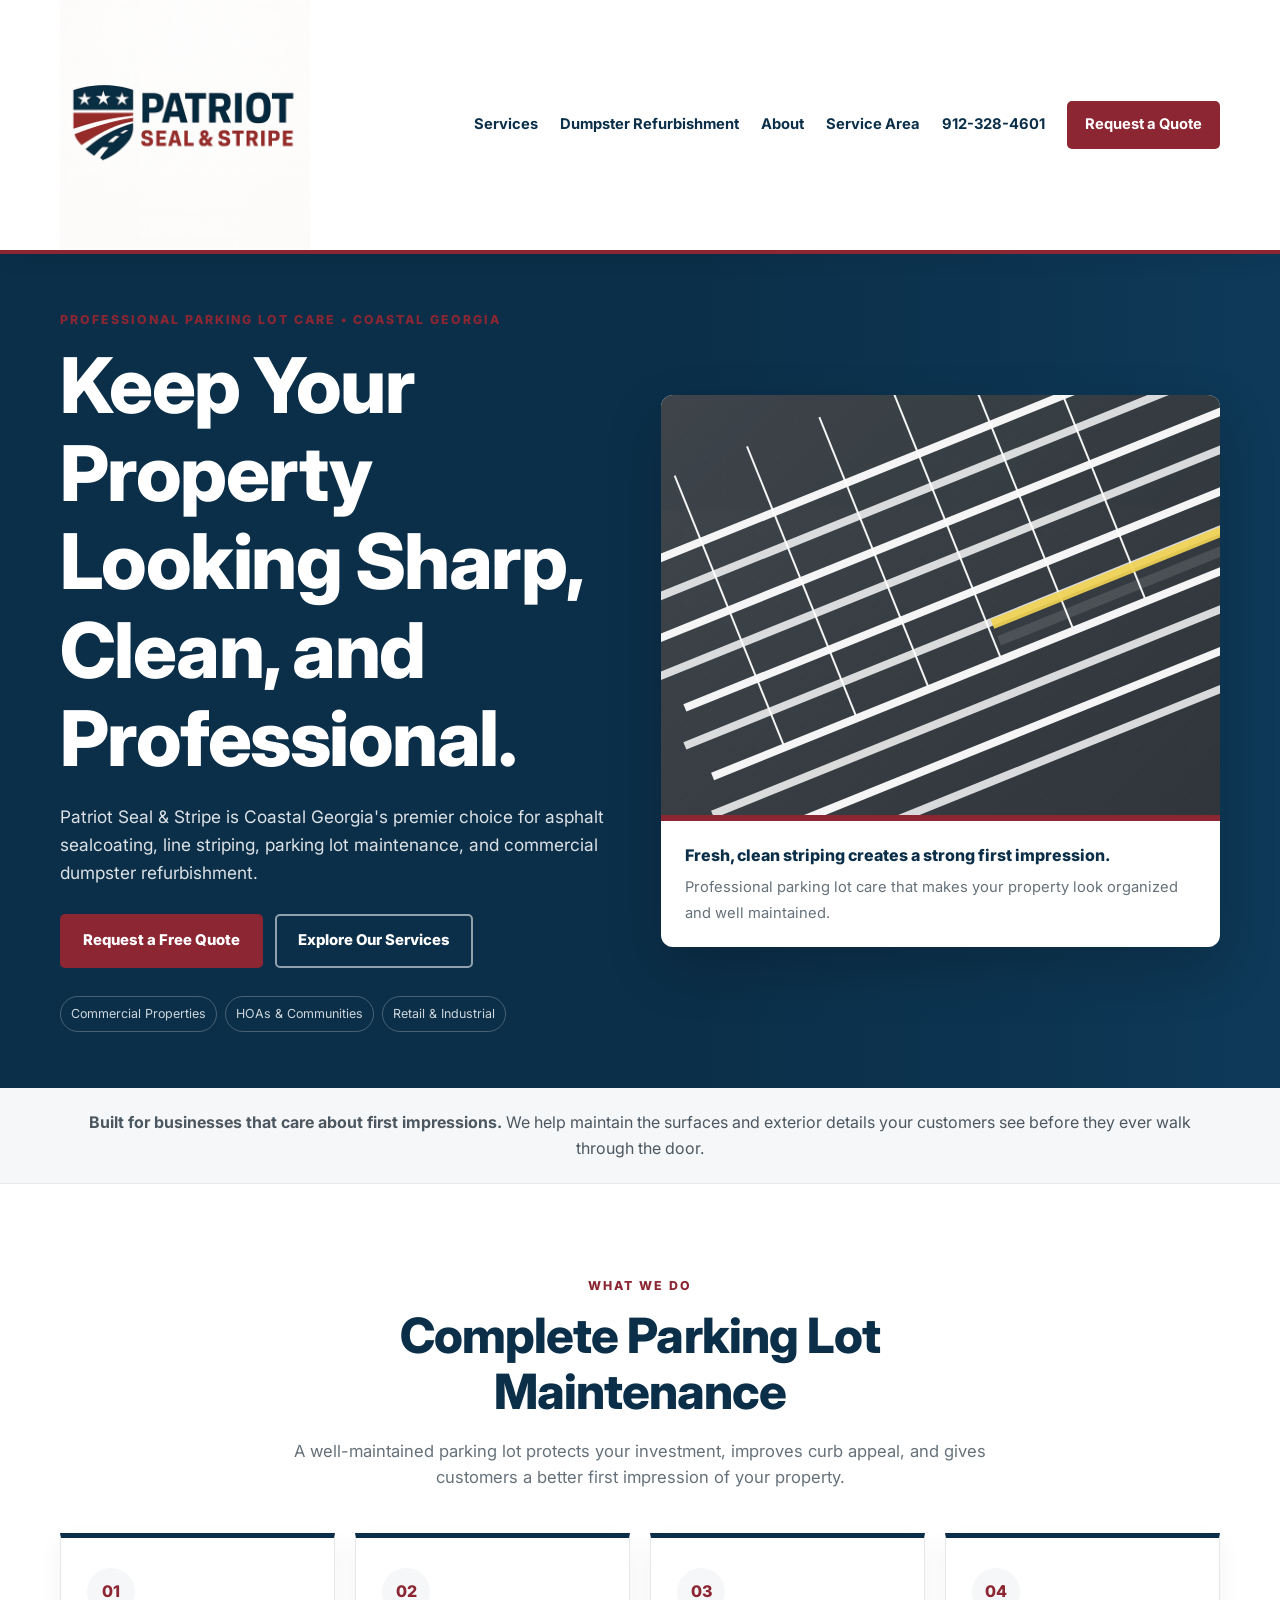
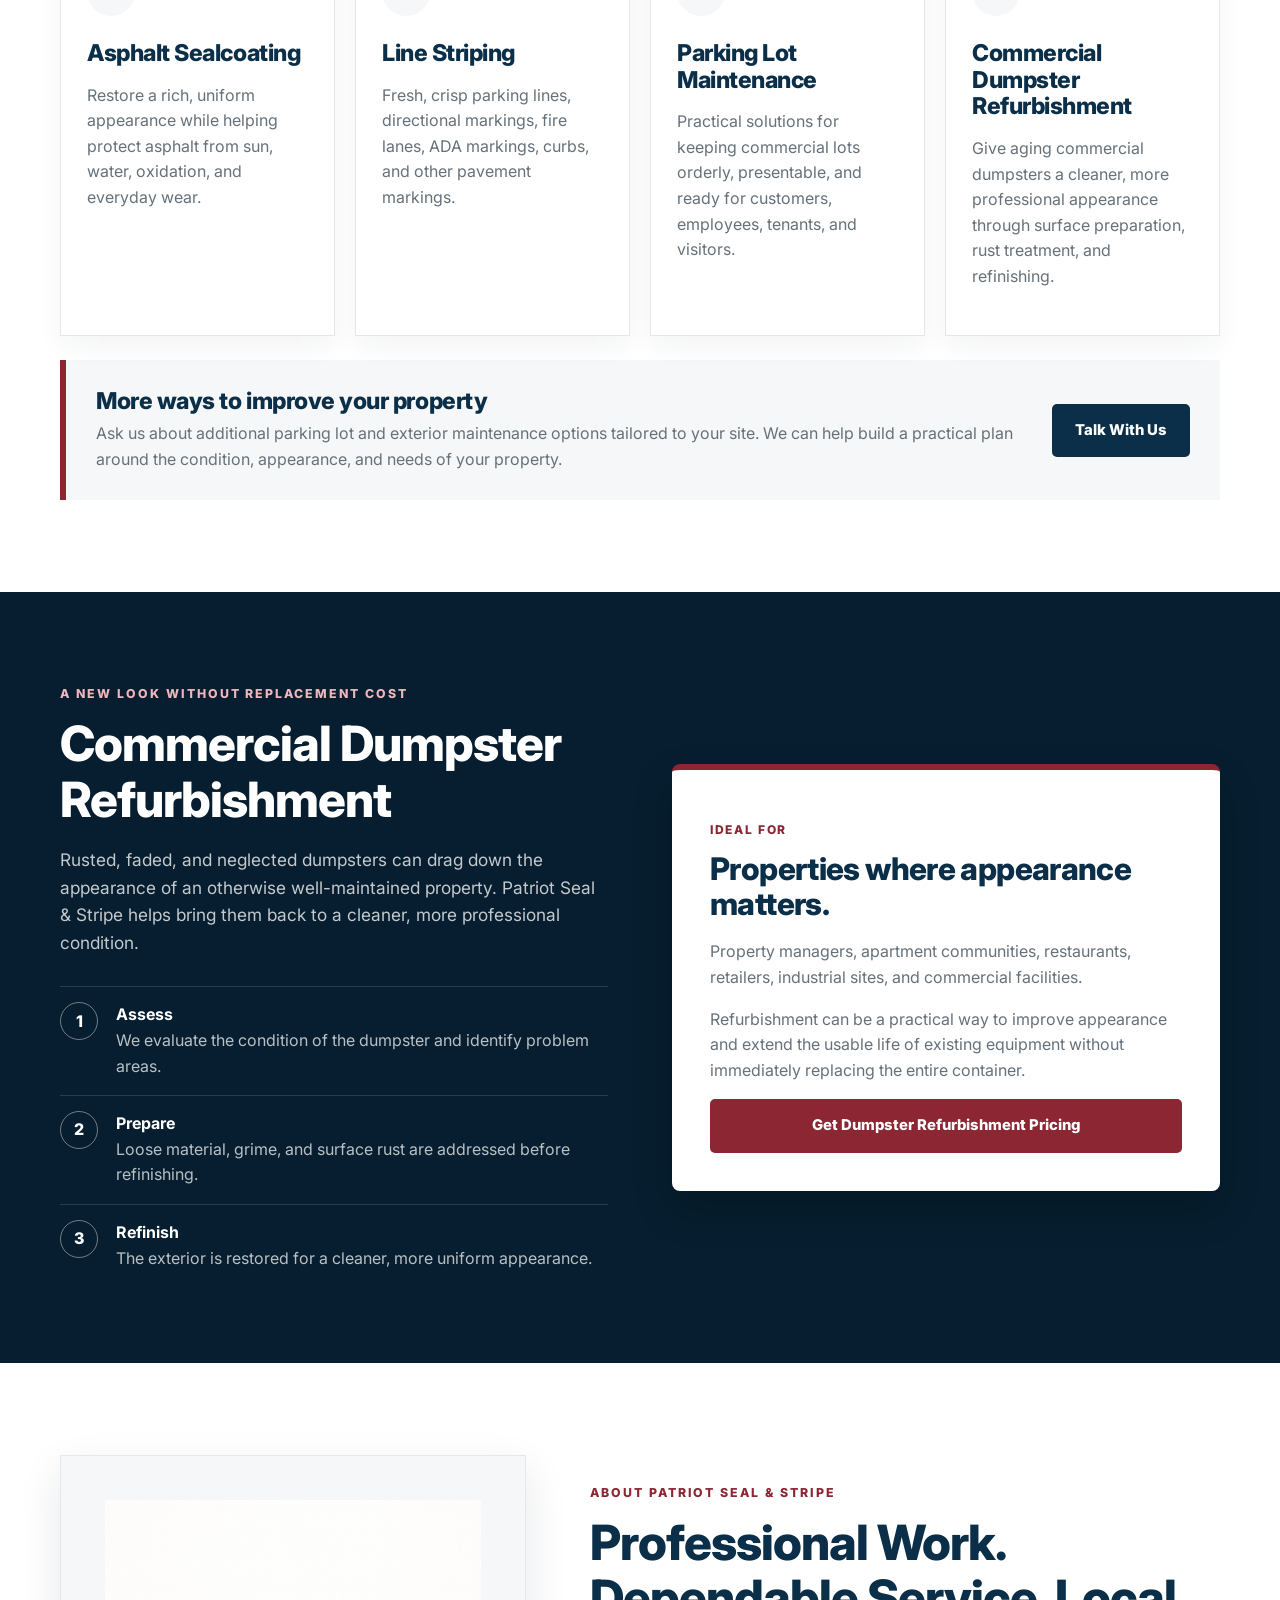
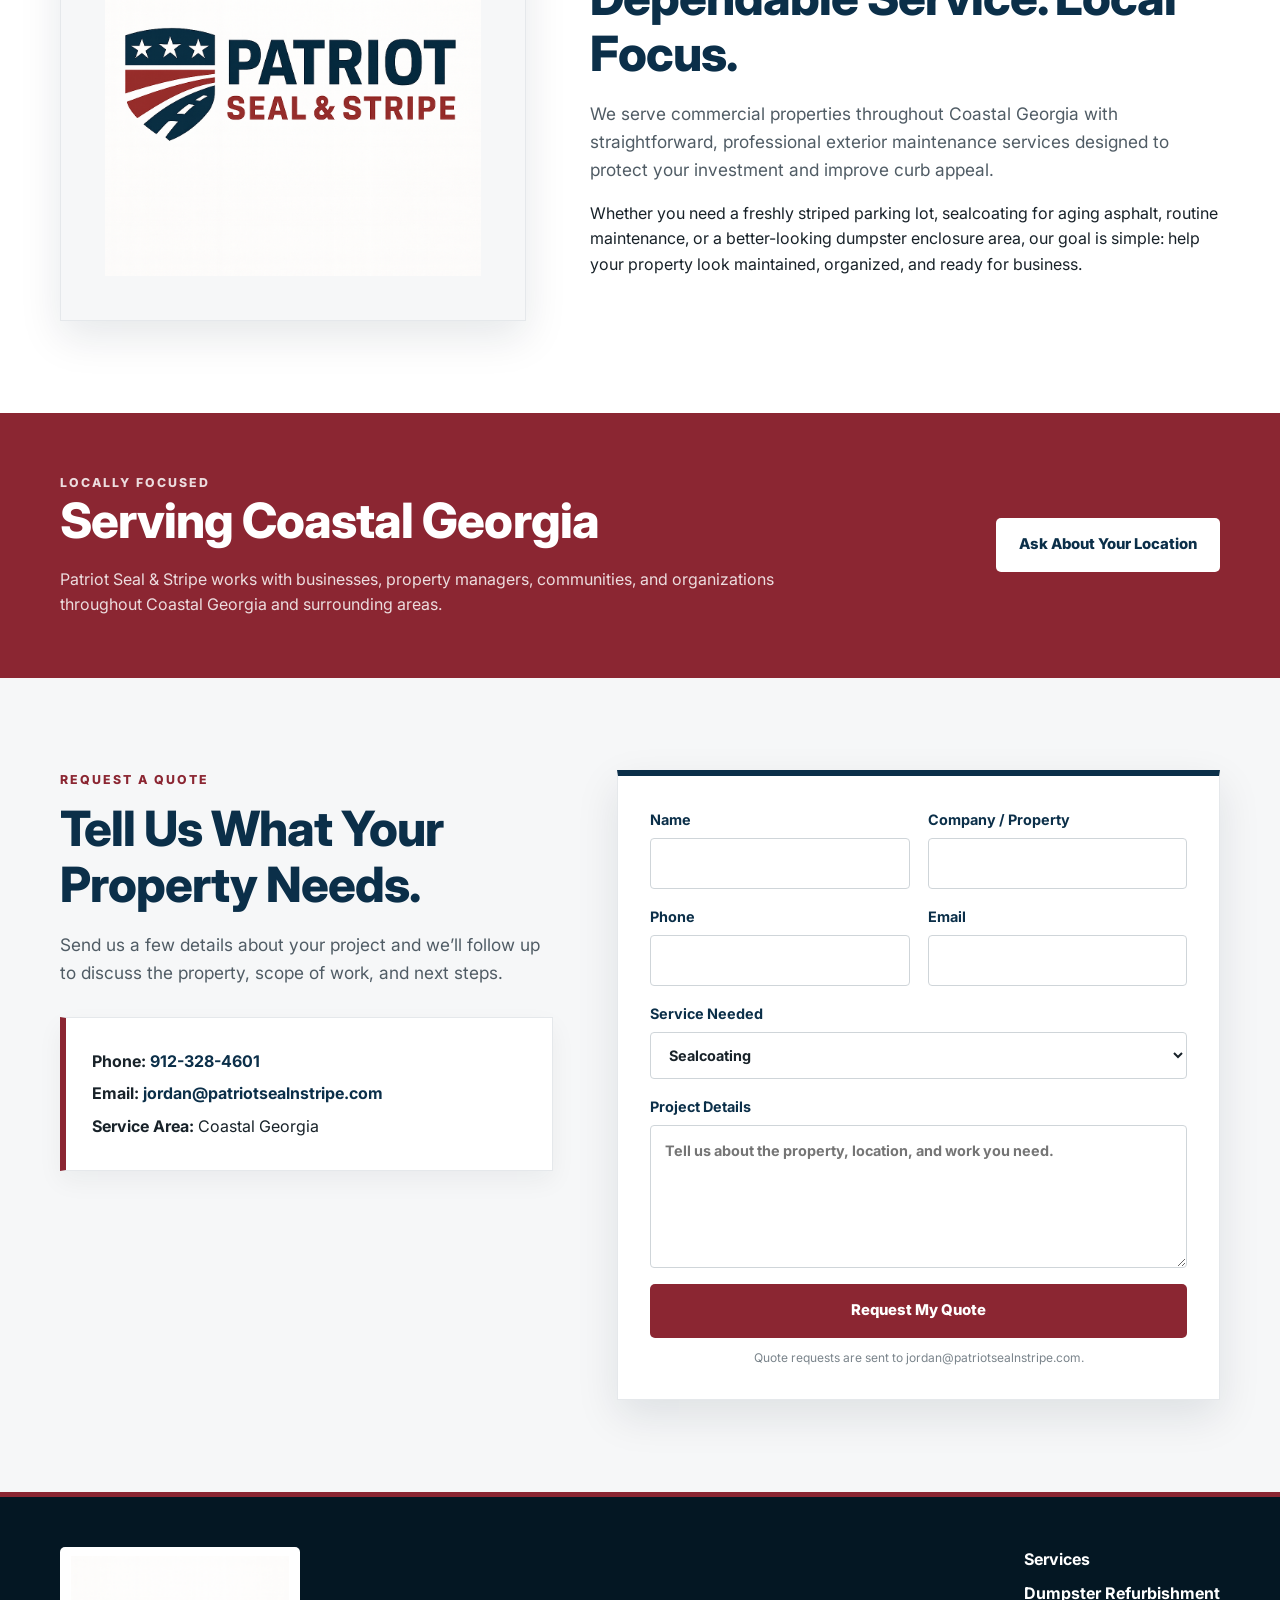
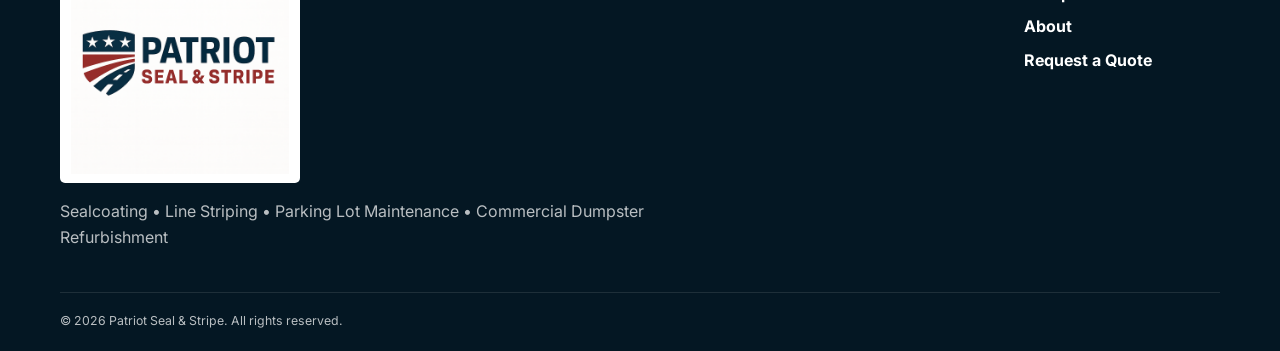
==== commit 447bbfc4: "Add files via upload" ====
--- a/index.html
+++ b/index.html
@@ -4,7 +4,7 @@
   <meta charset="UTF-8">
   <meta name="viewport" content="width=device-width, initial-scale=1.0">
   <meta name="description" content="Patriot Seal & Stripe provides asphalt sealcoating, line striping, parking lot maintenance, and commercial dumpster refurbishment throughout Coastal Georgia.">
-  <meta name="theme-color" content="#0a2d46">
+  <meta name="theme-color" content="#0b2f49">
   <title>Patriot Seal & Stripe | Coastal Georgia Parking Lot Maintenance</title>
 
   <link rel="canonical" href="https://patriotsealnstripe.com/">
@@ -15,8 +15,7 @@
 
   <link rel="preconnect" href="https://fonts.googleapis.com">
   <link rel="preconnect" href="https://fonts.gstatic.com" crossorigin>
-  <link rel="preconnect" href="https://images.unsplash.com">
-  <link href="https://fonts.googleapis.com/css2?family=Barlow+Condensed:wght@600;700&family=Inter:wght@400;500;600;700&display=swap" rel="stylesheet">
+  <link href="https://fonts.googleapis.com/css2?family=Inter:wght@400;500;600;700;800&display=swap" rel="stylesheet">
   <link rel="stylesheet" href="styles.css">
 </head>
 <body>
@@ -35,6 +34,7 @@
         <a href="#dumpsters">Dumpster Refurbishment</a>
         <a href="#about">About</a>
         <a href="#service-area">Service Area</a>
+        <a class="nav-phone" href="tel:+19123284601">912-328-4601</a>
         <a class="nav-cta" href="#quote">Request a Quote</a>
       </nav>
     </div>
@@ -44,8 +44,8 @@
     <section class="hero">
       <div class="container hero-grid">
         <div class="hero-copy">
-          <p class="eyebrow light">Professional Parking Lot Care • Coastal Georgia</p>
-          <h1>Keep Your Property Looking <span>Sharp, Clean & Professional.</span></h1>
+          <p class="eyebrow">Professional Parking Lot Care • Coastal Georgia</p>
+          <h1>Keep Your Property Looking Sharp, Clean, and Professional.</h1>
           <p class="hero-text">
             Patriot Seal & Stripe is Coastal Georgia's premier choice for asphalt sealcoating,
             line striping, parking lot maintenance, and commercial dumpster refurbishment.
@@ -63,11 +63,17 @@
           </div>
         </div>
 
-        <div class="hero-photo-card">
-          <div class="hero-photo" aria-label="Freshly striped parking lot"></div>
-          <div class="hero-photo-caption">
-            <strong>Clean lines. Professional appearance.</strong>
-            <span>Parking lot care that improves curb appeal from the moment customers arrive.</span>
+        <div class="hero-visual-card">
+          <div class="lot-visual" aria-label="Freshly striped parking lot visual">
+            <div class="asphalt-overlay"></div>
+            <div class="lot-lines lot-lines-a"></div>
+            <div class="lot-lines lot-lines-b"></div>
+            <div class="parking-stalls"></div>
+            <div class="center-line"></div>
+          </div>
+          <div class="hero-visual-caption">
+            <strong>Fresh, clean striping creates a strong first impression.</strong>
+            <span>Professional parking lot care that makes your property look organized and well maintained.</span>
           </div>
         </div>
       </div>
@@ -84,7 +90,7 @@
 
     <section class="section" id="services">
       <div class="container">
-        <div class="section-heading centered-heading">
+        <div class="section-heading">
           <p class="eyebrow">What We Do</p>
           <h2>Complete Parking Lot Maintenance</h2>
           <p>
@@ -131,8 +137,8 @@
           </article>
         </div>
 
-        <div class="more-services">
-          <div>
+        <div class="support-banner">
+          <div class="support-copy">
             <h3>More ways to improve your property</h3>
             <p>
               Ask us about additional parking lot and exterior maintenance options tailored to your site.
@@ -147,7 +153,7 @@
     <section class="section dark-section" id="dumpsters">
       <div class="container split">
         <div>
-          <p class="eyebrow light">A New Look Without Replacement Cost</p>
+          <p class="eyebrow eyebrow-light">A New Look Without Replacement Cost</p>
           <h2>Commercial Dumpster Refurbishment</h2>
           <p class="lead">
             Rusted, faded, and neglected dumpsters can drag down the appearance of an otherwise well-maintained property.
@@ -201,7 +207,7 @@
     <section class="service-area" id="service-area">
       <div class="container service-area-inner">
         <div>
-          <p class="eyebrow light">Locally Focused</p>
+          <p class="eyebrow eyebrow-light">Locally Focused</p>
           <h2>Serving Coastal Georgia</h2>
           <p>
             Patriot Seal & Stripe works with businesses, property managers, communities, and organizations
@@ -298,7 +304,6 @@
 
     <div class="container copyright">
       <p>© <span id="year"></span> Patriot Seal & Stripe. All rights reserved.</p>
-      <p>Parking lot photography via Unsplash.</p>
     </div>
   </footer>
 
--- a/styles.css
+++ b/styles.css
@@ -1,14 +1,14 @@
 :root {
-  --navy: #0a2d46;
-  --navy-dark: #061d2d;
-  --maroon: #8c2633;
-  --maroon-dark: #6b1b26;
+  --navy: #0b2f49;
+  --navy-dark: #061e2f;
+  --maroon: #8b2632;
+  --maroon-dark: #6c1c25;
   --white: #ffffff;
   --off-white: #f6f7f8;
   --light-gray: #e5e8eb;
-  --mid-gray: #68727a;
-  --text: #18232b;
-  --shadow: 0 16px 38px rgba(6, 29, 45, 0.10);
+  --mid-gray: #66717a;
+  --text: #182229;
+  --shadow: 0 16px 40px rgba(6, 30, 47, 0.10);
 }
 
 * {
@@ -36,6 +36,13 @@
   color: inherit;
 }
 
+button,
+input,
+select,
+textarea {
+  font: inherit;
+}
+
 .container {
   width: min(1160px, calc(100% - 40px));
   margin: 0 auto;
@@ -45,27 +52,27 @@
   position: sticky;
   top: 0;
   z-index: 1000;
-  background: rgba(255,255,255,.97);
+  background: rgba(255,255,255,.98);
   border-bottom: 4px solid var(--maroon);
-  box-shadow: 0 5px 20px rgba(6,29,45,.08);
+  box-shadow: 0 5px 18px rgba(6,30,47,.08);
 }
 
 .nav-wrap {
-  min-height: 88px;
+  min-height: 86px;
   display: flex;
   align-items: center;
   justify-content: space-between;
-  gap: 30px;
+  gap: 28px;
 }
 
 .brand img {
-  width: 255px;
+  width: 250px;
 }
 
 .main-nav {
   display: flex;
   align-items: center;
-  gap: 24px;
+  gap: 22px;
 }
 
 .main-nav a {
@@ -77,6 +84,10 @@
 
 .main-nav a:hover {
   color: var(--maroon);
+}
+
+.nav-phone {
+  color: var(--navy) !important;
 }
 
 .nav-cta {
@@ -102,105 +113,72 @@
 }
 
 .hero {
-  background: var(--navy);
+  background: linear-gradient(90deg, var(--navy) 0%, var(--navy) 55%, #0e3958 100%);
   color: white;
 }
 
 .hero-grid {
+  min-height: 640px;
   display: grid;
   grid-template-columns: 1fr 1fr;
-  min-height: 640px;
-  align-items: stretch;
+  gap: 42px;
+  align-items: center;
+  padding: 56px 0;
 }
 
 .hero-copy {
-  display: flex;
-  flex-direction: column;
-  justify-content: center;
-  padding: 72px 58px 72px 0;
-}
-
-.hero-photo-card {
-  display: flex;
-  flex-direction: column;
-  background: white;
-  color: var(--text);
-}
-
-.hero-photo {
-  flex: 1;
-  min-height: 480px;
-  background:
-    linear-gradient(rgba(6,29,45,.05), rgba(6,29,45,.05)),
-    url("https://images.unsplash.com/photo-1772369612500-e1643da23e8e?auto=format&fit=crop&fm=jpg&ixlib=rb-4.1.0&q=82&w=1800");
-  background-size: cover;
-  background-position: center;
-}
-
-.hero-photo-caption {
-  min-height: 118px;
-  display: flex;
-  flex-direction: column;
-  justify-content: center;
-  padding: 24px 28px;
-  border-top: 6px solid var(--maroon);
-}
-
-.hero-photo-caption strong {
-  color: var(--navy);
-  font-family: "Barlow Condensed", Arial, sans-serif;
-  font-size: 1.55rem;
-}
-
-.hero-photo-caption span {
-  color: var(--mid-gray);
-  font-size: .9rem;
+  padding-right: 10px;
 }
 
 .eyebrow {
   margin: 0 0 12px;
   text-transform: uppercase;
   letter-spacing: .16em;
-  font-size: .78rem;
+  font-size: .77rem;
   font-weight: 800;
   color: var(--maroon);
 }
 
-.eyebrow.light {
-  color: #efb9c0;
-}
-
-h1, h2, h3 {
-  font-family: "Barlow Condensed", Arial, sans-serif;
-  line-height: 1.02;
+.eyebrow-light {
+  color: #efb6bc;
+}
+
+h1,
+h2,
+h3 {
   margin-top: 0;
+  font-family: "Inter", Arial, sans-serif;
+  font-weight: 800;
+  line-height: 1.15;
+  letter-spacing: -.02em;
 }
 
 h1 {
-  font-size: clamp(3.8rem, 6.5vw, 6.2rem);
-  margin-bottom: 22px;
-  letter-spacing: -.015em;
-}
-
-h1 span {
-  color: #efb9c0;
+  margin-bottom: 20px;
+  font-size: clamp(3rem, 6vw, 4.9rem);
 }
 
 h2 {
-  font-size: clamp(2.6rem, 4vw, 4rem);
   margin-bottom: 18px;
+  font-size: clamp(2.2rem, 3.8vw, 3.5rem);
   color: var(--navy);
 }
 
 h3 {
-  font-size: 1.9rem;
   margin-bottom: 10px;
+  font-size: 1.45rem;
   color: var(--navy);
 }
 
+.hero h2,
+.hero h3,
+.hero h1 {
+  color: white;
+}
+
 .hero-text {
-  max-width: 650px;
-  color: rgba(255,255,255,.84);
+  max-width: 640px;
+  color: rgba(255,255,255,.86);
   font-size: 1.08rem;
 }
 
@@ -208,7 +186,7 @@
   display: flex;
   flex-wrap: wrap;
   gap: 12px;
-  margin-top: 30px;
+  margin-top: 28px;
 }
 
 .btn {
@@ -218,12 +196,11 @@
   padding: 13px 21px;
   border-radius: 5px;
   border: 2px solid transparent;
-  font: inherit;
   font-weight: 800;
   font-size: .93rem;
   text-decoration: none;
   cursor: pointer;
-  transition: .2s ease;
+  transition: .18s ease;
 }
 
 .btn:hover {
@@ -241,8 +218,12 @@
 
 .btn-outline {
   color: white;
-  border-color: rgba(255,255,255,.5);
+  border-color: rgba(255,255,255,.55);
   background: transparent;
+}
+
+.btn-outline:hover {
+  background: rgba(255,255,255,.08);
 }
 
 .btn-navy {
@@ -253,25 +234,133 @@
 .btn-white {
   background: white;
   color: var(--navy);
+}
+
+.full-width {
+  width: 100%;
 }
 
 .hero-tags {
   display: flex;
   flex-wrap: wrap;
   gap: 8px;
-  margin-top: 30px;
+  margin-top: 28px;
 }
 
 .hero-tags span {
   padding: 7px 10px;
-  border: 1px solid rgba(255,255,255,.2);
+  border: 1px solid rgba(255,255,255,.24);
   border-radius: 999px;
   color: rgba(255,255,255,.8);
-  font-size: .77rem;
+  font-size: .78rem;
+}
+
+.hero-visual-card {
+  background: white;
+  color: var(--text);
+  border-radius: 12px;
+  overflow: hidden;
+  box-shadow: 0 22px 55px rgba(0,0,0,.18);
+}
+
+.lot-visual {
+  position: relative;
+  min-height: 420px;
+  background:
+    linear-gradient(135deg, #3f464c 0%, #2f353a 100%);
+  overflow: hidden;
+}
+
+.asphalt-overlay {
+  position: absolute;
+  inset: 0;
+  background-image:
+    radial-gradient(rgba(255,255,255,.04) 1px, transparent 1px),
+    radial-gradient(rgba(0,0,0,.10) 1px, transparent 1px);
+  background-size: 18px 18px, 24px 24px;
+  background-position: 0 0, 8px 8px;
+  opacity: .35;
+}
+
+.lot-lines {
+  position: absolute;
+  inset: 0;
+}
+
+.lot-lines-a::before,
+.lot-lines-b::before {
+  content: "";
+  position: absolute;
+  left: -10%;
+  right: -10%;
+  height: 8px;
+  background: rgba(255,255,255,.95);
+  box-shadow:
+    0 74px 0 rgba(255,255,255,.95),
+    0 148px 0 rgba(255,255,255,.95),
+    0 222px 0 rgba(255,255,255,.95),
+    0 296px 0 rgba(255,255,255,.95);
+}
+
+.lot-lines-a::before {
+  top: 46px;
+  transform: rotate(-22deg);
+}
+
+.lot-lines-b::before {
+  top: 84px;
+  transform: rotate(-22deg);
+  opacity: .86;
+}
+
+.parking-stalls {
+  position: absolute;
+  top: 70px;
+  bottom: 60px;
+  left: 12%;
+  width: 2px;
+  background: rgba(255,255,255,.94);
+  transform: rotate(-22deg);
+  box-shadow:
+    78px 0 0 rgba(255,255,255,.94),
+    156px 0 0 rgba(255,255,255,.94),
+    234px 0 0 rgba(255,255,255,.94),
+    312px 0 0 rgba(255,255,255,.94),
+    390px 0 0 rgba(255,255,255,.94);
+}
+
+.center-line {
+  position: absolute;
+  right: -20px;
+  top: 42%;
+  width: 46%;
+  height: 10px;
+  background: #f0d354;
+  transform: rotate(-22deg);
+  box-shadow: 0 18px 0 rgba(255,255,255,.12);
+  opacity: .92;
+}
+
+.hero-visual-caption {
+  padding: 22px 24px;
+  border-top: 6px solid var(--maroon);
+}
+
+.hero-visual-caption strong {
+  display: block;
+  margin-bottom: 6px;
+  color: var(--navy);
+  font-size: 1rem;
+  font-weight: 800;
+}
+
+.hero-visual-caption span {
+  color: var(--mid-gray);
+  font-size: .92rem;
 }
 
 .intro-strip {
-  padding: 24px 0;
+  padding: 22px 0;
   border-bottom: 1px solid var(--light-gray);
   background: var(--off-white);
 }
@@ -279,22 +368,22 @@
 .intro-strip p {
   margin: 0;
   text-align: center;
-  color: #4f5961;
+  color: #4c5760;
 }
 
 .section {
-  padding: 95px 0;
-}
-
-.centered-heading {
+  padding: 92px 0;
+}
+
+.section-heading {
   max-width: 760px;
   margin: 0 auto 42px;
   text-align: center;
 }
 
-.centered-heading p:last-child {
+.section-heading p:last-child {
   color: var(--mid-gray);
-  font-size: 1.05rem;
+  font-size: 1.04rem;
 }
 
 .service-grid {
@@ -305,20 +394,20 @@
 }
 
 .service-card {
-  min-height: 330px;
+  min-height: 320px;
   padding: 30px 26px;
   border: 1px solid var(--light-gray);
   border-top: 5px solid var(--navy);
   background: white;
-  box-shadow: 0 10px 26px rgba(6,29,45,.05);
-}
-
-.service-card .icon {
+  box-shadow: 0 10px 24px rgba(6,30,47,.05);
+}
+
+.icon {
   width: 48px;
   height: 48px;
-  margin-bottom: 26px;
   display: grid;
   place-items: center;
+  margin-bottom: 24px;
   border-radius: 50%;
   background: var(--off-white);
   color: var(--maroon);
@@ -329,22 +418,22 @@
   color: var(--mid-gray);
 }
 
-.more-services {
+.support-banner {
   margin-top: 24px;
   display: grid;
   grid-template-columns: 1fr auto;
-  gap: 30px;
+  gap: 28px;
   align-items: center;
   padding: 28px 30px;
   background: var(--off-white);
   border-left: 6px solid var(--maroon);
 }
 
-.more-services h3 {
-  margin-bottom: 5px;
-}
-
-.more-services p {
+.support-copy h3 {
+  margin-bottom: 6px;
+}
+
+.support-copy p {
   margin: 0;
   color: var(--mid-gray);
 }
@@ -367,11 +456,11 @@
 
 .lead {
   color: rgba(255,255,255,.76);
-  font-size: 1.1rem;
+  font-size: 1.08rem;
 }
 
 .lead.dark {
-  color: #515d65;
+  color: #505c65;
 }
 
 .process {
@@ -402,7 +491,7 @@
 
 .process p {
   margin: 0;
-  color: rgba(255,255,255,.7);
+  color: rgba(255,255,255,.72);
 }
 
 .process strong {
@@ -415,10 +504,11 @@
   color: var(--text);
   border-top: 6px solid var(--maroon);
   box-shadow: 0 18px 40px rgba(0,0,0,.18);
+  border-radius: 8px;
 }
 
 .feature-panel h3 {
-  font-size: 2.35rem;
+  font-size: 1.95rem;
 }
 
 .feature-panel p {
@@ -430,11 +520,7 @@
   text-transform: uppercase;
   font-size: .75rem;
   font-weight: 800;
-  letter-spacing: .15em;
-}
-
-.full-width {
-  width: 100%;
+  letter-spacing: .14em;
 }
 
 .about-grid {
@@ -442,15 +528,19 @@
 }
 
 .about-mark {
-  padding: 46px;
+  padding: 44px;
   background: var(--off-white);
   border: 1px solid var(--light-gray);
   box-shadow: var(--shadow);
 }
 
 .service-area {
-  padding: 62px 0;
+  padding: 60px 0;
   background: var(--maroon);
+  color: white;
+}
+
+.service-area h2 {
   color: white;
 }
 
@@ -458,12 +548,7 @@
   display: flex;
   justify-content: space-between;
   align-items: center;
-  gap: 40px;
-}
-
-.service-area h2 {
-  color: white;
-  margin-bottom: 8px;
+  gap: 38px;
 }
 
 .service-area p {
@@ -488,7 +573,7 @@
   background: white;
   border: 1px solid var(--light-gray);
   border-left: 6px solid var(--maroon);
-  box-shadow: 0 10px 24px rgba(6,29,45,.05);
+  box-shadow: 0 10px 24px rgba(6,30,47,.05);
 }
 
 .contact-card p {
@@ -532,7 +617,6 @@
   padding: 13px 14px;
   border: 1px solid #cfd5d9;
   border-radius: 4px;
-  font: inherit;
   color: var(--text);
   background: white;
 }
@@ -540,7 +624,7 @@
 .quote-form input:focus,
 .quote-form select:focus,
 .quote-form textarea:focus {
-  outline: 2px solid rgba(140,38,51,.15);
+  outline: 2px solid rgba(139,38,50,.14);
   border-color: var(--maroon);
 }
 
@@ -552,7 +636,7 @@
 }
 
 footer {
-  padding: 52px 0 20px;
+  padding: 50px 0 20px;
   background: #041723;
   color: rgba(255,255,255,.72);
   border-top: 5px solid var(--maroon);
@@ -588,12 +672,9 @@
 }
 
 .copyright {
-  margin-top: 28px;
+  margin-top: 26px;
   padding-top: 18px;
-  border-top: 1px solid rgba(255,255,255,.1);
-  display: flex;
-  justify-content: space-between;
-  gap: 20px;
+  border-top: 1px solid rgba(255,255,255,.10);
   font-size: .77rem;
 }
 
@@ -608,7 +689,7 @@
 
   .main-nav {
     position: absolute;
-    top: 88px;
+    top: 86px;
     left: 0;
     right: 0;
     display: none;
@@ -634,19 +715,15 @@
     grid-template-columns: 1fr;
   }
 
-  .hero-copy {
-    padding: 62px 0 52px;
-  }
-
-  .hero-photo {
-    min-height: 380px;
+  .hero-grid {
+    min-height: auto;
   }
 
   .service-grid {
     grid-template-columns: repeat(2, 1fr);
   }
 
-  .more-services {
+  .support-banner {
     grid-template-columns: 1fr;
   }
 
@@ -673,8 +750,8 @@
     top: 74px;
   }
 
-  h1 {
-    font-size: 3.3rem;
+  .hero-grid {
+    padding: 44px 0;
   }
 
   .section {
@@ -688,6 +765,10 @@
 
   .service-card {
     min-height: auto;
+  }
+
+  .lot-visual {
+    min-height: 320px;
   }
 
   .feature-panel,
@@ -696,12 +777,7 @@
     padding: 26px;
   }
 
-  .footer-grid,
-  .copyright {
+  .footer-grid {
     grid-template-columns: 1fr;
   }
-
-  .copyright {
-    display: grid;
-  }
-}
+}
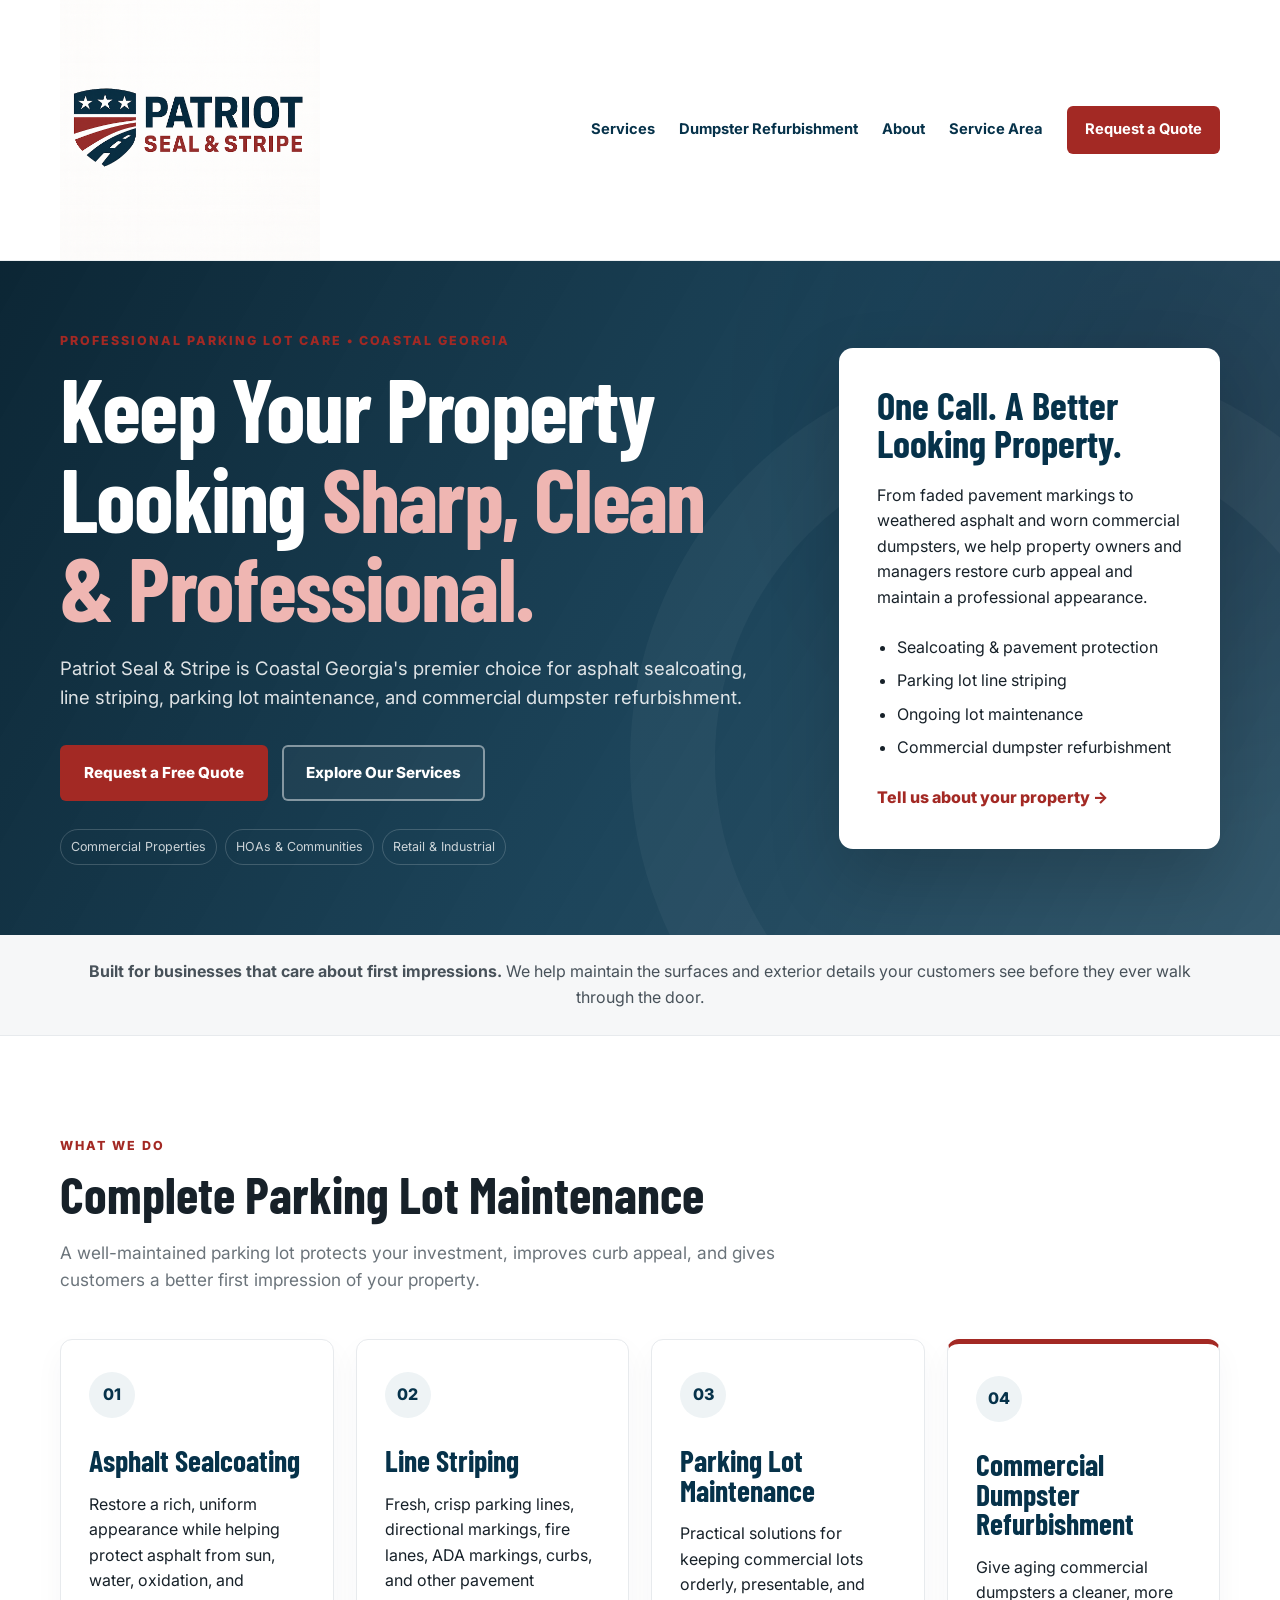
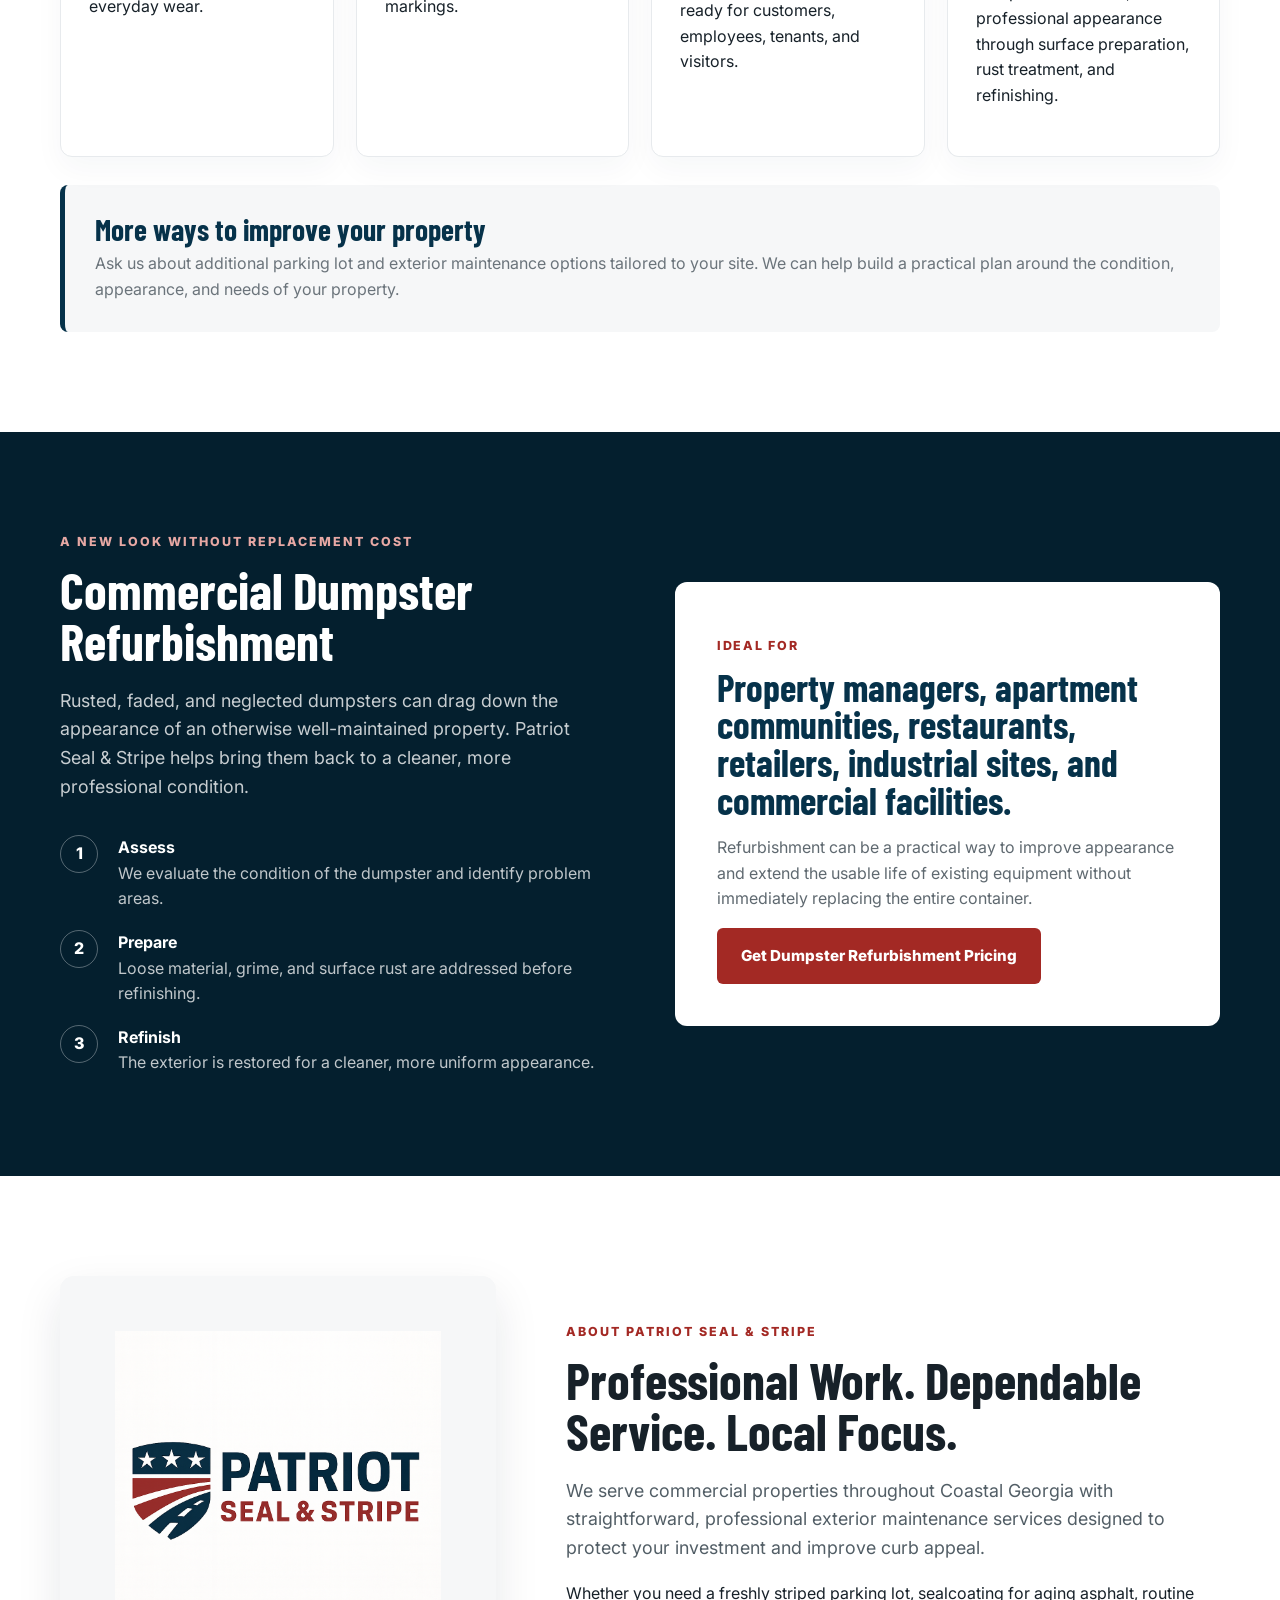
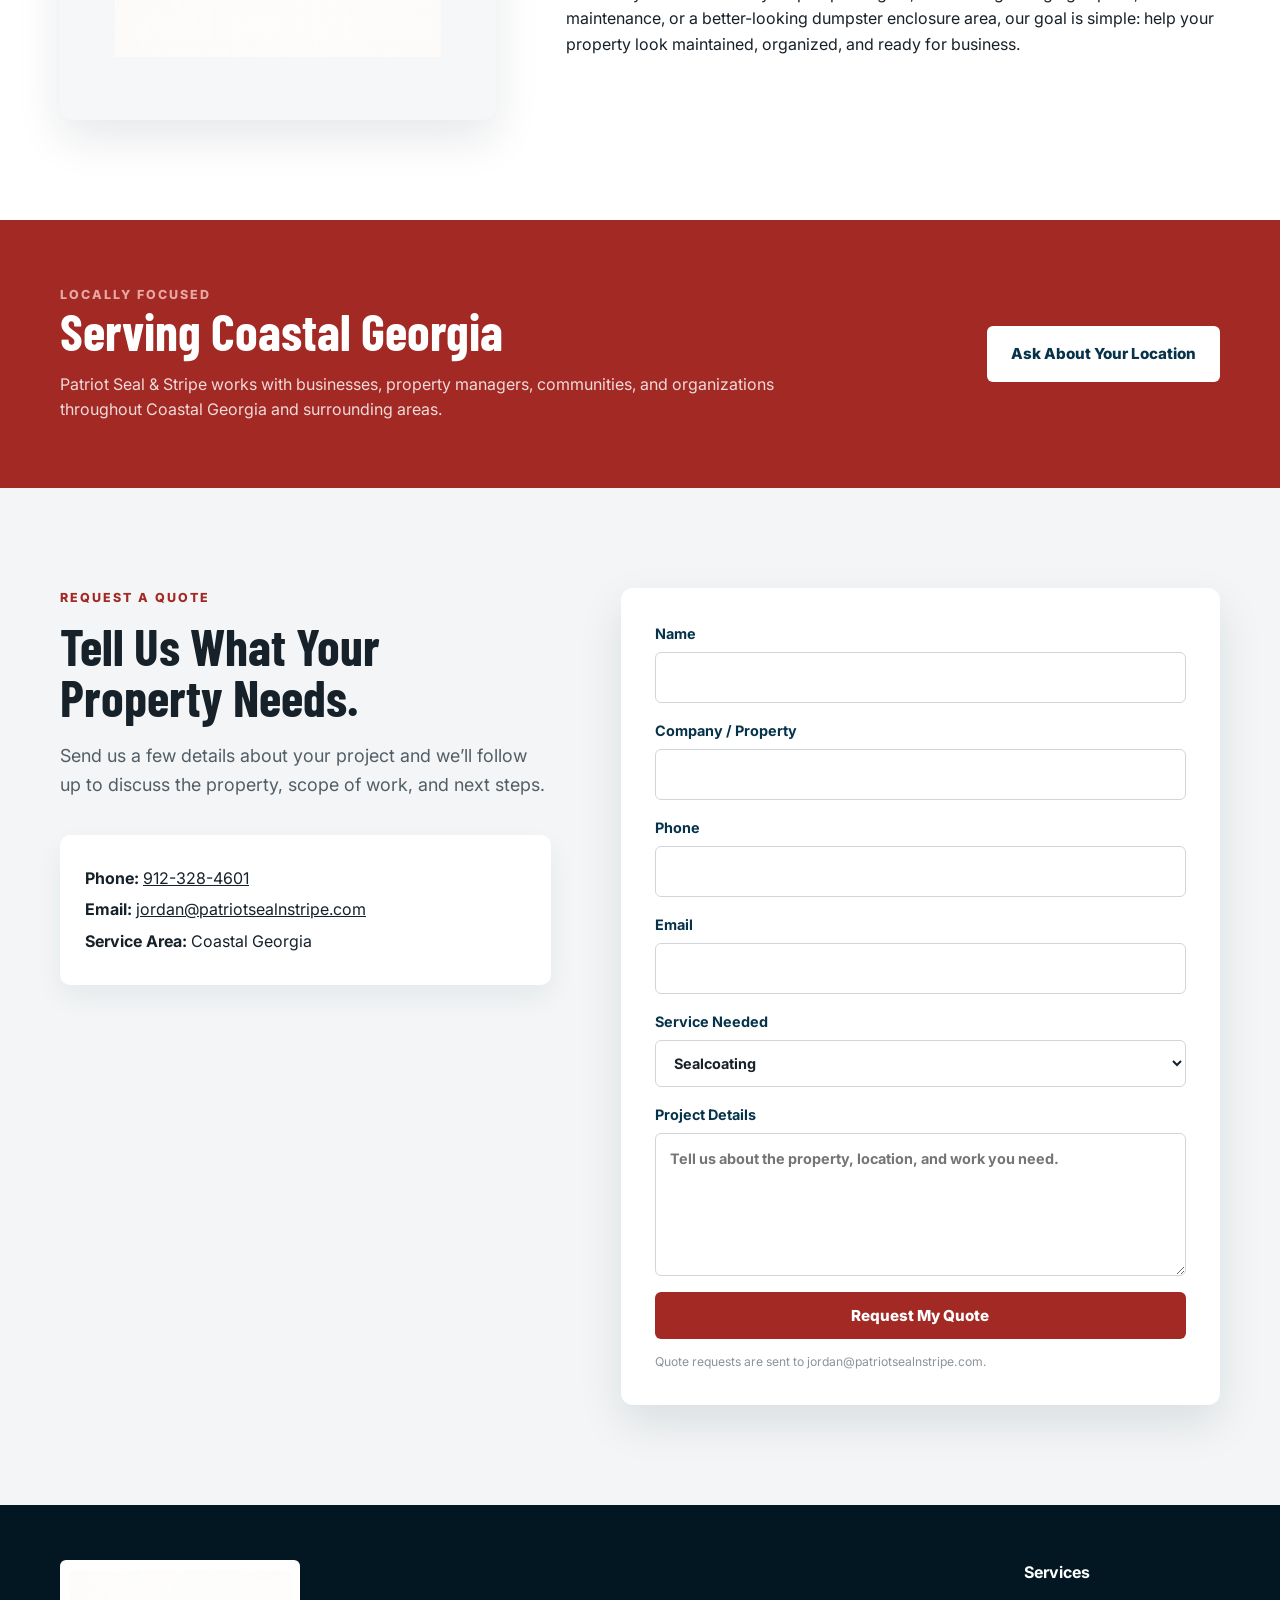
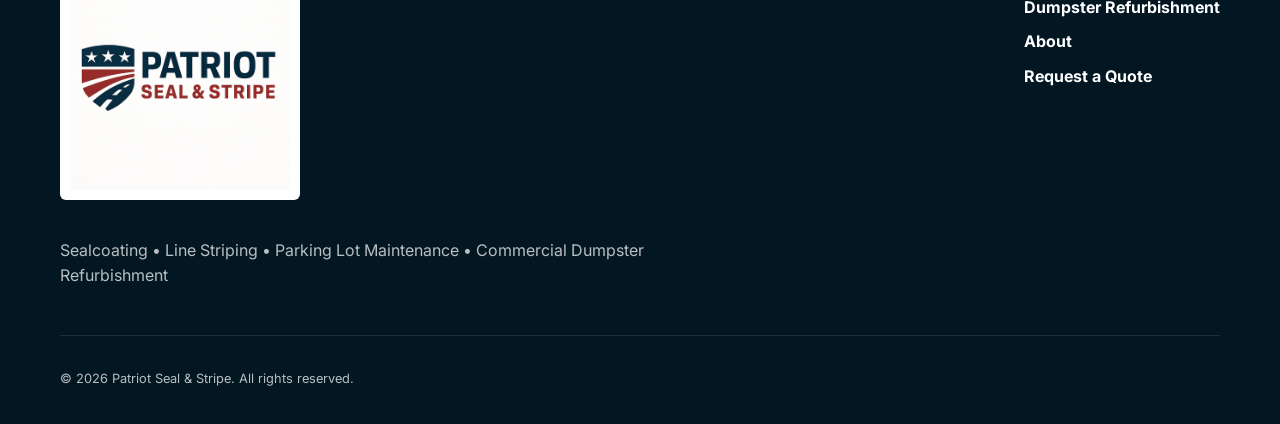
==== commit 62039501: "Add files via upload" ====
--- a/index.html
+++ b/index.html
@@ -4,25 +4,23 @@
   <meta charset="UTF-8">
   <meta name="viewport" content="width=device-width, initial-scale=1.0">
   <meta name="description" content="Patriot Seal & Stripe provides asphalt sealcoating, line striping, parking lot maintenance, and commercial dumpster refurbishment throughout Coastal Georgia.">
-  <meta name="theme-color" content="#0b2f49">
   <title>Patriot Seal & Stripe | Coastal Georgia Parking Lot Maintenance</title>
-
-  <link rel="canonical" href="https://patriotsealnstripe.com/">
+  <link rel="canonical" href="https://patriosealnstripe.com/">
   <meta property="og:title" content="Patriot Seal & Stripe | Coastal Georgia Parking Lot Maintenance">
   <meta property="og:description" content="Sealcoating, line striping, parking lot maintenance, and commercial dumpster refurbishment throughout Coastal Georgia.">
-  <meta property="og:url" content="https://patriotsealnstripe.com/">
+  <meta property="og:url" content="https://patriosealnstripe.com/">
   <meta property="og:type" content="website">
 
   <link rel="preconnect" href="https://fonts.googleapis.com">
   <link rel="preconnect" href="https://fonts.gstatic.com" crossorigin>
-  <link href="https://fonts.googleapis.com/css2?family=Inter:wght@400;500;600;700;800&display=swap" rel="stylesheet">
+  <link href="https://fonts.googleapis.com/css2?family=Barlow+Condensed:wght@600;700;800&family=Inter:wght@400;500;600;700&display=swap" rel="stylesheet">
   <link rel="stylesheet" href="styles.css">
 </head>
 <body>
   <header class="site-header">
     <div class="container nav-wrap">
       <a class="brand" href="#top" aria-label="Patriot Seal & Stripe home">
-        <img src="patriot-seal-stripe-logo.png" alt="Patriot Seal & Stripe">
+        <img src="assets/patriot-seal-stripe-logo.png" alt="Patriot Seal & Stripe">
       </a>
 
       <button class="menu-toggle" aria-label="Open navigation" aria-expanded="false">
@@ -34,7 +32,6 @@
         <a href="#dumpsters">Dumpster Refurbishment</a>
         <a href="#about">About</a>
         <a href="#service-area">Service Area</a>
-        <a class="nav-phone" href="tel:+19123284601">912-328-4601</a>
         <a class="nav-cta" href="#quote">Request a Quote</a>
       </nav>
     </div>
@@ -42,39 +39,39 @@
 
   <main id="top">
     <section class="hero">
+      <div class="hero-overlay"></div>
       <div class="container hero-grid">
         <div class="hero-copy">
           <p class="eyebrow">Professional Parking Lot Care • Coastal Georgia</p>
-          <h1>Keep Your Property Looking Sharp, Clean, and Professional.</h1>
+          <h1>Keep Your Property Looking <span>Sharp, Clean & Professional.</span></h1>
           <p class="hero-text">
             Patriot Seal & Stripe is Coastal Georgia's premier choice for asphalt sealcoating,
             line striping, parking lot maintenance, and commercial dumpster refurbishment.
           </p>
-
           <div class="hero-actions">
-            <a class="btn btn-maroon" href="#quote">Request a Free Quote</a>
-            <a class="btn btn-outline" href="#services">Explore Our Services</a>
-          </div>
-
-          <div class="hero-tags">
+            <a class="btn btn-primary" href="#quote">Request a Free Quote</a>
+            <a class="btn btn-secondary" href="#services">Explore Our Services</a>
+          </div>
+          <div class="trust-row">
             <span>Commercial Properties</span>
             <span>HOAs & Communities</span>
             <span>Retail & Industrial</span>
           </div>
         </div>
 
-        <div class="hero-visual-card">
-          <div class="lot-visual" aria-label="Freshly striped parking lot visual">
-            <div class="asphalt-overlay"></div>
-            <div class="lot-lines lot-lines-a"></div>
-            <div class="lot-lines lot-lines-b"></div>
-            <div class="parking-stalls"></div>
-            <div class="center-line"></div>
-          </div>
-          <div class="hero-visual-caption">
-            <strong>Fresh, clean striping creates a strong first impression.</strong>
-            <span>Professional parking lot care that makes your property look organized and well maintained.</span>
-          </div>
+        <div class="hero-card">
+          <h2>One Call. A Better Looking Property.</h2>
+          <p>
+            From faded pavement markings to weathered asphalt and worn commercial dumpsters,
+            we help property owners and managers restore curb appeal and maintain a professional appearance.
+          </p>
+          <ul>
+            <li>Sealcoating & pavement protection</li>
+            <li>Parking lot line striping</li>
+            <li>Ongoing lot maintenance</li>
+            <li>Commercial dumpster refurbishment</li>
+          </ul>
+          <a href="#quote" class="text-link">Tell us about your property →</a>
         </div>
       </div>
     </section>
@@ -127,7 +124,7 @@
             </p>
           </article>
 
-          <article class="service-card">
+          <article class="service-card accent-card">
             <div class="icon">04</div>
             <h3>Commercial Dumpster Refurbishment</h3>
             <p>
@@ -137,15 +134,12 @@
           </article>
         </div>
 
-        <div class="support-banner">
-          <div class="support-copy">
-            <h3>More ways to improve your property</h3>
-            <p>
-              Ask us about additional parking lot and exterior maintenance options tailored to your site.
-              We can help build a practical plan around the condition, appearance, and needs of your property.
-            </p>
-          </div>
-          <a class="btn btn-navy" href="#quote">Talk With Us</a>
+        <div class="more-services">
+          <h3>More ways to improve your property</h3>
+          <p>
+            Ask us about additional parking lot and exterior maintenance options tailored to your site.
+            We can help build a practical plan around the condition, appearance, and needs of your property.
+          </p>
         </div>
       </div>
     </section>
@@ -153,7 +147,7 @@
     <section class="section dark-section" id="dumpsters">
       <div class="container split">
         <div>
-          <p class="eyebrow eyebrow-light">A New Look Without Replacement Cost</p>
+          <p class="eyebrow light">A New Look Without Replacement Cost</p>
           <h2>Commercial Dumpster Refurbishment</h2>
           <p class="lead">
             Rusted, faded, and neglected dumpsters can drag down the appearance of an otherwise well-maintained property.
@@ -169,15 +163,12 @@
 
         <div class="feature-panel">
           <p class="mini-label">Ideal For</p>
-          <h3>Properties where appearance matters.</h3>
-          <p>
-            Property managers, apartment communities, restaurants, retailers, industrial sites, and commercial facilities.
-          </p>
+          <h3>Property managers, apartment communities, restaurants, retailers, industrial sites, and commercial facilities.</h3>
           <p>
             Refurbishment can be a practical way to improve appearance and extend the usable life of existing equipment
             without immediately replacing the entire container.
           </p>
-          <a class="btn btn-maroon full-width" href="#quote">Get Dumpster Refurbishment Pricing</a>
+          <a class="btn btn-primary" href="#quote">Get Dumpster Refurbishment Pricing</a>
         </div>
       </div>
     </section>
@@ -185,7 +176,7 @@
     <section class="section" id="about">
       <div class="container split about-grid">
         <div class="about-mark">
-          <img src="patriot-seal-stripe-logo.png" alt="Patriot Seal & Stripe logo">
+          <img src="assets/patriot-seal-stripe-logo.png" alt="Patriot Seal & Stripe logo">
         </div>
 
         <div>
@@ -207,14 +198,14 @@
     <section class="service-area" id="service-area">
       <div class="container service-area-inner">
         <div>
-          <p class="eyebrow eyebrow-light">Locally Focused</p>
+          <p class="eyebrow light">Locally Focused</p>
           <h2>Serving Coastal Georgia</h2>
           <p>
             Patriot Seal & Stripe works with businesses, property managers, communities, and organizations
             throughout Coastal Georgia and surrounding areas.
           </p>
         </div>
-        <a class="btn btn-white" href="#quote">Ask About Your Location</a>
+        <a class="btn btn-light" href="#quote">Ask About Your Location</a>
       </div>
     </section>
 
@@ -228,7 +219,7 @@
             scope of work, and next steps.
           </p>
 
-          <div class="contact-card">
+          <div class="contact-placeholder">
             <p><strong>Phone:</strong> <a href="tel:+19123284601">912-328-4601</a></p>
             <p><strong>Email:</strong> <a href="mailto:jordan@patriotsealnstripe.com">jordan@patriotsealnstripe.com</a></p>
             <p><strong>Service Area:</strong> Coastal Georgia</p>
@@ -239,27 +230,25 @@
           <input type="hidden" name="_subject" value="New Patriot Seal & Stripe Website Quote Request">
           <input type="hidden" name="_captcha" value="false">
 
-          <div class="field-grid">
-            <label>
-              Name
-              <input type="text" name="name" required>
-            </label>
-
-            <label>
-              Company / Property
-              <input type="text" name="company">
-            </label>
-
-            <label>
-              Phone
-              <input type="tel" name="phone" required>
-            </label>
-
-            <label>
-              Email
-              <input type="email" name="email" required>
-            </label>
-          </div>
+          <label>
+            Name
+            <input type="text" name="name" required>
+          </label>
+
+          <label>
+            Company / Property
+            <input type="text" name="company">
+          </label>
+
+          <label>
+            Phone
+            <input type="tel" name="phone" required>
+          </label>
+
+          <label>
+            Email
+            <input type="email" name="email" required>
+          </label>
 
           <label>
             Service Needed
@@ -278,7 +267,7 @@
             <textarea name="message" rows="5" placeholder="Tell us about the property, location, and work you need."></textarea>
           </label>
 
-          <button class="btn btn-maroon full-width" type="submit">Request My Quote</button>
+          <button class="btn btn-primary full-width" type="submit">Request My Quote</button>
           <p class="form-note">Quote requests are sent to jordan@patriotsealnstripe.com.</p>
         </form>
       </div>
@@ -288,9 +277,7 @@
   <footer>
     <div class="container footer-grid">
       <div>
-        <div class="footer-logo-wrap">
-          <img src="patriot-seal-stripe-logo.png" alt="Patriot Seal & Stripe">
-        </div>
+        <img class="footer-logo" src="assets/patriot-seal-stripe-logo.png" alt="Patriot Seal & Stripe">
         <p>Sealcoating • Line Striping • Parking Lot Maintenance • Commercial Dumpster Refurbishment</p>
       </div>
 
--- a/styles.css
+++ b/styles.css
@@ -1,14 +1,14 @@
 :root {
-  --navy: #0b2f49;
-  --navy-dark: #061e2f;
-  --maroon: #8b2632;
-  --maroon-dark: #6c1c25;
+  --navy: #06324a;
+  --navy-dark: #041f2e;
+  --red: #a32924;
+  --red-dark: #7f1f1b;
   --white: #ffffff;
   --off-white: #f6f7f8;
-  --light-gray: #e5e8eb;
-  --mid-gray: #66717a;
-  --text: #182229;
-  --shadow: 0 16px 40px rgba(6, 30, 47, 0.10);
+  --light-gray: #e7eaed;
+  --mid-gray: #6b747b;
+  --text: #172129;
+  --shadow: 0 18px 45px rgba(3, 31, 46, 0.10);
 }
 
 * {
@@ -28,19 +28,11 @@
 }
 
 img {
-  display: block;
   max-width: 100%;
 }
 
 a {
   color: inherit;
-}
-
-button,
-input,
-select,
-textarea {
-  font: inherit;
 }
 
 .container {
@@ -51,10 +43,10 @@
 .site-header {
   position: sticky;
   top: 0;
-  z-index: 1000;
-  background: rgba(255,255,255,.98);
-  border-bottom: 4px solid var(--maroon);
-  box-shadow: 0 5px 18px rgba(6,30,47,.08);
+  z-index: 999;
+  background: rgba(255, 255, 255, 0.96);
+  backdrop-filter: blur(12px);
+  border-bottom: 1px solid rgba(6, 50, 74, 0.08);
 }
 
 .nav-wrap {
@@ -62,39 +54,36 @@
   display: flex;
   align-items: center;
   justify-content: space-between;
-  gap: 28px;
+  gap: 30px;
 }
 
 .brand img {
-  width: 250px;
+  width: 260px;
+  display: block;
 }
 
 .main-nav {
   display: flex;
   align-items: center;
-  gap: 22px;
+  gap: 24px;
 }
 
 .main-nav a {
   text-decoration: none;
-  color: var(--navy);
+  font-size: 0.92rem;
   font-weight: 700;
-  font-size: .92rem;
+  color: var(--navy);
 }
 
 .main-nav a:hover {
-  color: var(--maroon);
-}
-
-.nav-phone {
-  color: var(--navy) !important;
+  color: var(--red);
 }
 
 .nav-cta {
-  background: var(--maroon);
+  background: var(--red);
   color: white !important;
   padding: 12px 18px;
-  border-radius: 5px;
+  border-radius: 6px;
 }
 
 .menu-toggle {
@@ -108,259 +97,177 @@
   display: block;
   width: 26px;
   height: 3px;
+  background: var(--navy);
   margin: 5px 0;
-  background: var(--navy);
 }
 
 .hero {
-  background: linear-gradient(90deg, var(--navy) 0%, var(--navy) 55%, #0e3958 100%);
+  position: relative;
+  overflow: hidden;
   color: white;
+  background:
+    linear-gradient(120deg, rgba(4,31,46,.97), rgba(6,50,74,.91) 55%, rgba(6,50,74,.82)),
+    radial-gradient(circle at 90% 20%, rgba(163,41,36,.55), transparent 35%);
+}
+
+.hero::after {
+  content: "";
+  position: absolute;
+  inset: auto -160px -230px auto;
+  width: 640px;
+  height: 640px;
+  border-radius: 50%;
+  border: 85px solid rgba(255,255,255,.035);
 }
 
 .hero-grid {
-  min-height: 640px;
-  display: grid;
-  grid-template-columns: 1fr 1fr;
-  gap: 42px;
+  position: relative;
+  z-index: 2;
+  min-height: 650px;
+  display: grid;
+  grid-template-columns: 1.3fr .7fr;
+  gap: 70px;
   align-items: center;
-  padding: 56px 0;
-}
-
-.hero-copy {
-  padding-right: 10px;
+  padding-top: 70px;
+  padding-bottom: 70px;
 }
 
 .eyebrow {
   margin: 0 0 12px;
   text-transform: uppercase;
   letter-spacing: .16em;
-  font-size: .77rem;
+  font-size: .78rem;
   font-weight: 800;
-  color: var(--maroon);
-}
-
-.eyebrow-light {
-  color: #efb6bc;
-}
-
-h1,
-h2,
+  color: var(--red);
+}
+
+.eyebrow.light {
+  color: #e7a8a4;
+}
+
+h1, h2, h3 {
+  font-family: "Barlow Condensed", Arial, sans-serif;
+  line-height: 1;
+  margin-top: 0;
+}
+
+h1 {
+  font-size: clamp(3.6rem, 7vw, 6.4rem);
+  letter-spacing: -.02em;
+  margin-bottom: 22px;
+}
+
+h1 span {
+  color: #efb6b2;
+}
+
+h2 {
+  font-size: clamp(2.5rem, 4vw, 4rem);
+  margin-bottom: 20px;
+}
+
 h3 {
-  margin-top: 0;
-  font-family: "Inter", Arial, sans-serif;
-  font-weight: 800;
-  line-height: 1.15;
-  letter-spacing: -.02em;
-}
-
-h1 {
-  margin-bottom: 20px;
-  font-size: clamp(3rem, 6vw, 4.9rem);
-}
-
-h2 {
-  margin-bottom: 18px;
-  font-size: clamp(2.2rem, 3.8vw, 3.5rem);
-  color: var(--navy);
-}
-
-h3 {
-  margin-bottom: 10px;
-  font-size: 1.45rem;
-  color: var(--navy);
-}
-
-.hero h2,
-.hero h3,
-.hero h1 {
-  color: white;
+  font-size: 1.85rem;
+  margin-bottom: 12px;
 }
 
 .hero-text {
-  max-width: 640px;
+  max-width: 720px;
+  font-size: 1.16rem;
   color: rgba(255,255,255,.86);
-  font-size: 1.08rem;
 }
 
 .hero-actions {
   display: flex;
+  gap: 14px;
   flex-wrap: wrap;
-  gap: 12px;
-  margin-top: 28px;
+  margin-top: 32px;
 }
 
 .btn {
   display: inline-flex;
   align-items: center;
   justify-content: center;
-  padding: 13px 21px;
-  border-radius: 5px;
+  text-decoration: none;
+  font-weight: 800;
+  padding: 14px 22px;
+  border-radius: 6px;
   border: 2px solid transparent;
-  font-weight: 800;
-  font-size: .93rem;
-  text-decoration: none;
+  transition: .2s ease;
   cursor: pointer;
-  transition: .18s ease;
+  font-family: inherit;
+  font-size: .95rem;
 }
 
 .btn:hover {
   transform: translateY(-2px);
 }
 
-.btn-maroon {
-  background: var(--maroon);
+.btn-primary {
+  background: var(--red);
   color: white;
 }
 
-.btn-maroon:hover {
-  background: var(--maroon-dark);
-}
-
-.btn-outline {
+.btn-primary:hover {
+  background: var(--red-dark);
+}
+
+.btn-secondary {
   color: white;
-  border-color: rgba(255,255,255,.55);
-  background: transparent;
-}
-
-.btn-outline:hover {
-  background: rgba(255,255,255,.08);
-}
-
-.btn-navy {
-  background: var(--navy);
-  color: white;
-}
-
-.btn-white {
-  background: white;
-  color: var(--navy);
-}
-
-.full-width {
-  width: 100%;
-}
-
-.hero-tags {
+  border-color: rgba(255,255,255,.45);
+  background: rgba(255,255,255,.04);
+}
+
+.btn-light {
+  background: white;
+  color: var(--navy);
+}
+
+.trust-row {
   display: flex;
   flex-wrap: wrap;
   gap: 8px;
   margin-top: 28px;
 }
 
-.hero-tags span {
+.trust-row span {
   padding: 7px 10px;
-  border: 1px solid rgba(255,255,255,.24);
+  border: 1px solid rgba(255,255,255,.18);
   border-radius: 999px;
-  color: rgba(255,255,255,.8);
   font-size: .78rem;
-}
-
-.hero-visual-card {
+  color: rgba(255,255,255,.78);
+}
+
+.hero-card {
   background: white;
   color: var(--text);
-  border-radius: 12px;
-  overflow: hidden;
-  box-shadow: 0 22px 55px rgba(0,0,0,.18);
-}
-
-.lot-visual {
-  position: relative;
-  min-height: 420px;
-  background:
-    linear-gradient(135deg, #3f464c 0%, #2f353a 100%);
-  overflow: hidden;
-}
-
-.asphalt-overlay {
-  position: absolute;
-  inset: 0;
-  background-image:
-    radial-gradient(rgba(255,255,255,.04) 1px, transparent 1px),
-    radial-gradient(rgba(0,0,0,.10) 1px, transparent 1px);
-  background-size: 18px 18px, 24px 24px;
-  background-position: 0 0, 8px 8px;
-  opacity: .35;
-}
-
-.lot-lines {
-  position: absolute;
-  inset: 0;
-}
-
-.lot-lines-a::before,
-.lot-lines-b::before {
-  content: "";
-  position: absolute;
-  left: -10%;
-  right: -10%;
-  height: 8px;
-  background: rgba(255,255,255,.95);
-  box-shadow:
-    0 74px 0 rgba(255,255,255,.95),
-    0 148px 0 rgba(255,255,255,.95),
-    0 222px 0 rgba(255,255,255,.95),
-    0 296px 0 rgba(255,255,255,.95);
-}
-
-.lot-lines-a::before {
-  top: 46px;
-  transform: rotate(-22deg);
-}
-
-.lot-lines-b::before {
-  top: 84px;
-  transform: rotate(-22deg);
-  opacity: .86;
-}
-
-.parking-stalls {
-  position: absolute;
-  top: 70px;
-  bottom: 60px;
-  left: 12%;
-  width: 2px;
-  background: rgba(255,255,255,.94);
-  transform: rotate(-22deg);
-  box-shadow:
-    78px 0 0 rgba(255,255,255,.94),
-    156px 0 0 rgba(255,255,255,.94),
-    234px 0 0 rgba(255,255,255,.94),
-    312px 0 0 rgba(255,255,255,.94),
-    390px 0 0 rgba(255,255,255,.94);
-}
-
-.center-line {
-  position: absolute;
-  right: -20px;
-  top: 42%;
-  width: 46%;
-  height: 10px;
-  background: #f0d354;
-  transform: rotate(-22deg);
-  box-shadow: 0 18px 0 rgba(255,255,255,.12);
-  opacity: .92;
-}
-
-.hero-visual-caption {
-  padding: 22px 24px;
-  border-top: 6px solid var(--maroon);
-}
-
-.hero-visual-caption strong {
-  display: block;
-  margin-bottom: 6px;
-  color: var(--navy);
-  font-size: 1rem;
+  padding: 38px;
+  border-radius: 14px;
+  box-shadow: 0 30px 70px rgba(0,0,0,.18);
+}
+
+.hero-card h2 {
+  font-size: 2.4rem;
+  color: var(--navy);
+}
+
+.hero-card ul {
+  padding-left: 20px;
+  margin: 24px 0;
+}
+
+.hero-card li {
+  margin: 8px 0;
+}
+
+.text-link {
   font-weight: 800;
-}
-
-.hero-visual-caption span {
-  color: var(--mid-gray);
-  font-size: .92rem;
+  color: var(--red);
+  text-decoration: none;
 }
 
 .intro-strip {
-  padding: 22px 0;
+  padding: 24px 0;
   border-bottom: 1px solid var(--light-gray);
   background: var(--off-white);
 }
@@ -368,130 +275,122 @@
 .intro-strip p {
   margin: 0;
   text-align: center;
-  color: #4c5760;
+  color: #48525a;
 }
 
 .section {
-  padding: 92px 0;
+  padding: 100px 0;
 }
 
 .section-heading {
   max-width: 760px;
-  margin: 0 auto 42px;
-  text-align: center;
+  margin-bottom: 45px;
 }
 
 .section-heading p:last-child {
+  font-size: 1.08rem;
   color: var(--mid-gray);
-  font-size: 1.04rem;
 }
 
 .service-grid {
   display: grid;
   grid-template-columns: repeat(4, 1fr);
-  gap: 20px;
-  align-items: stretch;
+  gap: 22px;
 }
 
 .service-card {
-  min-height: 320px;
-  padding: 30px 26px;
+  padding: 32px 28px;
   border: 1px solid var(--light-gray);
-  border-top: 5px solid var(--navy);
-  background: white;
-  box-shadow: 0 10px 24px rgba(6,30,47,.05);
-}
-
-.icon {
-  width: 48px;
-  height: 48px;
+  border-radius: 12px;
+  background: white;
+  box-shadow: 0 12px 30px rgba(6,50,74,.04);
+}
+
+.service-card .icon {
+  width: 46px;
+  height: 46px;
+  border-radius: 50%;
   display: grid;
   place-items: center;
-  margin-bottom: 24px;
-  border-radius: 50%;
+  background: #eef3f5;
+  color: var(--navy);
+  font-weight: 800;
+  margin-bottom: 28px;
+}
+
+.service-card h3 {
+  color: var(--navy);
+}
+
+.accent-card {
+  border-top: 5px solid var(--red);
+}
+
+.more-services {
+  margin-top: 28px;
+  padding: 30px;
   background: var(--off-white);
-  color: var(--maroon);
-  font-weight: 800;
-}
-
-.service-card p {
-  color: var(--mid-gray);
-}
-
-.support-banner {
-  margin-top: 24px;
-  display: grid;
-  grid-template-columns: 1fr auto;
-  gap: 28px;
-  align-items: center;
-  padding: 28px 30px;
-  background: var(--off-white);
-  border-left: 6px solid var(--maroon);
-}
-
-.support-copy h3 {
+  border-left: 5px solid var(--navy);
+  border-radius: 8px;
+}
+
+.more-services h3 {
   margin-bottom: 6px;
-}
-
-.support-copy p {
+  color: var(--navy);
+}
+
+.more-services p {
   margin: 0;
   color: var(--mid-gray);
 }
 
 .dark-section {
+  color: white;
   background: var(--navy-dark);
-  color: white;
-}
-
-.dark-section h2 {
-  color: white;
 }
 
 .split {
   display: grid;
   grid-template-columns: 1fr 1fr;
-  gap: 64px;
+  gap: 70px;
   align-items: center;
 }
 
 .lead {
-  color: rgba(255,255,255,.76);
-  font-size: 1.08rem;
+  font-size: 1.12rem;
+  color: rgba(255,255,255,.78);
 }
 
 .lead.dark {
-  color: #505c65;
+  color: #525e66;
 }
 
 .process {
-  display: grid;
-  gap: 16px;
-  margin-top: 30px;
+  margin-top: 34px;
+  display: grid;
+  gap: 18px;
 }
 
 .process > div {
   display: grid;
-  grid-template-columns: 42px 1fr;
+  grid-template-columns: 44px 1fr;
   gap: 14px;
   align-items: start;
-  padding-top: 15px;
-  border-top: 1px solid rgba(255,255,255,.14);
 }
 
 .process span {
   width: 38px;
   height: 38px;
+  border: 1px solid rgba(255,255,255,.32);
+  border-radius: 50%;
   display: grid;
   place-items: center;
-  border: 1px solid rgba(255,255,255,.42);
-  border-radius: 50%;
-  color: white;
   font-weight: 800;
 }
 
 .process p {
   margin: 0;
-  color: rgba(255,255,255,.72);
+  color: rgba(255,255,255,.75);
 }
 
 .process strong {
@@ -499,48 +398,43 @@
 }
 
 .feature-panel {
-  padding: 38px;
   background: white;
   color: var(--text);
-  border-top: 6px solid var(--maroon);
-  box-shadow: 0 18px 40px rgba(0,0,0,.18);
-  border-radius: 8px;
+  padding: 42px;
+  border-radius: 12px;
 }
 
 .feature-panel h3 {
-  font-size: 1.95rem;
+  font-size: 2.35rem;
+  color: var(--navy);
 }
 
 .feature-panel p {
-  color: var(--mid-gray);
+  color: #5f6970;
 }
 
 .mini-label {
-  color: var(--maroon) !important;
+  color: var(--red) !important;
   text-transform: uppercase;
-  font-size: .75rem;
+  font-size: .78rem;
   font-weight: 800;
   letter-spacing: .14em;
 }
 
 .about-grid {
-  grid-template-columns: .85fr 1.15fr;
+  grid-template-columns: .8fr 1.2fr;
 }
 
 .about-mark {
-  padding: 44px;
   background: var(--off-white);
-  border: 1px solid var(--light-gray);
+  border-radius: 14px;
+  padding: 55px;
   box-shadow: var(--shadow);
 }
 
 .service-area {
-  padding: 60px 0;
-  background: var(--maroon);
-  color: white;
-}
-
-.service-area h2 {
+  padding: 65px 0;
+  background: var(--red);
   color: white;
 }
 
@@ -548,64 +442,58 @@
   display: flex;
   justify-content: space-between;
   align-items: center;
-  gap: 38px;
+  gap: 40px;
+}
+
+.service-area h2 {
+  margin-bottom: 10px;
 }
 
 .service-area p {
   max-width: 760px;
   margin-bottom: 0;
-  color: rgba(255,255,255,.84);
+  color: rgba(255,255,255,.83);
 }
 
 .quote-section {
-  background: var(--off-white);
+  background: #f3f5f6;
 }
 
 .quote-grid {
   display: grid;
   grid-template-columns: .9fr 1.1fr;
-  gap: 64px;
-}
-
-.contact-card {
-  margin-top: 30px;
-  padding: 24px 26px;
-  background: white;
-  border: 1px solid var(--light-gray);
-  border-left: 6px solid var(--maroon);
-  box-shadow: 0 10px 24px rgba(6,30,47,.05);
-}
-
-.contact-card p {
-  margin: 7px 0;
-}
-
-.contact-card a {
-  color: var(--navy);
-  font-weight: 700;
-  text-decoration: none;
+  gap: 70px;
+}
+
+.contact-placeholder {
+  margin-top: 35px;
+  padding: 25px;
+  background: white;
+  border-radius: 10px;
+  box-shadow: 0 12px 28px rgba(6,50,74,.06);
+}
+
+.contact-placeholder p {
+  margin: 6px 0;
+}
+
+.contact-placeholder span {
+  color: var(--red);
 }
 
 .quote-form {
-  padding: 32px;
-  background: white;
-  border: 1px solid var(--light-gray);
-  border-top: 6px solid var(--navy);
+  background: white;
+  border-radius: 12px;
+  padding: 34px;
   box-shadow: var(--shadow);
-}
-
-.field-grid {
-  display: grid;
-  grid-template-columns: 1fr 1fr;
-  gap: 0 18px;
 }
 
 .quote-form label {
   display: block;
+  font-weight: 700;
+  font-size: .9rem;
   margin-bottom: 16px;
   color: var(--navy);
-  font-size: .9rem;
-  font-weight: 700;
 }
 
 .quote-form input,
@@ -615,8 +503,9 @@
   width: 100%;
   margin-top: 7px;
   padding: 13px 14px;
-  border: 1px solid #cfd5d9;
-  border-radius: 4px;
+  border: 1px solid #cfd6da;
+  border-radius: 6px;
+  font: inherit;
   color: var(--text);
   background: white;
 }
@@ -624,36 +513,40 @@
 .quote-form input:focus,
 .quote-form select:focus,
 .quote-form textarea:focus {
-  outline: 2px solid rgba(139,38,50,.14);
-  border-color: var(--maroon);
+  outline: 2px solid rgba(163,41,36,.18);
+  border-color: var(--red);
+}
+
+.full-width {
+  width: 100%;
+  border: 0;
 }
 
 .form-note {
-  margin: 10px 0 0;
-  color: #7b858c;
-  font-size: .75rem;
-  text-align: center;
+  margin-bottom: 0;
+  font-size: .76rem;
+  color: #8b949a;
 }
 
 footer {
-  padding: 50px 0 20px;
-  background: #041723;
+  background: #031722;
   color: rgba(255,255,255,.72);
-  border-top: 5px solid var(--maroon);
+  padding: 55px 0 22px;
 }
 
 .footer-grid {
   display: grid;
   grid-template-columns: 1fr auto;
-  gap: 34px;
+  gap: 30px;
   align-items: start;
 }
 
-.footer-logo-wrap {
+.footer-logo {
   width: 240px;
-  padding: 9px 11px;
-  background: white;
-  border-radius: 5px;
+  background: white;
+  padding: 10px;
+  border-radius: 6px;
+  margin-bottom: 14px;
 }
 
 .footer-grid p {
@@ -662,7 +555,7 @@
 
 .footer-links {
   display: grid;
-  gap: 8px;
+  gap: 9px;
 }
 
 .footer-links a {
@@ -672,14 +565,10 @@
 }
 
 .copyright {
-  margin-top: 26px;
-  padding-top: 18px;
-  border-top: 1px solid rgba(255,255,255,.10);
-  font-size: .77rem;
-}
-
-.copyright p {
-  margin: 0;
+  margin-top: 30px;
+  padding-top: 20px;
+  border-top: 1px solid rgba(255,255,255,.1);
+  font-size: .8rem;
 }
 
 @media (max-width: 980px) {
@@ -692,13 +581,13 @@
     top: 86px;
     left: 0;
     right: 0;
+    background: white;
+    border-bottom: 1px solid var(--light-gray);
+    padding: 20px;
     display: none;
     flex-direction: column;
     align-items: stretch;
-    gap: 5px;
-    padding: 18px 20px 22px;
-    background: white;
-    border-bottom: 4px solid var(--maroon);
+    gap: 8px;
   }
 
   .main-nav.open {
@@ -716,20 +605,16 @@
   }
 
   .hero-grid {
-    min-height: auto;
+    gap: 35px;
   }
 
   .service-grid {
     grid-template-columns: repeat(2, 1fr);
   }
 
-  .support-banner {
-    grid-template-columns: 1fr;
-  }
-
   .service-area-inner {
+    align-items: flex-start;
     flex-direction: column;
-    align-items: flex-start;
   }
 }
 
@@ -751,30 +636,31 @@
   }
 
   .hero-grid {
-    padding: 44px 0;
+    min-height: auto;
+    padding-top: 60px;
+    padding-bottom: 60px;
+  }
+
+  h1 {
+    font-size: 3.25rem;
+  }
+
+  .hero-card {
+    padding: 27px;
   }
 
   .section {
-    padding: 70px 0;
-  }
-
-  .service-grid,
-  .field-grid {
+    padding: 72px 0;
+  }
+
+  .service-grid {
     grid-template-columns: 1fr;
-  }
-
-  .service-card {
-    min-height: auto;
-  }
-
-  .lot-visual {
-    min-height: 320px;
   }
 
   .feature-panel,
   .quote-form,
   .about-mark {
-    padding: 26px;
+    padding: 28px;
   }
 
   .footer-grid {
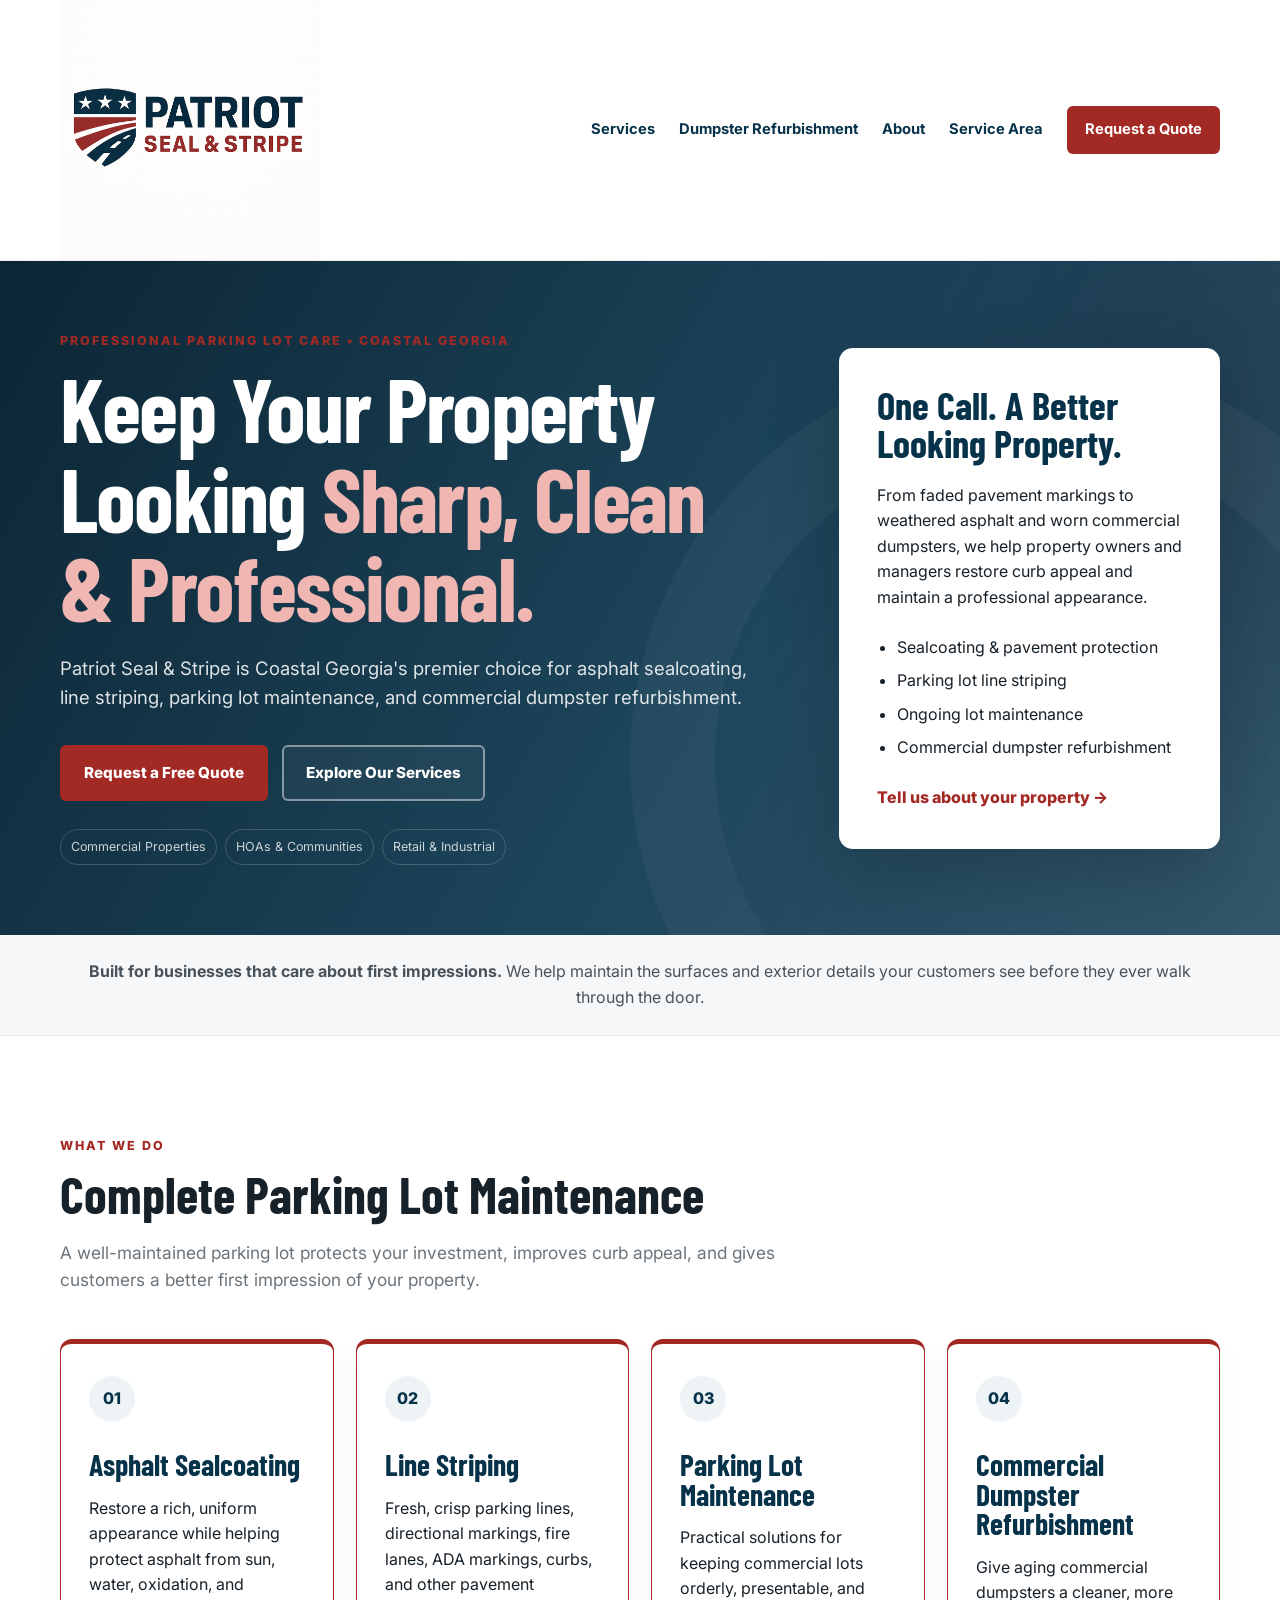
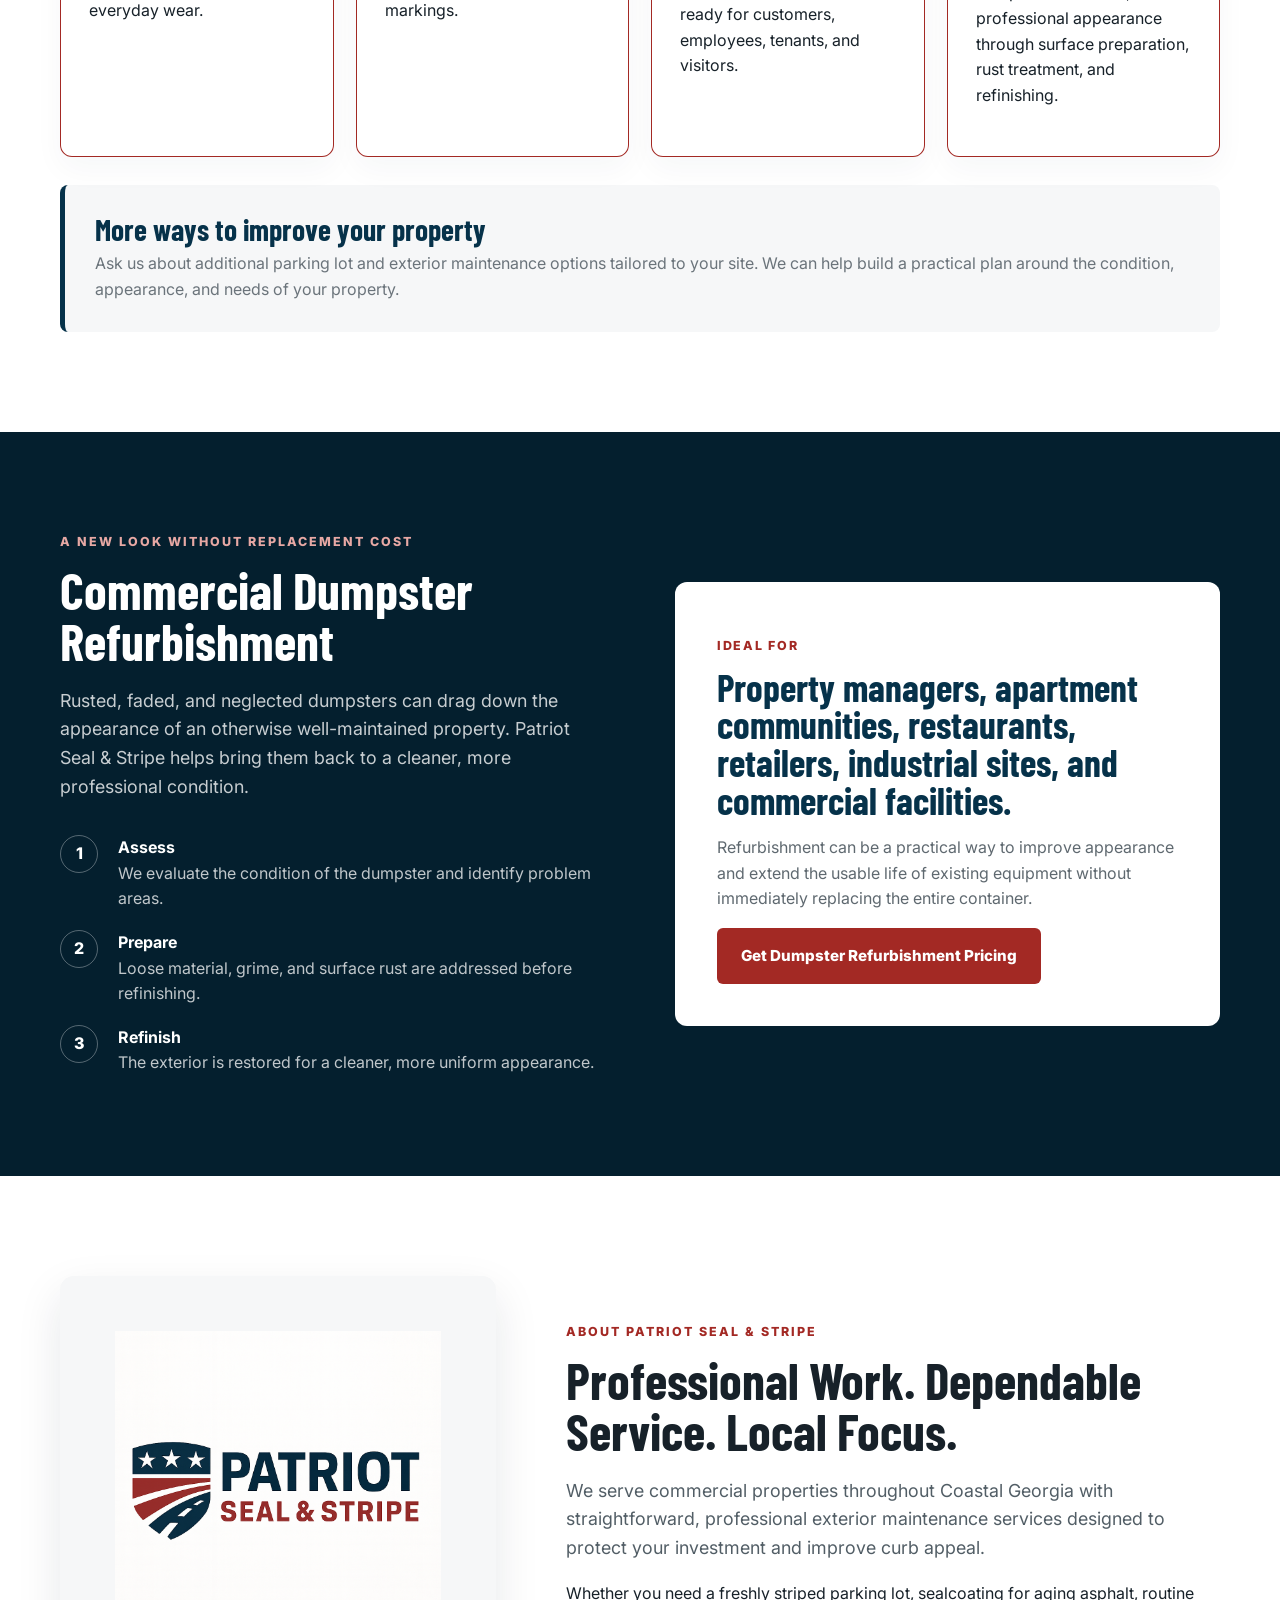
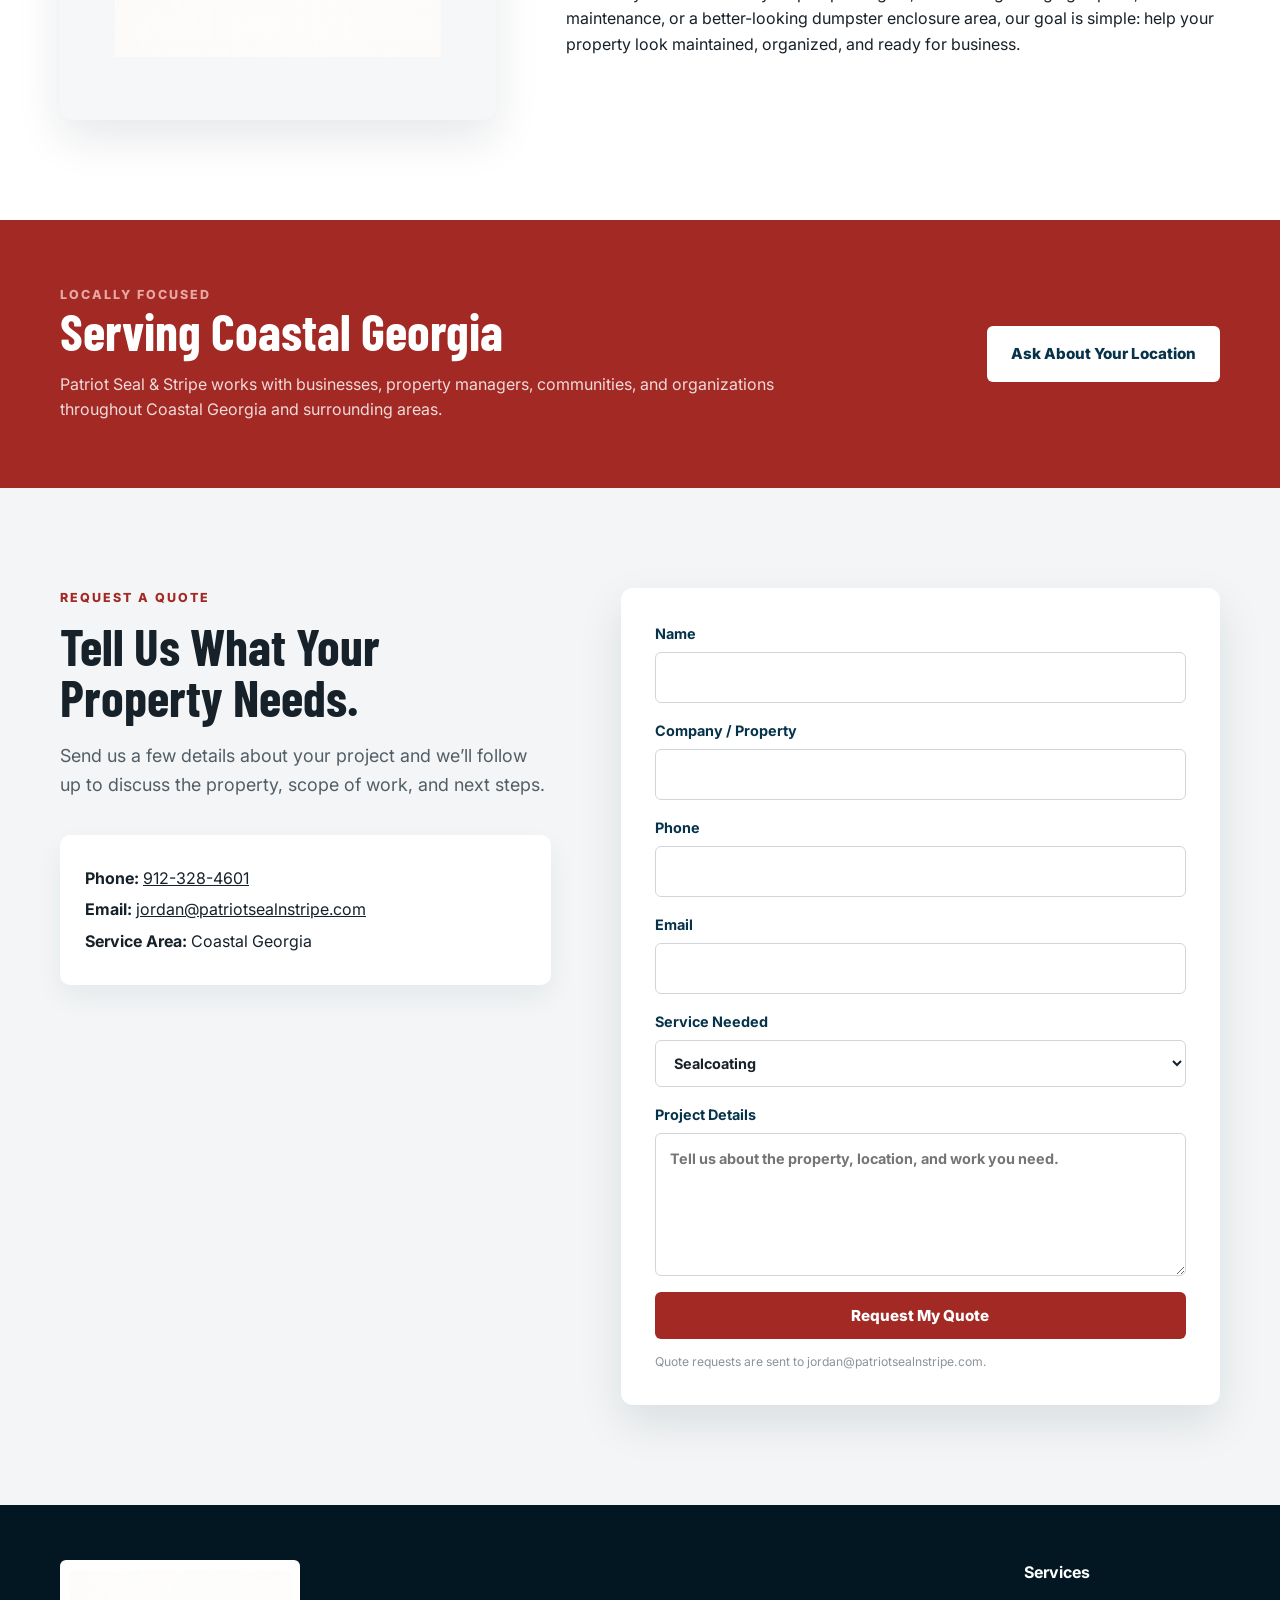
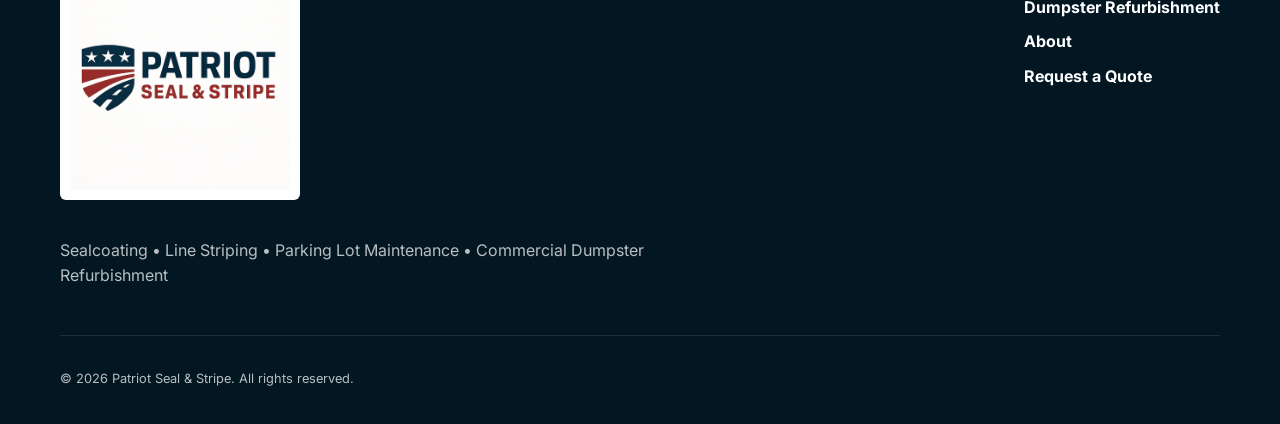
==== commit 2b000969: "Remove service card accent class" ====
--- a/index.html
+++ b/index.html
@@ -124,7 +124,7 @@
             </p>
           </article>
 
-          <article class="service-card accent-card">
+          <article class="service-card">
             <div class="icon">04</div>
             <h3>Commercial Dumpster Refurbishment</h3>
             <p>
--- a/styles.css
+++ b/styles.css
@@ -300,7 +300,8 @@
 
 .service-card {
   padding: 32px 28px;
-  border: 1px solid var(--light-gray);
+  border: 1px solid var(--red);
+  border-top: 5px solid var(--red);
   border-radius: 12px;
   background: white;
   box-shadow: 0 12px 30px rgba(6,50,74,.04);
@@ -320,10 +321,6 @@
 
 .service-card h3 {
   color: var(--navy);
-}
-
-.accent-card {
-  border-top: 5px solid var(--red);
 }
 
 .more-services {
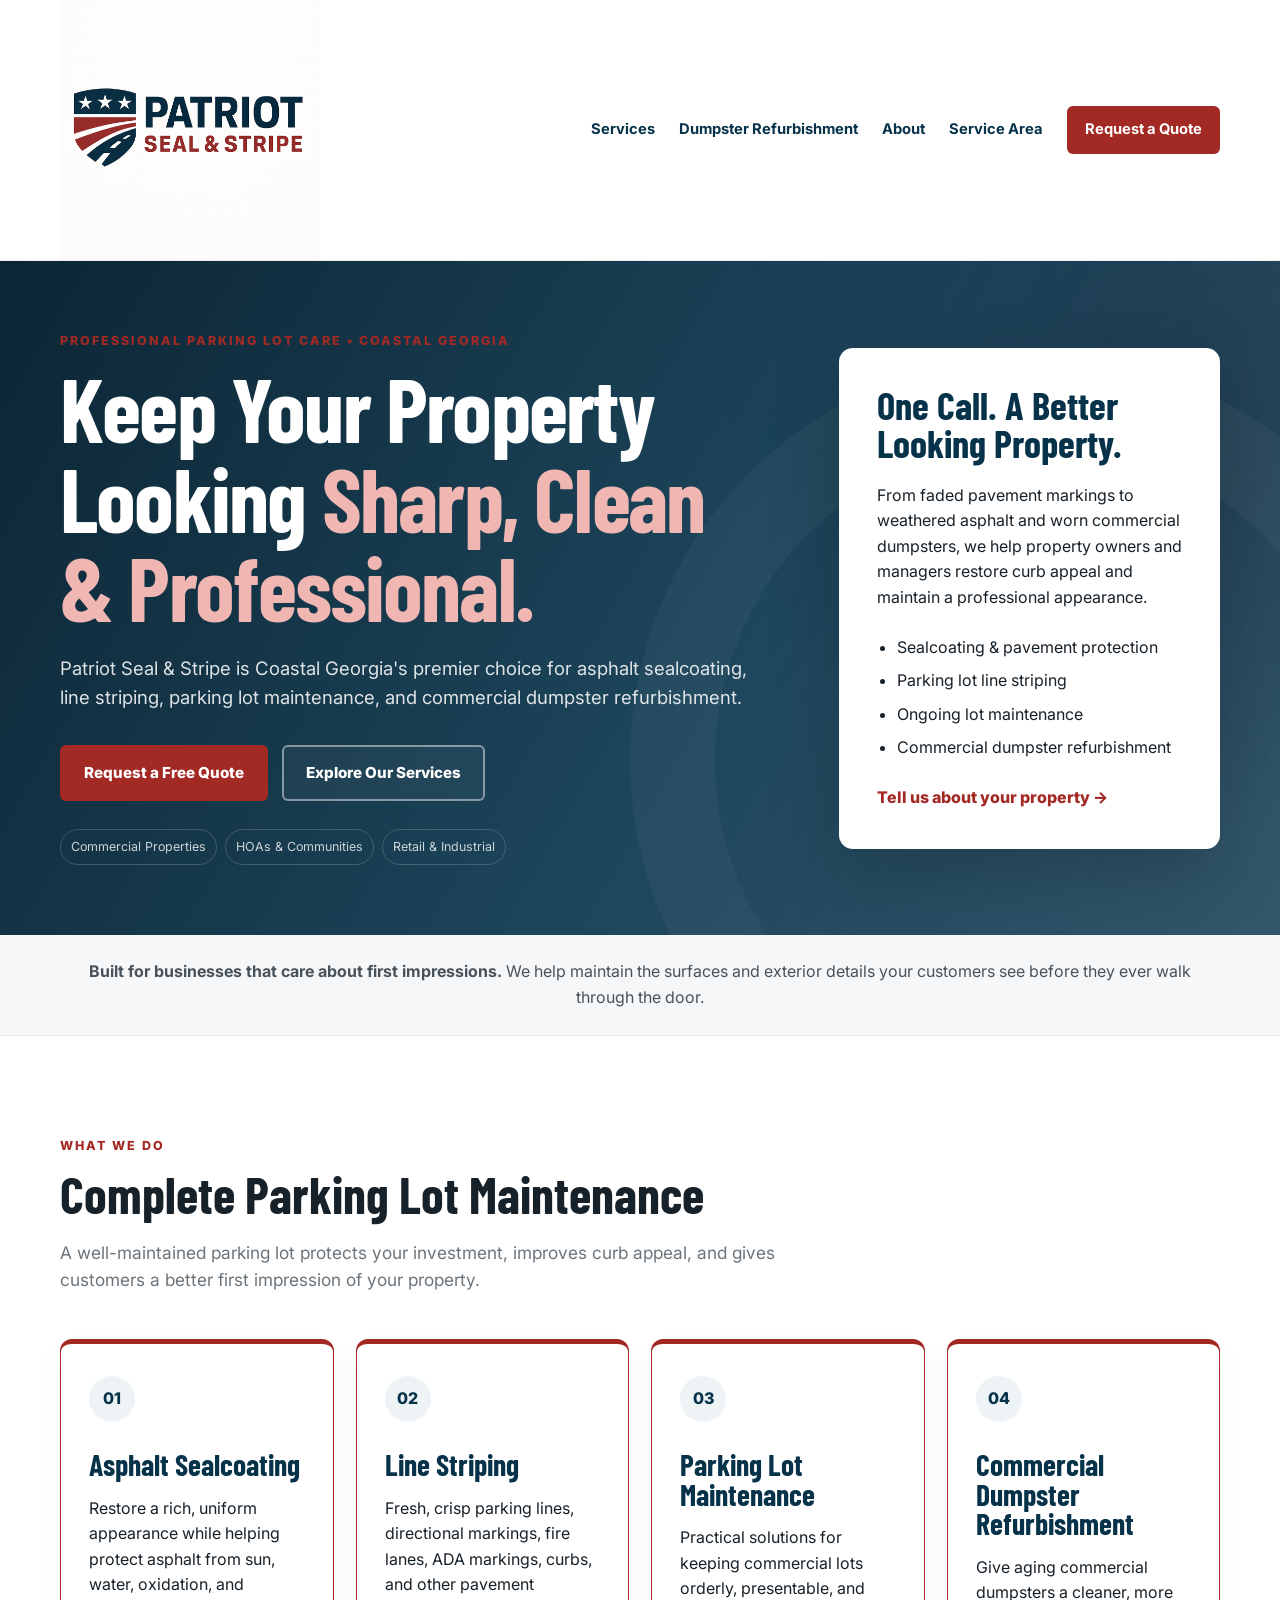
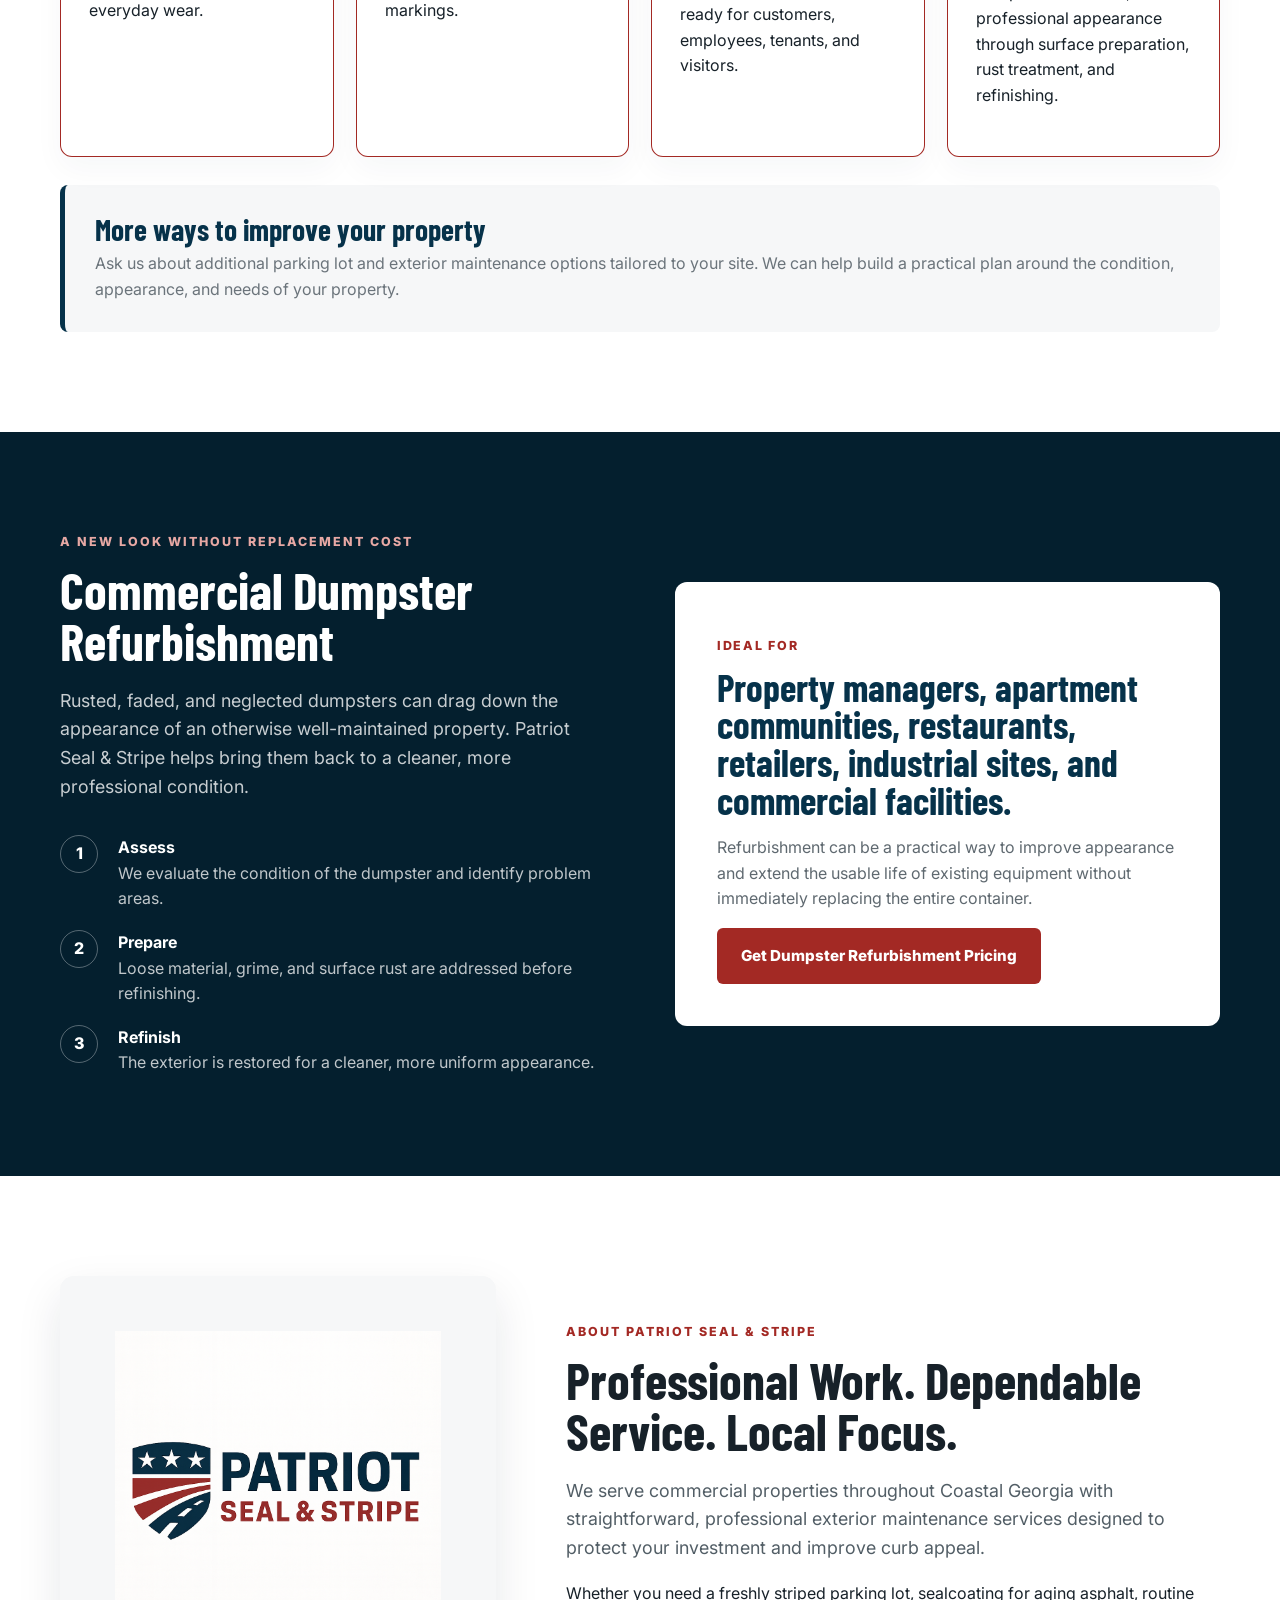
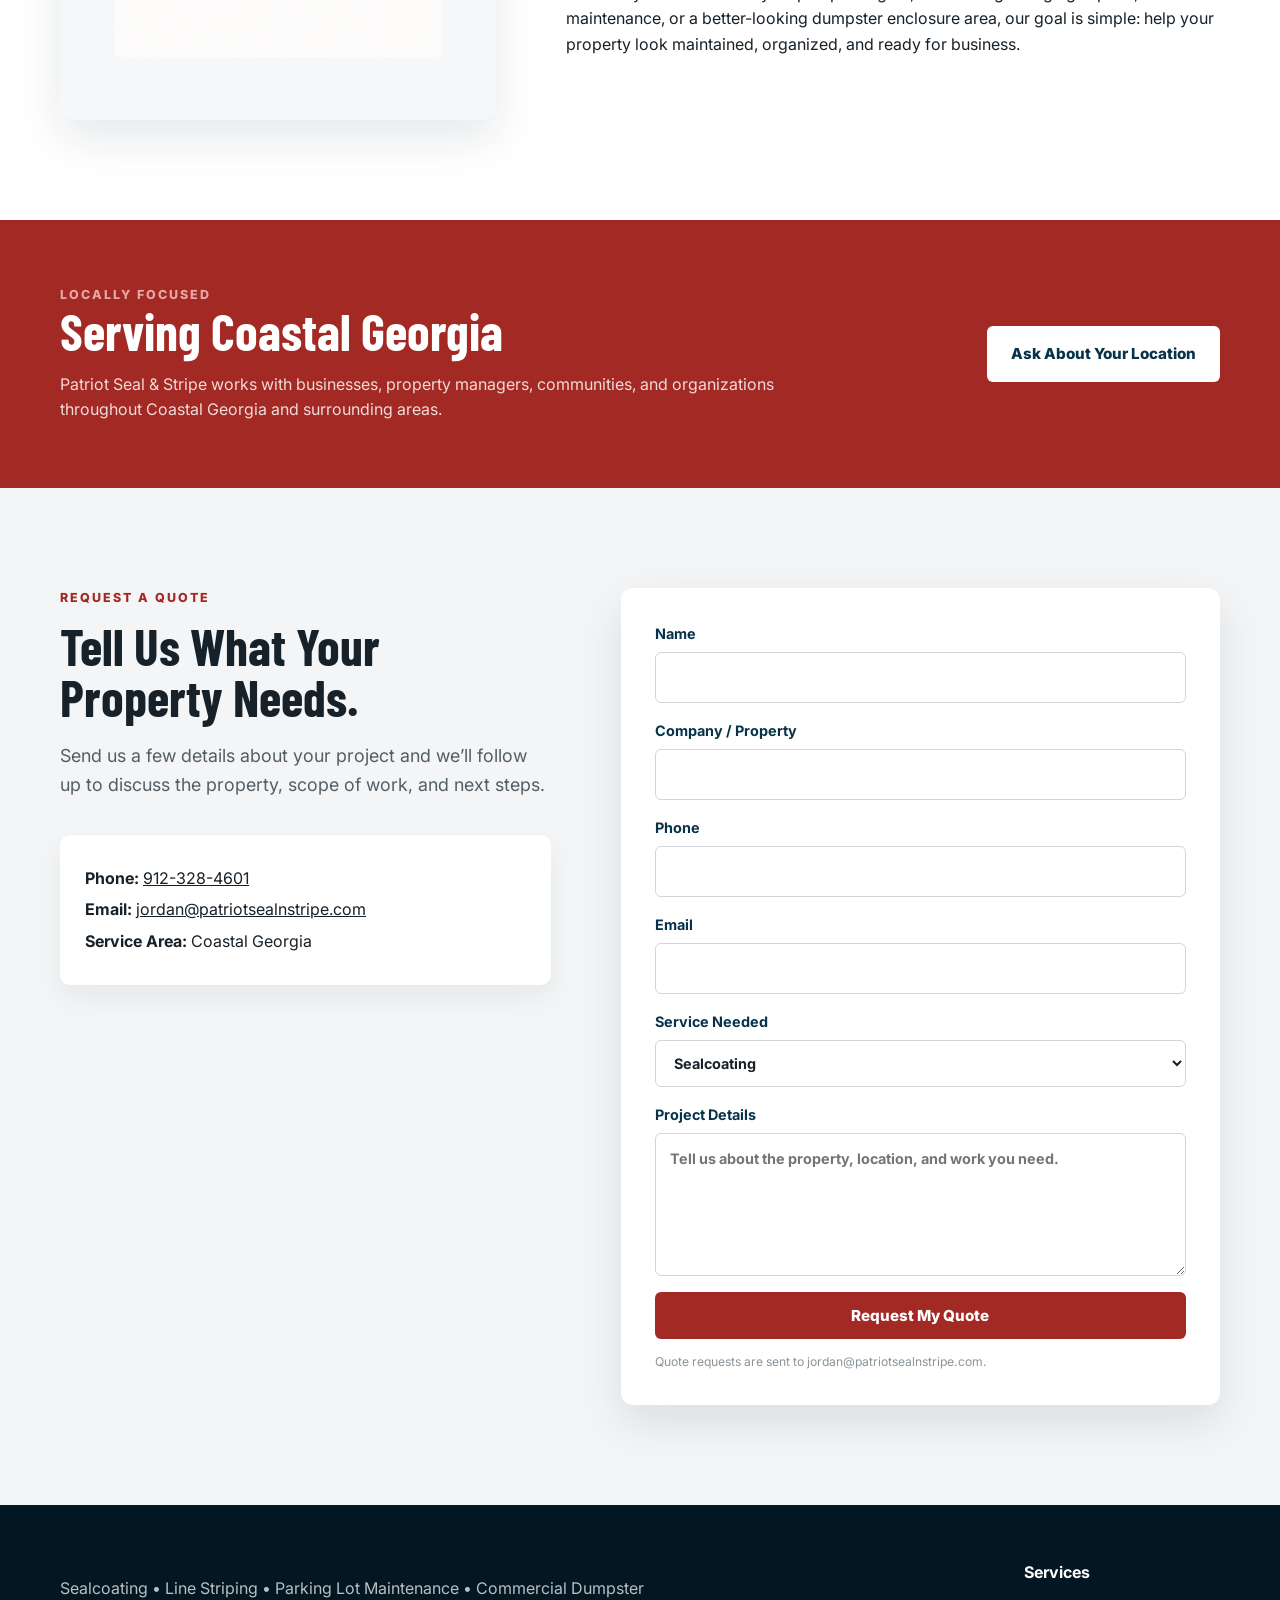
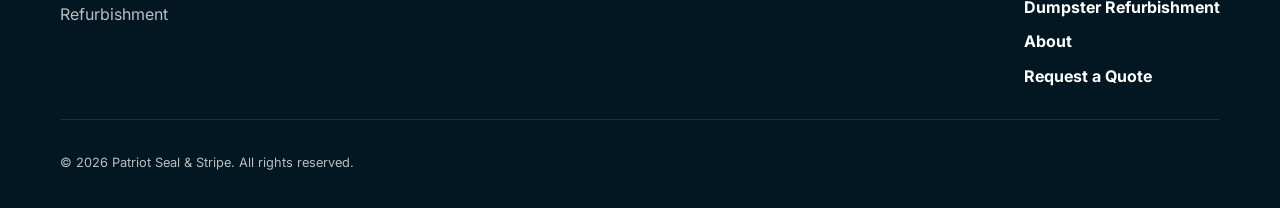
==== commit b7f65bdd: "Remove footer logo" ====
--- a/index.html
+++ b/index.html
@@ -277,7 +277,6 @@
   <footer>
     <div class="container footer-grid">
       <div>
-        <img class="footer-logo" src="assets/patriot-seal-stripe-logo.png" alt="Patriot Seal & Stripe">
         <p>Sealcoating • Line Striping • Parking Lot Maintenance • Commercial Dumpster Refurbishment</p>
       </div>
 
